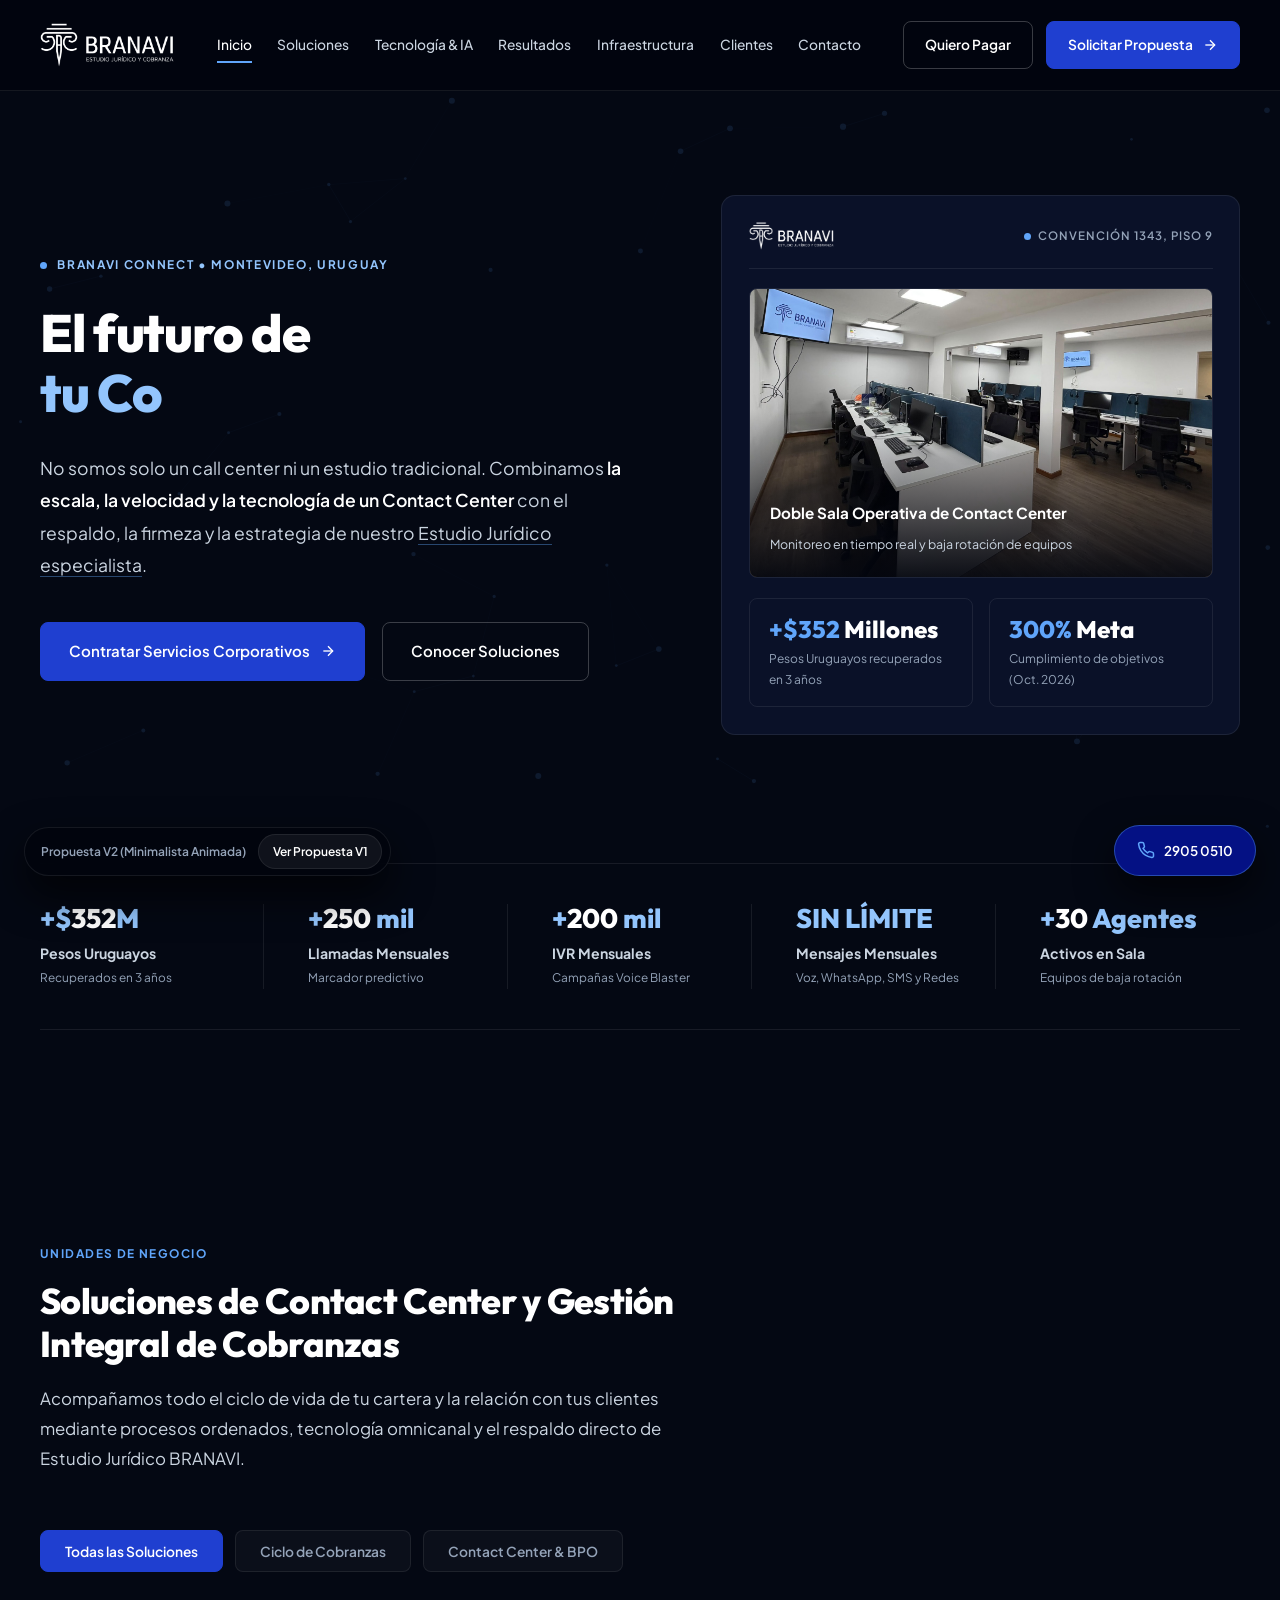
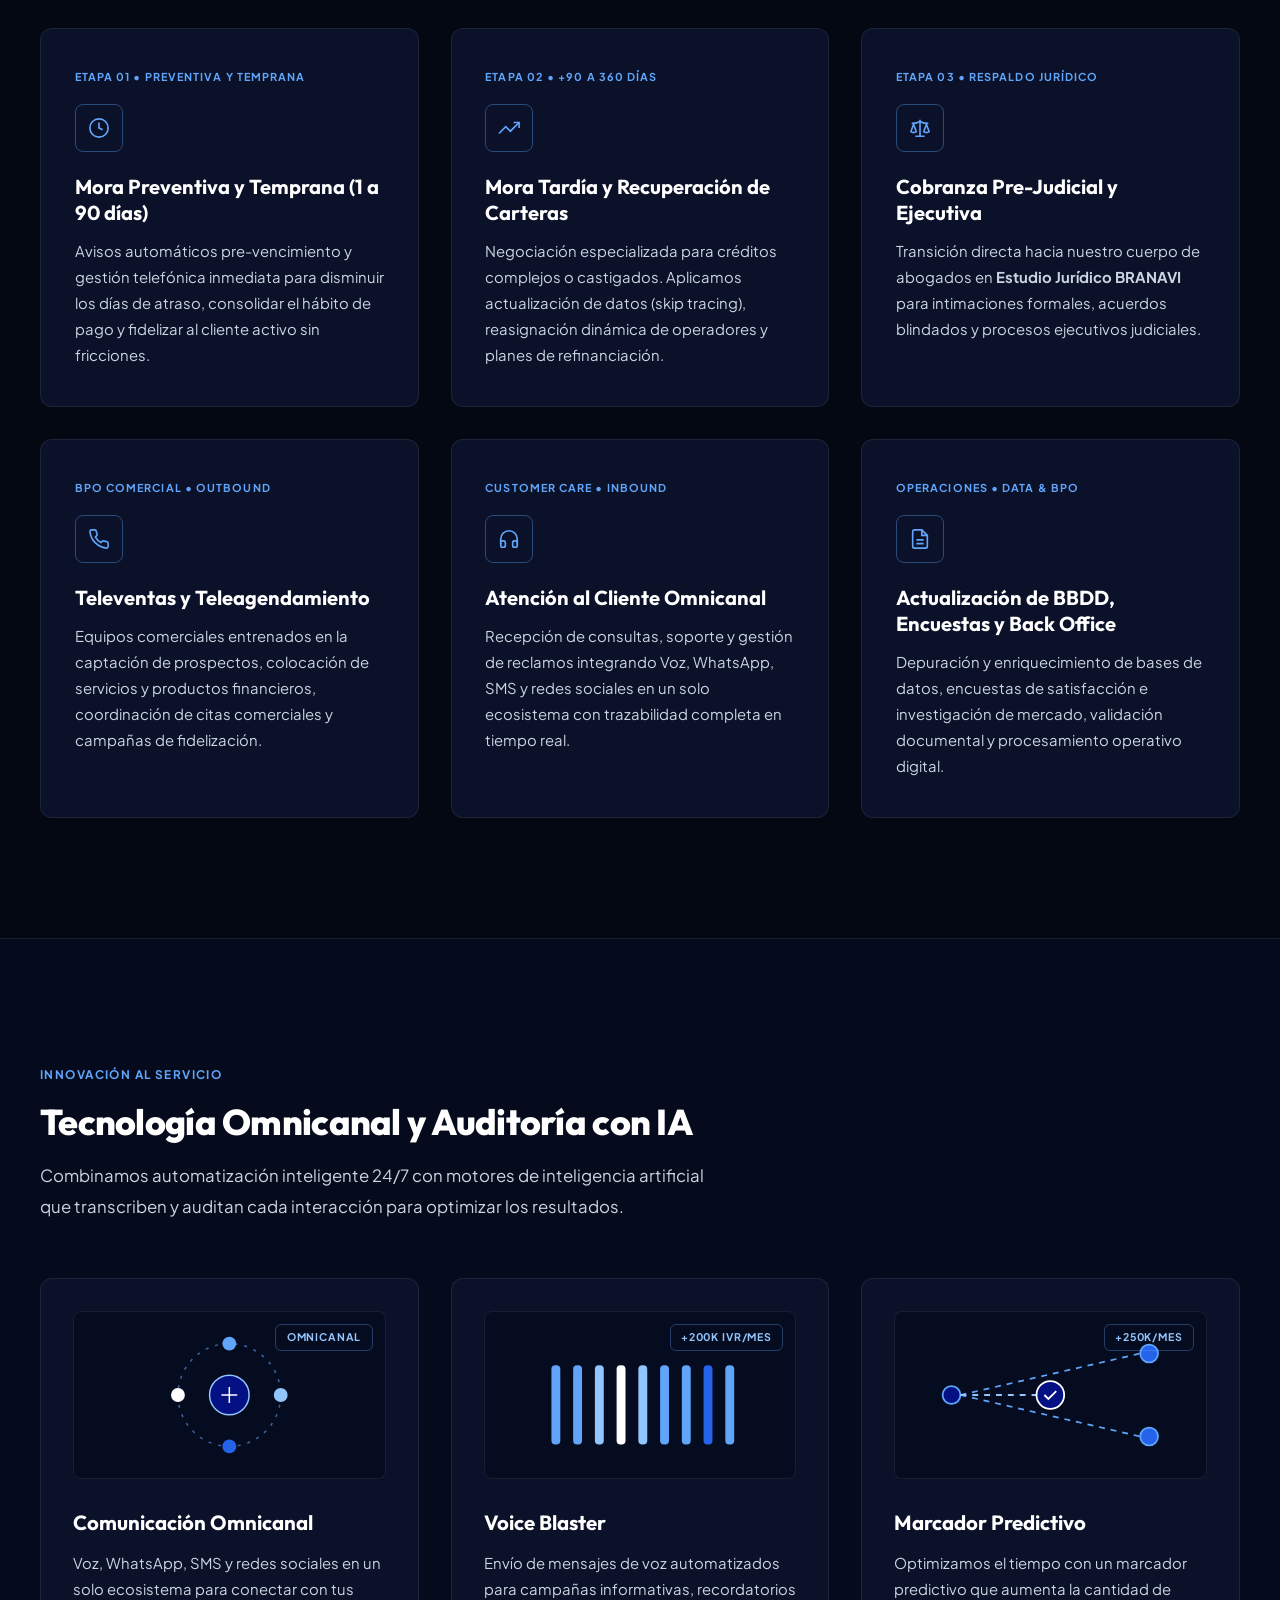
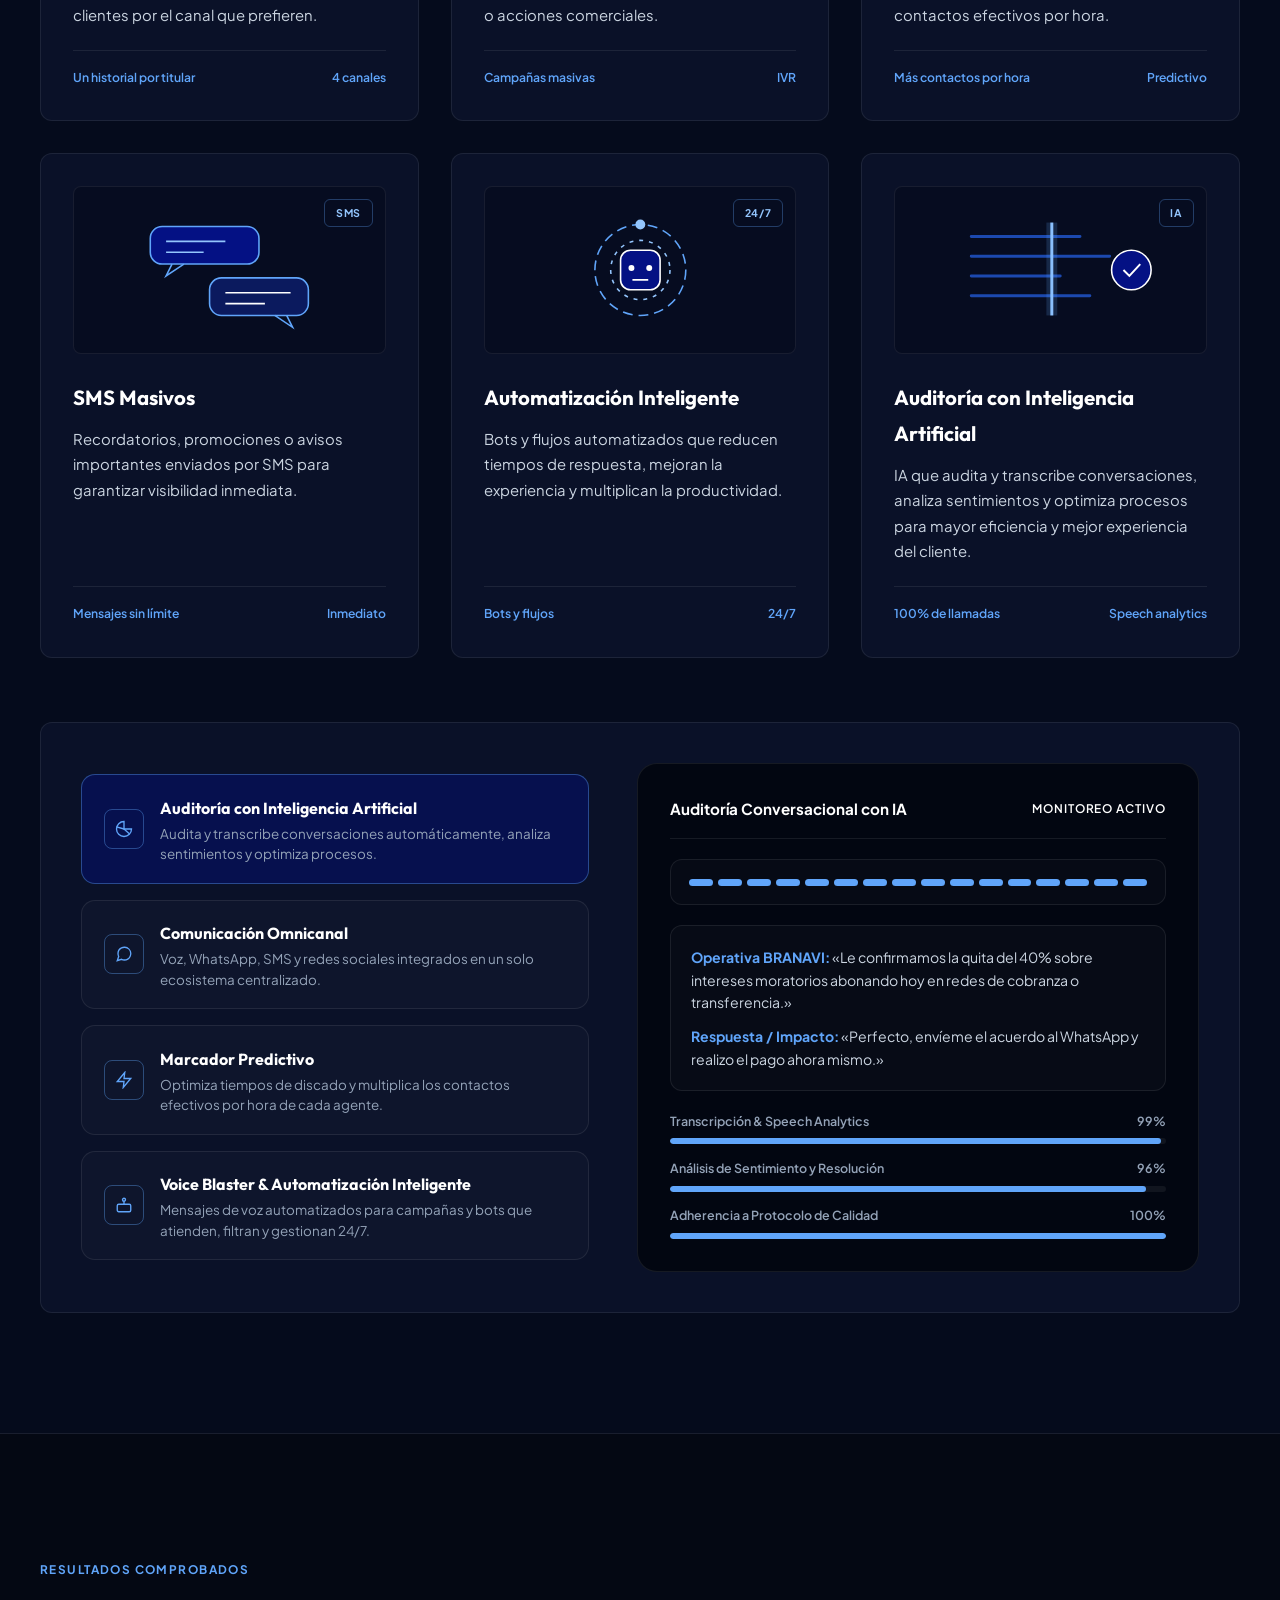
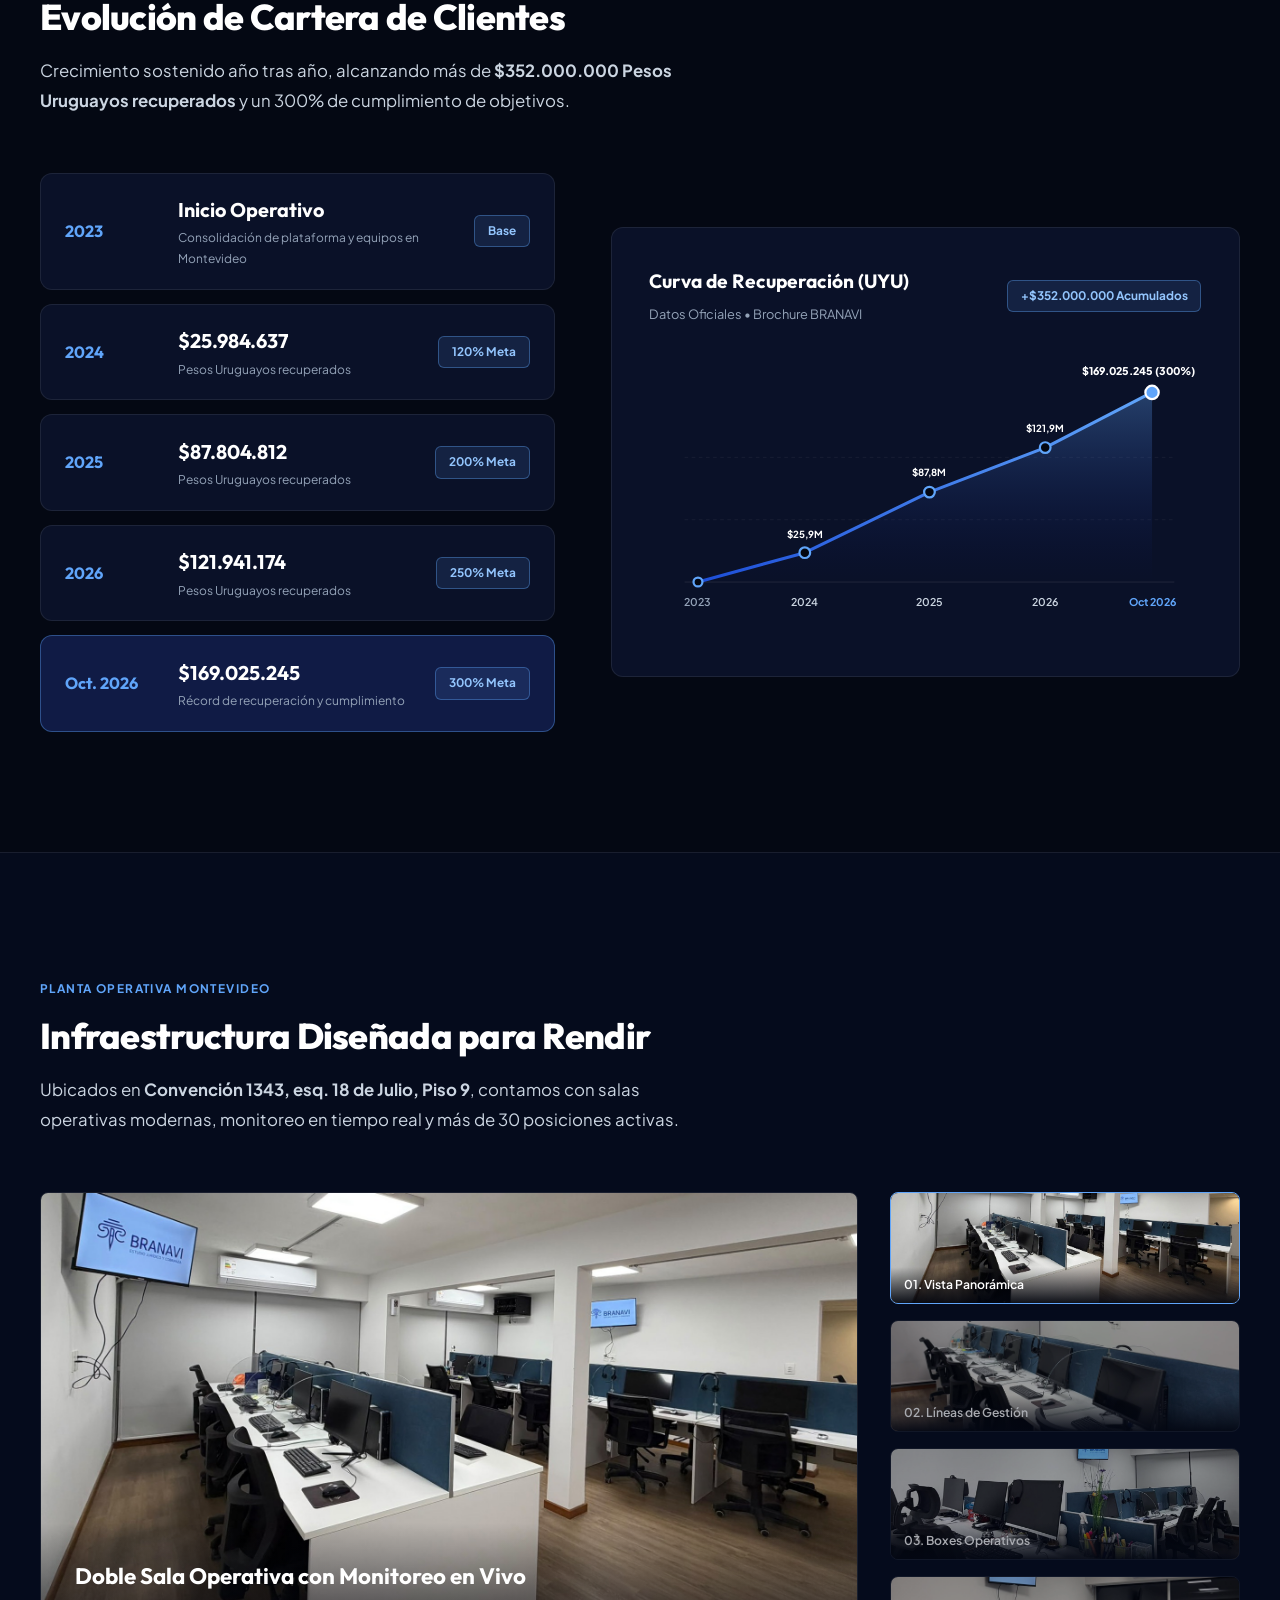
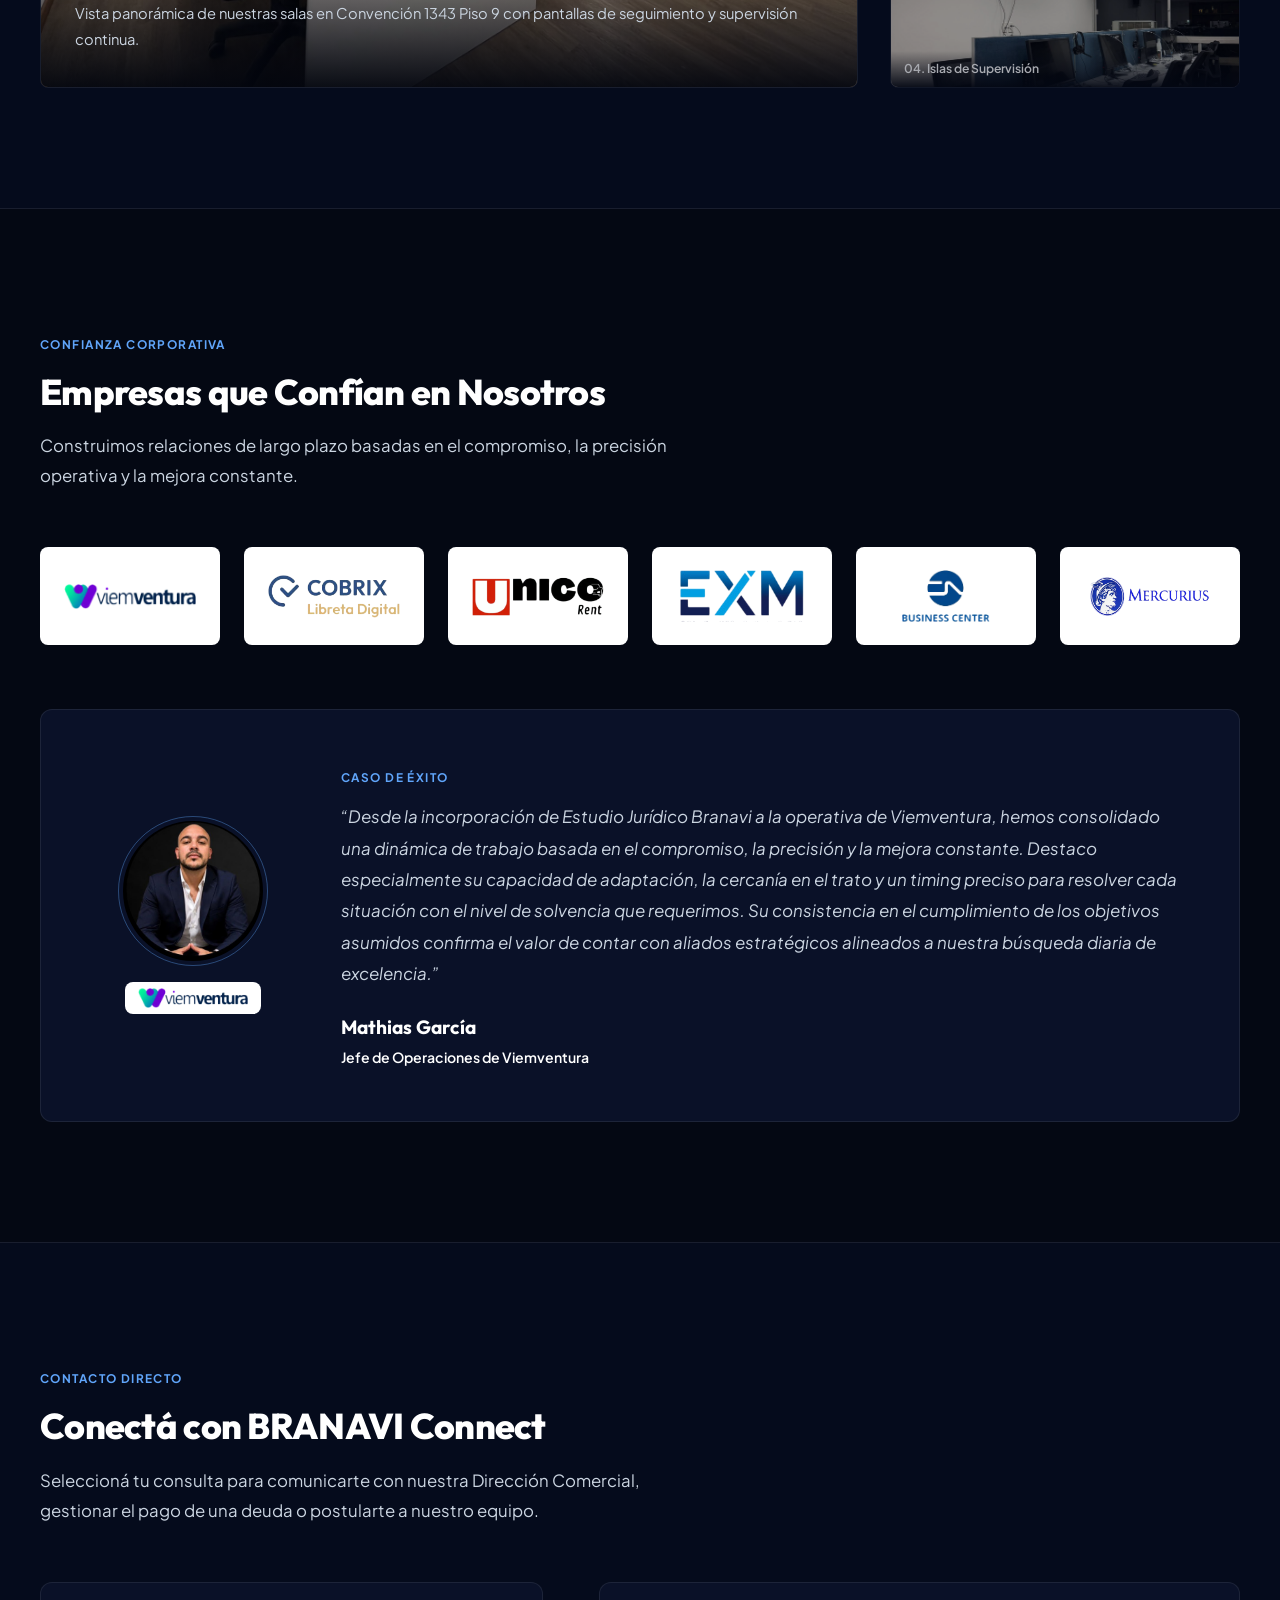
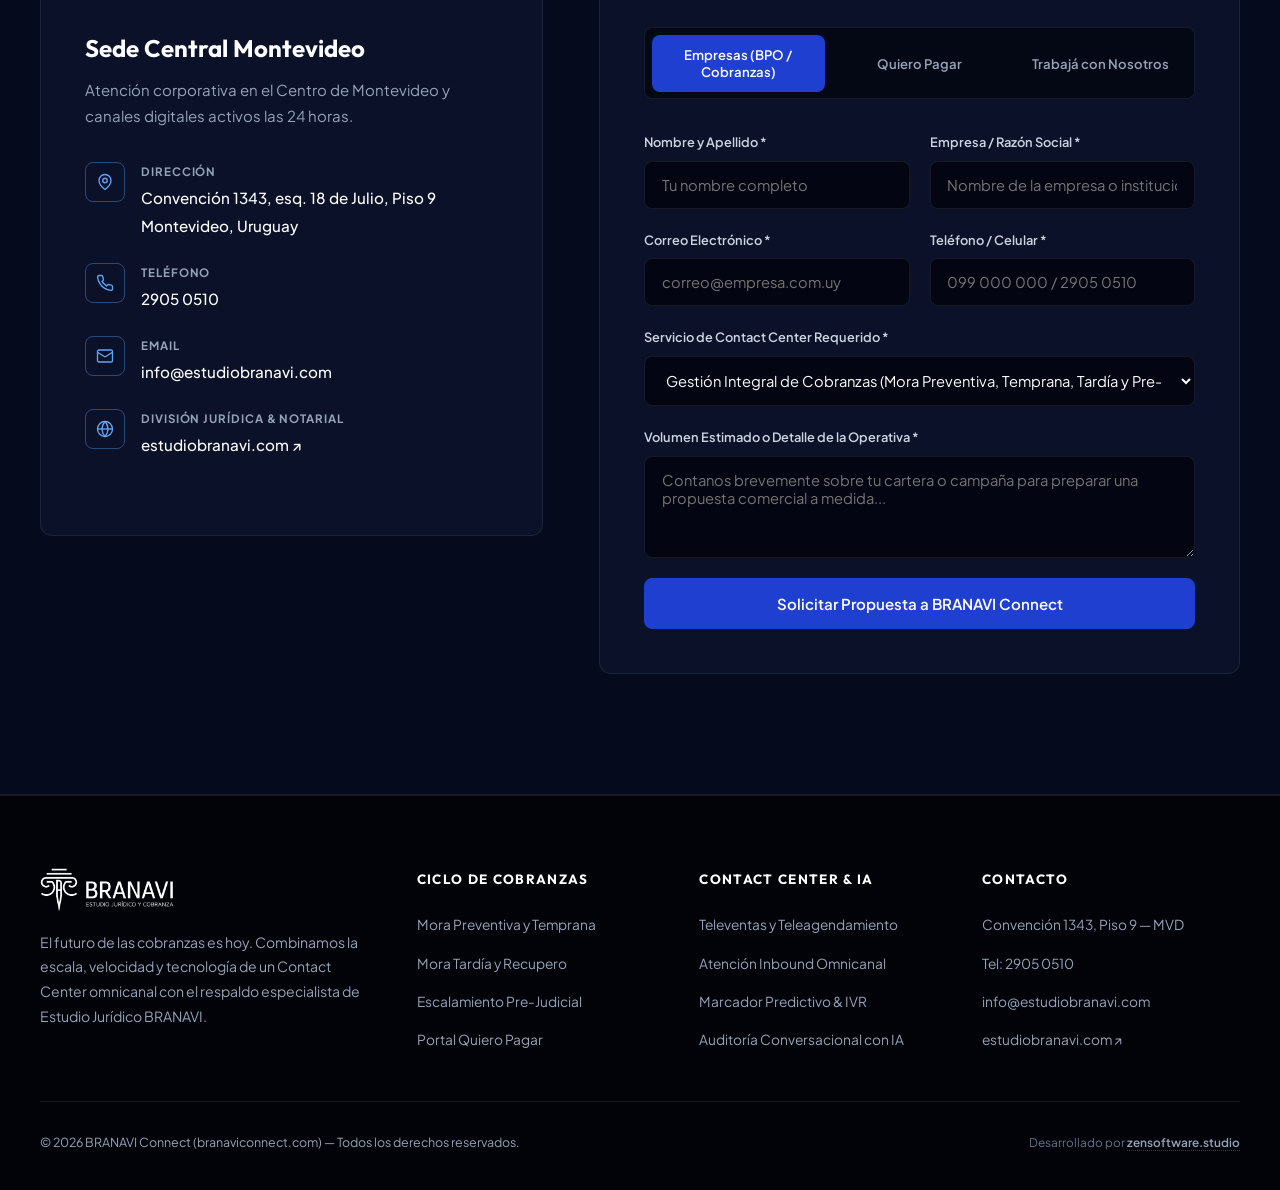
==== index.html @ e8fe190b "BRANAVI Connect: web Contact Center y BPO (propuestas V1 y V2)" ====
<!DOCTYPE html>
<html lang="es">
<head>
  <meta charset="UTF-8" />
  <meta name="viewport" content="width=device-width, initial-scale=1.0" />
  <title>BRANAVI Connect | Contact Center, BPO &amp; Gestión Integral de Cobranzas</title>
  <meta name="description" content="BRANAVI Connect (branaviconnect.com): El futuro de las cobranzas es hoy. Contact Center omnicanal, marcador predictivo, Voice Blaster, auditoría con IA y recupero de activos en Montevideo." />
  <link rel="preconnect" href="https://fonts.googleapis.com" />
  <link rel="preconnect" href="https://fonts.gstatic.com" crossorigin />
  <link href="https://fonts.googleapis.com/css2?family=Outfit:wght@600;700;800&family=Plus+Jakarta+Sans:wght@400;500;600;700&display=swap" rel="stylesheet" />
  <link rel="stylesheet" href="styles.css" />
</head>
<body>

  <!-- Barra de progreso sutil superior -->
  <div class="scroll-progress-bar" id="scrollProgress"></div>

  <!-- Selector flotante para que Dirección compare las 2 propuestas -->
  <div class="version-switcher-pill" title="Selector de versiones para revisión de Dirección">
    <span class="v-label">Propuesta V2 (Minimalista Animada)</span>
    <a href="version_1_clasica.html">Ver Propuesta V1</a>
  </div>

  <!-- ========================================================================
       NAVBAR EJECUTIVO LIMPIO Y ESPACIADO
       ======================================================================== -->
  <header class="navbar" id="mainNavbar">
    <div class="container nav-inner">
      <a href="#inicio" class="brand-identity" aria-label="BRANAVI Connect Inicio">
        <img src="assets/logo_branavi_blanco.png" alt="BRANAVI Contact Center y Cobranzas" />
        <div class="brand-tag">
          <strong>Contact Center &amp; BPO</strong>
          <span>branaviconnect.com</span>
        </div>
      </a>

      <nav class="nav-menu" id="navMenu">
        <a href="#inicio" class="active">Inicio</a>
        <a href="#que-hacemos">Soluciones</a>
        <a href="#tecnologia-ia">Tecnología &amp; IA</a>
        <a href="#resultados">Resultados</a>
        <a href="#infraestructura">Infraestructura</a>
        <a href="#clientes">Clientes</a>
        <a href="#contacto">Contacto</a>
      </nav>

      <div class="nav-cta-group">
        <a href="#contacto" class="btn-magnetic btn-glass" data-select-mode="deudor">
          Quiero Pagar
        </a>
        <a href="#contacto" class="btn-magnetic btn-glow" data-select-mode="empresa">
          Solicitar Propuesta
          <svg viewBox="0 0 24 24" fill="none" stroke="currentColor" stroke-width="2"><path d="M5 12h14"/><path d="m12 5 7 7-7 7"/></svg>
        </a>
      </div>

      <button class="mobile-toggle" id="mobileToggle" aria-label="Abrir menú">
        <svg width="22" height="22" viewBox="0 0 24 24" fill="none" stroke="currentColor" stroke-width="2"><line x1="3" x2="21" y1="6" y2="6"/><line x1="3" x2="21" y1="12" y2="12"/><line x1="3" x2="21" y1="18" y2="18"/></svg>
      </button>
    </div>
  </header>

  <!-- ========================================================================
       HERO PRINCIPAL CON MUCHO AIRE Y ELEGANTE
       ======================================================================== -->
  <section class="hero-stage" id="inicio">
    <canvas id="neuralCanvas"></canvas>

    <div class="container hero-grid">
      <div class="hero-copy-col">
        <div class="hero-eyebrow-pill">
          <span class="pulse-dot"></span>
          BRANAVI Connect • Montevideo, Uruguay
        </div>

        <h1 class="hero-headline">
          El futuro de
          <span class="hero-dynamic-slot"><span class="hero-dynamic-word" id="dynamicHeadline">las cobranzas ES HOY.</span></span>
        </h1>

        <p class="hero-description">
          No somos solo un call center ni un estudio tradicional. Combinamos <strong>la escala, la velocidad y la tecnología de un Contact Center</strong> con el respaldo, la firmeza y la estrategia de nuestro <a href="https://estudiobranavi.com" target="_blank" rel="noopener" style="color:var(--brand-accent);border-bottom:1px solid rgba(96,165,250,0.4);">Estudio Jurídico especialista</a>.
        </p>

        <div class="hero-actions">
          <a href="#contacto" class="btn-magnetic btn-glow btn-xl" data-select-mode="empresa">
            Contratar Servicios Corporativos
            <svg viewBox="0 0 24 24" fill="none" stroke="currentColor" stroke-width="2"><path d="M5 12h14"/><path d="m12 5 7 7-7 7"/></svg>
          </a>
          <a href="#que-hacemos" class="btn-magnetic btn-glass btn-xl">
            Conocer Soluciones
          </a>
        </div>
      </div>

      <div class="command-center-wrap">
        <div class="command-center-card" id="heroTiltCard">
          <div class="cc-top-bar">
            <img src="assets/logo_branavi_blanco.png" alt="BRANAVI Oficial" />
            <span class="cc-status-label">
              <span class="pulse-dot"></span>
              Convención 1343, Piso 9
            </span>
          </div>

          <div class="cc-video-showcase">
            <img id="heroSlideImg" src="assets/oficina_panoramica.jpg" alt="Planta Operativa BRANAVI en Montevideo" />
            <div class="cc-hud-overlay">
              <div class="cc-hud-bottom">
                <strong id="heroSlideTitle">Doble Sala Operativa de Contact Center</strong>
                <span id="heroSlideTag">Monitoreo en tiempo real y baja rotación de equipos</span>
              </div>
            </div>
          </div>

          <div class="cc-kpi-duo">
            <div class="cc-kpi-box">
              <div class="num"><span>+$352</span> Millones</div>
              <div class="lbl">Pesos Uruguayos recuperados en 3 años</div>
            </div>
            <div class="cc-kpi-box">
              <div class="num"><span>300%</span> Meta</div>
              <div class="lbl">Cumplimiento de objetivos (Oct. 2026)</div>
            </div>
          </div>
        </div>
      </div>
    </div>
  </section>

  <!-- ========================================================================
       INDICADORES AUDITADOS DEL BROCHURE (BANDA LIMPIA Y DESPEJADA)
       ======================================================================== -->
  <section class="counters-section" aria-label="Indicadores Clave BRANAVI">
    <div class="container">
      <div class="counters-grid reveal">
        <div class="counter-card">
          <div class="counter-value">
            <span class="prefix">+$</span><span class="js-counter" data-target="352">352</span><span class="suffix">M</span>
          </div>
          <div class="counter-title">Pesos Uruguayos</div>
          <div class="counter-note">Recuperados en 3 años</div>
        </div>

        <div class="counter-card">
          <div class="counter-value">
            <span class="prefix">+</span><span class="js-counter" data-target="250">250</span><span class="suffix"> mil</span>
          </div>
          <div class="counter-title">Llamadas Mensuales</div>
          <div class="counter-note">Marcador predictivo</div>
        </div>

        <div class="counter-card">
          <div class="counter-value">
            <span class="prefix">+</span><span class="js-counter" data-target="200">200</span><span class="suffix"> mil</span>
          </div>
          <div class="counter-title">IVR Mensuales</div>
          <div class="counter-note">Campañas Voice Blaster</div>
        </div>

        <div class="counter-card">
          <div class="counter-value">
            <span class="prefix">SIN LÍMITE</span>
          </div>
          <div class="counter-title">Mensajes Mensuales</div>
          <div class="counter-note">Voz, WhatsApp, SMS y Redes</div>
        </div>

        <div class="counter-card">
          <div class="counter-value">
            <span class="prefix">+</span><span class="js-counter" data-target="30">30</span><span class="suffix"> Agentes</span>
          </div>
          <div class="counter-title">Activos en Sala</div>
          <div class="counter-note">Equipos de baja rotación</div>
        </div>
      </div>
    </div>
  </section>

  <!-- ========================================================================
       SECCIÓN 1: SOLUCIONES DE CONTACT CENTER & CICLO DE COBRANZAS (6 PILARES)
       ======================================================================== -->
  <section class="section" id="que-hacemos">
    <div class="container">
      <div class="section-head reveal">
        <span class="eyebrow-tag">Unidades de Negocio</span>
        <h2 class="section-title">Soluciones de Contact Center y Gestión Integral de Cobranzas</h2>
        <p class="section-subtitle">
          Acompañamos todo el ciclo de vida de tu cartera y la relación con tus clientes mediante procesos ordenados, tecnología omnicanal y el respaldo directo de <a href="https://estudiobranavi.com" target="_blank" rel="noopener" style="color:var(--brand-accent);">Estudio Jurídico BRANAVI</a>.
        </p>
      </div>

      <div class="ecosystem-switcher reveal" role="tablist">
        <button type="button" class="eco-tab active" data-eco="all">Todas las Soluciones</button>
        <button type="button" class="eco-tab" data-eco="cobranzas">Ciclo de Cobranzas</button>
        <button type="button" class="eco-tab" data-eco="bpo">Contact Center &amp; BPO</button>
      </div>

      <div class="cards-3d-grid" id="ecosystemGrid">
        <!-- 1. Mora Preventiva y Temprana -->
        <article class="tilt-card reveal" data-eco-cat="cobranzas">
          <span class="card-division-pill">Etapa 01 • Preventiva y Temprana</span>
          <div class="card-icon-wrap">
            <svg viewBox="0 0 24 24" fill="none" stroke="currentColor" stroke-width="1.8"><circle cx="12" cy="12" r="10"/><polyline points="12 6 12 12 16 14"/></svg>
          </div>
          <h3>Mora Preventiva y Temprana (1 a 90 días)</h3>
          <p>
            Avisos automáticos pre-vencimiento y gestión telefónica inmediata para disminuir los días de atraso, consolidar el hábito de pago y fidelizar al cliente activo sin fricciones.
          </p>
        </article>

        <!-- 2. Mora Tardía y Administración de Carteras -->
        <article class="tilt-card reveal" data-eco-cat="cobranzas">
          <span class="card-division-pill">Etapa 02 • +90 a 360 Días</span>
          <div class="card-icon-wrap">
            <svg viewBox="0 0 24 24" fill="none" stroke="currentColor" stroke-width="1.8"><polyline points="23 6 13.5 15.5 8.5 10.5 1 18"/><polyline points="17 6 23 6 23 12"/></svg>
          </div>
          <h3>Mora Tardía y Recuperación de Carteras</h3>
          <p>
            Negociación especializada para créditos complejos o castigados. Aplicamos actualización de datos (skip tracing), reasignación dinámica de operadores y planes de refinanciación.
          </p>
        </article>

        <!-- 3. Escalamiento Pre-Judicial y Judicial -->
        <article class="tilt-card reveal" data-eco-cat="cobranzas">
          <span class="card-division-pill">Etapa 03 • Respaldo Jurídico</span>
          <div class="card-icon-wrap">
            <svg viewBox="0 0 24 24" fill="none" stroke="currentColor" stroke-width="1.8"><path d="m16 16 3-8 3 8c-.87.65-1.92 1-3 1s-2.13-.35-3-1Z"/><path d="m2 16 3-8 3 8c-.87.65-1.92 1-3 1s-2.13-.35-3-1Z"/><path d="M7 21h10"/><path d="M12 3v18"/><path d="M3 7h2c2 0 5-1 7-2 2 1 5 2 7 2h2"/></svg>
          </div>
          <h3>Cobranza Pre-Judicial y Ejecutiva</h3>
          <p>
            Transición directa hacia nuestro cuerpo de abogados en <strong>Estudio Jurídico BRANAVI</strong> para intimaciones formales, acuerdos blindados y procesos ejecutivos judiciales.
          </p>
        </article>

        <!-- 4. Televentas y Teleagendamiento -->
        <article class="tilt-card reveal" data-eco-cat="bpo">
          <span class="card-division-pill">BPO Comercial • Outbound</span>
          <div class="card-icon-wrap">
            <svg viewBox="0 0 24 24" fill="none" stroke="currentColor" stroke-width="1.8"><path d="M22 16.92v3a2 2 0 0 1-2.18 2 19.79 19.79 0 0 1-8.63-3.07 19.5 19.5 0 0 1-6-6 19.79 19.79 0 0 1-3.07-8.67A2 2 0 0 1 4.11 2h3a2 2 0 0 1 2 1.72 12.84 12.84 0 0 0 .7 2.81 2 2 0 0 1-.45 2.11L8.09 9.91a16 16 0 0 0 6 6l1.27-1.27a2 2 0 0 1 2.11-.45 12.84 12.84 0 0 0 2.81.7A2 2 0 0 1 22 16.92z"/></svg>
          </div>
          <h3>Televentas y Teleagendamiento</h3>
          <p>
            Equipos comerciales entrenados en la captación de prospectos, colocación de servicios y productos financieros, coordinación de citas comerciales y campañas de fidelización.
          </p>
        </article>

        <!-- 5. Atención al Cliente Omnicanal -->
        <article class="tilt-card reveal" data-eco-cat="bpo">
          <span class="card-division-pill">Customer Care • Inbound</span>
          <div class="card-icon-wrap">
            <svg viewBox="0 0 24 24" fill="none" stroke="currentColor" stroke-width="1.8"><path d="M3 18v-6a9 9 0 0 1 18 0v6"/><path d="M21 19a2 2 0 0 1-2 2h-1a2 2 0 0 1-2-2v-3a2 2 0 0 1 2-2h3zM3 19a2 2 0 0 0 2 2h1a2 2 0 0 0 2-2v-3a2 2 0 0 0-2-2H3z"/></svg>
          </div>
          <h3>Atención al Cliente Omnicanal</h3>
          <p>
            Recepción de consultas, soporte y gestión de reclamos integrando Voz, WhatsApp, SMS y redes sociales en un solo ecosistema con trazabilidad completa en tiempo real.
          </p>
        </article>

        <!-- 6. Actualización de BBDD, Encuestas y Back Office -->
        <article class="tilt-card reveal" data-eco-cat="bpo">
          <span class="card-division-pill">Operaciones • Data &amp; BPO</span>
          <div class="card-icon-wrap">
            <svg viewBox="0 0 24 24" fill="none" stroke="currentColor" stroke-width="1.8"><path d="M14 2H6a2 2 0 0 0-2 2v16a2 2 0 0 0 2 2h12a2 2 0 0 0 2-2V8z"/><polyline points="14 2 14 8 20 8"/><line x1="16" x2="8" y1="13" y2="13"/><line x1="16" x2="8" y1="17" y2="17"/></svg>
          </div>
          <h3>Actualización de BBDD, Encuestas y Back Office</h3>
          <p>
            Depuración y enriquecimiento de bases de datos, encuestas de satisfacción e investigación de mercado, validación documental y procesamiento operativo digital.
          </p>
        </article>
      </div>
    </div>
  </section>

  <!-- ========================================================================
       SECCIÓN 2: INNOVACIÓN AL SERVICIO & CONSOLA DE AUDITORÍA IA
       ======================================================================== -->
  <section class="section section-glass" id="tecnologia-ia">
    <div class="container">
      <div class="section-head reveal">
        <span class="eyebrow-tag">Innovación al Servicio</span>
        <h2 class="section-title">Tecnología Omnicanal y Auditoría con IA</h2>
        <p class="section-subtitle">
          Combinamos automatización inteligente 24/7 con motores de inteligencia artificial que transcriben y auditan cada interacción para optimizar los resultados.
        </p>
      </div>

      <div class="tech-bento-grid">
        <!-- 1 Omnicanal -->
        <article class="tech-module-card reveal">
          <div class="tech-visual-stage">
            <span class="tech-stage-badge">Omnicanal</span>
            <svg viewBox="0 0 300 168" fill="none" stroke="#60a5fa" stroke-width="1.5">
              <g class="svg-orbit-ring" style="transform-origin:150px 84px"><circle cx="150" cy="84" r="52" stroke-dasharray="3 7" opacity=".6"/>
                <circle cx="150" cy="32" r="7" fill="#60a5fa" stroke="none"/><circle cx="202" cy="84" r="7" fill="#93c5fd" stroke="none"/><circle cx="150" cy="136" r="7" fill="#2563eb" stroke="none"/><circle cx="98" cy="84" r="7" fill="#ffffff" stroke="none"/></g>
              <circle class="svg-pulse-node" cx="150" cy="84" r="20" fill="#041184" stroke="#93c5fd"/>
              <path d="M142 84h16M150 76v16" stroke="#fff"/>
            </svg>
          </div>
          <h3>Comunicación Omnicanal</h3>
          <p>Voz, WhatsApp, SMS y redes sociales en un solo ecosistema para conectar con tus clientes por el canal que prefieren.</p>
          <div class="tech-module-meta"><span>Un historial por titular</span><span>4 canales</span></div>
        </article>
        <!-- 2 Voice Blaster -->
        <article class="tech-module-card reveal">
          <div class="tech-visual-stage">
            <span class="tech-stage-badge">+200k IVR/mes</span>
            <svg viewBox="0 0 300 168" fill="#60a5fa" stroke="none">
              <g transform="translate(60 34)">
                <rect class="svg-wave-bar" x="0" y="20" width="9" height="80" rx="4" style="animation-delay:.0s"/>
                <rect class="svg-wave-bar" x="22" y="20" width="9" height="80" rx="4" style="animation-delay:.15s"/>
                <rect class="svg-wave-bar" x="44" y="20" width="9" height="80" rx="4" style="animation-delay:.3s" fill="#93c5fd"/>
                <rect class="svg-wave-bar" x="66" y="20" width="9" height="80" rx="4" style="animation-delay:.45s" fill="#fff"/>
                <rect class="svg-wave-bar" x="88" y="20" width="9" height="80" rx="4" style="animation-delay:.6s" fill="#93c5fd"/>
                <rect class="svg-wave-bar" x="110" y="20" width="9" height="80" rx="4" style="animation-delay:.75s"/>
                <rect class="svg-wave-bar" x="132" y="20" width="9" height="80" rx="4" style="animation-delay:.9s"/>
                <rect class="svg-wave-bar" x="154" y="20" width="9" height="80" rx="4" style="animation-delay:1.05s" fill="#2563eb"/>
                <rect class="svg-wave-bar" x="176" y="20" width="9" height="80" rx="4" style="animation-delay:1.2s"/>
              </g>
            </svg>
          </div>
          <h3>Voice Blaster</h3>
          <p>Envío de mensajes de voz automatizados para campañas informativas, recordatorios o acciones comerciales.</p>
          <div class="tech-module-meta"><span>Campañas masivas</span><span>IVR</span></div>
        </article>
        <!-- 3 Marcador Predictivo -->
        <article class="tech-module-card reveal">
          <div class="tech-visual-stage">
            <span class="tech-stage-badge">+250k/mes</span>
            <svg viewBox="0 0 300 168" fill="none" stroke="#60a5fa" stroke-width="1.8">
              <circle cx="50" cy="84" r="9" fill="#041184"/><circle cx="250" cy="42" r="9" fill="#2563eb"/><circle cx="250" cy="126" r="9" fill="#2563eb"/>
              <path class="svg-signal-dash" d="M59 84 L241 42"/><path class="svg-signal-dash" d="M59 84 L241 126" style="animation-delay:.5s"/>
              <path class="svg-signal-dash" d="M59 84 H150" stroke="#93c5fd"/>
              <circle class="svg-pulse-node" cx="150" cy="84" r="14" fill="#041184" stroke="#fff"/>
              <path d="M144 84l4 4 8-8" stroke="#fff"/>
            </svg>
          </div>
          <h3>Marcador Predictivo</h3>
          <p>Optimizamos el tiempo con un marcador predictivo que aumenta la cantidad de contactos efectivos por hora.</p>
          <div class="tech-module-meta"><span>Más contactos por hora</span><span>Predictivo</span></div>
        </article>
        <!-- 4 SMS -->
        <article class="tech-module-card reveal">
          <div class="tech-visual-stage">
            <span class="tech-stage-badge">SMS</span>
            <svg viewBox="0 0 300 168" fill="none" stroke="#60a5fa" stroke-width="1.6">
              <rect x="70" y="40" width="110" height="38" rx="12" fill="#041184"/><path d="M92 78l-6 12 18-12"/><path d="M86 55h60M86 66h38" stroke="#93c5fd"/>
              <g class="svg-pulse-node"><rect x="130" y="92" width="100" height="38" rx="12" fill="#0b1a5e"/><path d="M208 130l6 12-18-12"/><path d="M146 107h66M146 118h40" stroke="#fff"/></g>
            </svg>
          </div>
          <h3>SMS Masivos</h3>
          <p>Recordatorios, promociones o avisos importantes enviados por SMS para garantizar visibilidad inmediata.</p>
          <div class="tech-module-meta"><span>Mensajes sin límite</span><span>Inmediato</span></div>
        </article>
        <!-- 5 Automatización -->
        <article class="tech-module-card reveal">
          <div class="tech-visual-stage">
            <span class="tech-stage-badge">24/7</span>
            <svg viewBox="0 0 300 168" fill="none" stroke="#60a5fa" stroke-width="1.6">
              <g class="svg-orbit-ring" style="transform-origin:150px 84px"><circle cx="150" cy="84" r="46" stroke-dasharray="10 6"/><circle cx="150" cy="38" r="5" fill="#93c5fd" stroke="none"/></g>
              <g class="svg-orbit-ring" style="transform-origin:150px 84px;animation-direction:reverse;animation-duration:10s"><circle cx="150" cy="84" r="30" stroke="#93c5fd" stroke-dasharray="4 6"/></g>
              <rect class="svg-pulse-node" x="130" y="64" width="40" height="40" rx="10" fill="#041184" stroke="#fff"/>
              <circle cx="141" cy="82" r="3" fill="#fff" stroke="none"/><circle cx="159" cy="82" r="3" fill="#fff" stroke="none"/><path d="M142 94h16" stroke="#fff"/>
            </svg>
          </div>
          <h3>Automatización Inteligente</h3>
          <p>Bots y flujos automatizados que reducen tiempos de respuesta, mejoran la experiencia y multiplican la productividad.</p>
          <div class="tech-module-meta"><span>Bots y flujos</span><span>24/7</span></div>
        </article>
        <!-- 6 Auditoría IA -->
        <article class="tech-module-card reveal">
          <div class="tech-visual-stage">
            <span class="tech-stage-badge">IA</span>
            <svg viewBox="0 0 300 168" fill="none" stroke="#60a5fa" stroke-width="1.6">
              <path d="M70 50h110M70 70h140M70 90h90M70 110h120" stroke="#2563eb" stroke-width="3" stroke-linecap="round" opacity=".7"/>
              <g class="svg-scan-beam"><rect x="150" y="36" width="3" height="94" fill="#93c5fd" stroke="none"/><rect x="146" y="36" width="11" height="94" fill="#60a5fa" opacity=".18" stroke="none"/></g>
              <circle class="svg-pulse-node" cx="232" cy="84" r="20" fill="#041184" stroke="#fff"/><path d="M224 84l6 6 11-12" stroke="#fff" stroke-width="2"/>
            </svg>
          </div>
          <h3>Auditoría con Inteligencia Artificial</h3>
          <p>IA que audita y transcribe conversaciones, analiza sentimientos y optimiza procesos para mayor eficiencia y mejor experiencia del cliente.</p>
          <div class="tech-module-meta"><span>100% de llamadas</span><span>Speech analytics</span></div>
        </article>
      </div>

      <div class="ai-engine-layout">
        <div class="ai-FeatureList reveal">
          <div class="ai-feature-item active"
               data-ai-title="Auditoría Conversacional con IA"
               data-ai-agent="«Le confirmamos la quita del 40% sobre intereses moratorios abonando hoy en redes de cobranza o transferencia.»"
               data-ai-client="«Perfecto, envíeme el acuerdo al WhatsApp y realizo el pago ahora mismo.»"
               data-ai-score1="99%"
               data-ai-score2="96%"
               data-ai-score3="100%">
            <div class="ai-feat-icon">
              <svg viewBox="0 0 24 24" fill="none" stroke="currentColor" stroke-width="1.8"><path d="M12 2a10 10 0 1 0 10 10H12V2z"/><path d="M12 12 2.1 9.1"/><path d="m12 12 7.5 6.6"/></svg>
            </div>
            <div>
              <h4>Auditoría con Inteligencia Artificial</h4>
              <p>Audita y transcribe conversaciones automáticamente, analiza sentimientos y optimiza procesos.</p>
            </div>
          </div>

          <div class="ai-feature-item"
               data-ai-title="Comunicación Omnicanal Unificada"
               data-ai-agent="«Integración sincronizada de Voz, WhatsApp, SMS y redes sociales en un único historial por titular.»"
               data-ai-client="«Respuesta inmediata por el canal preferido del usuario con mensajería mensual sin límite.»"
               data-ai-score1="100%"
               data-ai-score2="95%"
               data-ai-score3="98%">
            <div class="ai-feat-icon">
              <svg viewBox="0 0 24 24" fill="none" stroke="currentColor" stroke-width="1.8"><path d="M21 11.5a8.38 8.38 0 0 1-.9 3.8 8.5 8.5 0 0 1-7.6 4.7 8.38 8.38 0 0 1-3.8-.9L3 21l1.9-5.7a8.38 8.38 0 0 1-.9-3.8 8.5 8.5 0 0 1 4.7-7.6 8.38 8.38 0 0 1 3.8-.9h.5a8.48 8.48 0 0 1 8 8v.5z"/></svg>
            </div>
            <div>
              <h4>Comunicación Omnicanal</h4>
              <p>Voz, WhatsApp, SMS y redes sociales integrados en un solo ecosistema centralizado.</p>
            </div>
          </div>

          <div class="ai-feature-item"
               data-ai-title="Marcador Predictivo (+250k Llamadas/Mes)"
               data-ai-agent="«Algoritmo predictivo activo: filtrando líneas sin respuesta y conectando solo llamadas contestadas en vivo.»"
               data-ai-client="«Optimización de tiempos operativos y máxima tasa de contactos efectivos por hora.»"
               data-ai-score1="98%"
               data-ai-score2="97%"
               data-ai-score3="100%">
            <div class="ai-feat-icon">
              <svg viewBox="0 0 24 24" fill="none" stroke="currentColor" stroke-width="1.8"><polygon points="13 2 3 14 12 14 11 22 21 10 12 10 13 2"/></svg>
            </div>
            <div>
              <h4>Marcador Predictivo</h4>
              <p>Optimiza tiempos de discado y multiplica los contactos efectivos por hora de cada agente.</p>
            </div>
          </div>

          <div class="ai-feature-item"
               data-ai-title="Voice Blaster & Automatización 24/7"
               data-ai-agent="«Campaña Voice Blaster (+200k IVR/mes) y Bots conversacionales atendiendo y filtrando consultas 24/7.»"
               data-ai-client="«Autogestión continua de acuerdos de pago y derivación inteligente a operadores en sala.»"
               data-ai-score1="100%"
               data-ai-score2="94%"
               data-ai-score3="100%">
            <div class="ai-feat-icon">
              <svg viewBox="0 0 24 24" fill="none" stroke="currentColor" stroke-width="1.8"><rect width="18" height="10" x="3" y="11" rx="2"/><circle cx="12" cy="5" r="2"/><path d="M12 7v4"/></svg>
            </div>
            <div>
              <h4>Voice Blaster &amp; Automatización Inteligente</h4>
              <p>Mensajes de voz automatizados para campañas y bots que atienden, filtran y gestionan 24/7.</p>
            </div>
          </div>
        </div>

        <div class="ai-console-card reveal">
          <div class="ai-console-header">
            <strong id="aiConsoleTitle" style="font-size:0.95rem;color:var(--text-white);">Auditoría Conversacional con IA</strong>
            <span style="font-size:0.74rem;color:var(--brand-accent);font-weight:600;letter-spacing:0.08em;text-transform:uppercase;">Monitoreo Activo</span>
          </div>

          <div class="ai-waveform-bars" aria-hidden="true">
            <span style="animation-delay:0.05s"></span>
            <span style="animation-delay:0.2s"></span>
            <span style="animation-delay:0.35s"></span>
            <span style="animation-delay:0.1s"></span>
            <span style="animation-delay:0.45s"></span>
            <span style="animation-delay:0.25s"></span>
            <span style="animation-delay:0.15s"></span>
            <span style="animation-delay:0.4s"></span>
            <span style="animation-delay:0.08s"></span>
            <span style="animation-delay:0.3s"></span>
            <span style="animation-delay:0.5s"></span>
            <span style="animation-delay:0.18s"></span>
            <span style="animation-delay:0.38s"></span>
            <span style="animation-delay:0.12s"></span>
            <span style="animation-delay:0.28s"></span>
            <span style="animation-delay:0.42s"></span>
          </div>

          <div class="ai-transcript-box">
            <p class="ai-transcript-line" id="aiLineAgent">
              <strong>Operativa BRANAVI:</strong> «Le confirmamos la quita del 40% sobre intereses moratorios abonando hoy en redes de cobranza o transferencia.»
            </p>
            <p class="ai-transcript-line" id="aiLineClient">
              <strong>Respuesta / Impacto:</strong> «Perfecto, envíeme el acuerdo al WhatsApp y realizo el pago ahora mismo.»
            </p>
          </div>

          <div class="ai-metrics-meters">
            <div class="ai-meter-row">
              <div class="ai-meter-label">
                <span>Transcripción &amp; Speech Analytics</span>
                <span id="aiScore1">99%</span>
              </div>
              <div class="ai-meter-track">
                <div class="ai-meter-fill" id="aiBar1" style="width:99%;"></div>
              </div>
            </div>

            <div class="ai-meter-row">
              <div class="ai-meter-label">
                <span>Análisis de Sentimiento y Resolución</span>
                <span id="aiScore2">96%</span>
              </div>
              <div class="ai-meter-track">
                <div class="ai-meter-fill" id="aiBar2" style="width:96%;"></div>
              </div>
            </div>

            <div class="ai-meter-row">
              <div class="ai-meter-label">
                <span>Adherencia a Protocolo de Calidad</span>
                <span id="aiScore3">100%</span>
              </div>
              <div class="ai-meter-track">
                <div class="ai-meter-fill" id="aiBar3" style="width:100%;"></div>
              </div>
            </div>
          </div>
        </div>
      </div>
    </div>
  </section>

  <!-- ========================================================================
       SECCIÓN 3: CURVA DE CRECIMIENTO AUDITADA (2023 - OCTUBRE 2026)
       ======================================================================== -->
  <section class="section" id="resultados">
    <div class="container">
      <div class="section-head reveal">
        <span class="eyebrow-tag">Resultados Comprobados</span>
        <h2 class="section-title">Evolución de Cartera de Clientes</h2>
        <p class="section-subtitle">
          Crecimiento sostenido año tras año, alcanzando más de <strong>$352.000.000 Pesos Uruguayos recuperados</strong> y un 300% de cumplimiento de objetivos.
        </p>
      </div>

      <div class="results-grid">
        <div class="timeline-steps reveal">
          <div class="timeline-step-card">
            <span class="tl-year">2023</span>
            <div class="tl-money">
              Inicio Operativo
              <small>Consolidación de plataforma y equipos en Montevideo</small>
            </div>
            <span class="tl-goal-pill">Base</span>
          </div>

          <div class="timeline-step-card">
            <span class="tl-year">2024</span>
            <div class="tl-money">
              $25.984.637
              <small>Pesos Uruguayos recuperados</small>
            </div>
            <span class="tl-goal-pill">120% Meta</span>
          </div>

          <div class="timeline-step-card">
            <span class="tl-year">2025</span>
            <div class="tl-money">
              $87.804.812
              <small>Pesos Uruguayos recuperados</small>
            </div>
            <span class="tl-goal-pill">200% Meta</span>
          </div>

          <div class="timeline-step-card">
            <span class="tl-year">2026</span>
            <div class="tl-money">
              $121.941.174
              <small>Pesos Uruguayos recuperados</small>
            </div>
            <span class="tl-goal-pill">250% Meta</span>
          </div>

          <div class="timeline-step-card peak-card">
            <span class="tl-year">Oct. 2026</span>
            <div class="tl-money">
              $169.025.245
              <small>Récord de recuperación y cumplimiento</small>
            </div>
            <span class="tl-goal-pill">300% Meta</span>
          </div>
        </div>

        <div class="chart-showcase-box reveal">
          <div style="display:flex;justify-content:space-between;align-items:center;margin-bottom:1.75rem;flex-wrap:wrap;gap:0.75rem;">
            <div>
              <h3 style="font-family:var(--font-display);font-size:1.2rem;font-weight:700;">Curva de Recuperación (UYU)</h3>
              <span style="font-size:0.8rem;color:var(--text-muted);">Datos Oficiales • Brochure BRANAVI</span>
            </div>
            <span class="tl-goal-pill">+$352.000.000 Acumulados</span>
          </div>

          <svg viewBox="0 0 620 310" style="width:100%;overflow:visible;" role="img" aria-label="Curva de crecimiento BRANAVI 2023 a Octubre 2026">
            <defs>
              <linearGradient id="v2Area" x1="0" y1="0" x2="0" y2="1">
                <stop offset="0%" stop-color="#60a5fa" stop-opacity="0.32" />
                <stop offset="100%" stop-color="#041184" stop-opacity="0" />
              </linearGradient>
              <linearGradient id="v2Stroke" x1="0" y1="0" x2="1" y2="0">
                <stop offset="0%" stop-color="#1d4ed8" />
                <stop offset="100%" stop-color="#60a5fa" />
              </linearGradient>
            </defs>

            <line x1="40" y1="255" x2="590" y2="255" stroke="rgba(255,255,255,0.1)" />
            <line x1="40" y1="185" x2="590" y2="185" stroke="rgba(255,255,255,0.06)" stroke-dasharray="4 4" />
            <line x1="40" y1="115" x2="590" y2="115" stroke="rgba(255,255,255,0.06)" stroke-dasharray="4 4" />

            <path d="M 55 255 L 175 222 L 315 154 L 445 104 L 565 42 L 565 255 Z" fill="url(#v2Area)" />
            <polyline fill="none" stroke="url(#v2Stroke)" stroke-width="3.5" stroke-linecap="round" stroke-linejoin="round"
              points="55,255 175,222 315,154 445,104 565,42" />

            <circle cx="55" cy="255" r="5" fill="#030712" stroke="#60a5fa" stroke-width="2.5" />
            <text x="55" y="282" fill="#94a3b8" font-size="12" font-weight="600" text-anchor="middle">2023</text>

            <circle cx="175" cy="222" r="6" fill="#030712" stroke="#60a5fa" stroke-width="2.5" />
            <text x="175" y="205" fill="#ffffff" font-size="11" font-weight="700" text-anchor="middle">$25,9M</text>
            <text x="175" y="282" fill="#cbd5e1" font-size="12" font-weight="600" text-anchor="middle">2024</text>

            <circle cx="315" cy="154" r="6" fill="#030712" stroke="#60a5fa" stroke-width="2.5" />
            <text x="315" y="136" fill="#ffffff" font-size="11" font-weight="700" text-anchor="middle">$87,8M</text>
            <text x="315" y="282" fill="#cbd5e1" font-size="12" font-weight="600" text-anchor="middle">2025</text>

            <circle cx="445" cy="104" r="6" fill="#030712" stroke="#60a5fa" stroke-width="2.5" />
            <text x="445" y="86" fill="#ffffff" font-size="11" font-weight="700" text-anchor="middle">$121,9M</text>
            <text x="445" y="282" fill="#cbd5e1" font-size="12" font-weight="600" text-anchor="middle">2026</text>

            <circle cx="565" cy="42" r="7.5" fill="#60a5fa" stroke="#ffffff" stroke-width="2.5" />
            <text x="550" y="22" fill="#ffffff" font-size="12" font-weight="800" text-anchor="middle">$169.025.245 (300%)</text>
            <text x="565" y="282" fill="#60a5fa" font-size="12" font-weight="700" text-anchor="middle">Oct 2026</text>
          </svg>
        </div>
      </div>
    </div>
  </section>

  <!-- ========================================================================
       SECCIÓN 4: INFRAESTRUCTURA DISEÑADA PARA RENDIR (FOTOS REALES MVD)
       ======================================================================== -->
  <section class="section section-glass" id="infraestructura">
    <div class="container">
      <div class="section-head reveal">
        <span class="eyebrow-tag">Planta Operativa Montevideo</span>
        <h2 class="section-title">Infraestructura Diseñada para Rendir</h2>
        <p class="section-subtitle">
          Ubicados en <strong>Convención 1343, esq. 18 de Julio, Piso 9</strong>, contamos con salas operativas modernas, monitoreo en tiempo real y más de 30 posiciones activas.
        </p>
      </div>

      <div class="gallery-stage reveal">
        <div class="gallery-main-viewport">
          <img id="galleryMainPhoto" src="assets/oficina_panoramica.jpg" alt="Planta operativa BRANAVI en Montevideo" />
          <div class="gallery-caption-bar">
            <h3 id="galleryMainHeading">Doble Sala Operativa con Monitoreo en Vivo</h3>
            <p id="galleryMainSub">Vista panorámica de nuestras salas en Convención 1343 Piso 9 con pantallas de seguimiento y supervisión continua.</p>
          </div>
        </div>

        <div class="gallery-thumbs-stack">
          <div class="gallery-thumb-item active"
               data-photo="assets/oficina_panoramica.jpg"
               data-heading="Doble Sala Operativa con Monitoreo en Vivo"
               data-sub="Vista panorámica de nuestras salas en Convención 1343 Piso 9 con pantallas de seguimiento y supervisión continua.">
            <img src="assets/oficina_panoramica.jpg" alt="Sala Panorámica BRANAVI" />
            <span>01. Vista Panorámica</span>
          </div>

          <div class="gallery-thumb-item"
               data-photo="assets/oficina_operadores_1.jpg"
               data-heading="Equipos Estables de Baja Rotación"
               data-sub="Líneas de gestión entrenadas en negociación empática, reasignación constante de carteras y cumplimiento de objetivos.">
            <img src="assets/oficina_operadores_1.jpg" alt="Operadores BRANAVI" />
            <span>02. Líneas de Gestión</span>
          </div>

          <div class="gallery-thumb-item"
               data-photo="assets/oficina_boxes_2.jpg"
               data-heading="Boxes Acústicos Individuales"
               data-sub="Puestos ergonómicos con divisores fonoabsorbentes, headsets profesionales y telefonía IP de alta disponibilidad.">
            <img src="assets/oficina_boxes_2.jpg" alt="Boxes operativos BRANAVI" />
            <span>03. Boxes Operativos</span>
          </div>

          <div class="gallery-thumb-item"
               data-photo="assets/oficina_isla_3.jpg"
               data-heading="Islas de Supervisión y Calidad"
               data-sub="Conexión directa entre los gestores telefónicos, auditores de calidad IA y el respaldo de Estudio Jurídico BRANAVI.">
            <img src="assets/oficina_isla_3.jpg" alt="Isla de trabajo BRANAVI" />
            <span>04. Islas de Supervisión</span>
          </div>
        </div>
      </div>
    </div>
  </section>

  <!-- ========================================================================
       SECCIÓN 5: CLIENTES REALES Y CASO DE ÉXITO (MATHIAS GARCÍA - VIEMVENTURA)
       ======================================================================== -->
  <section class="section" id="clientes">
    <div class="container">
      <div class="section-head reveal">
        <span class="eyebrow-tag">Confianza Corporativa</span>
        <h2 class="section-title">Empresas que Confían en Nosotros</h2>
        <p class="section-subtitle">
          Construimos relaciones de largo plazo basadas en el compromiso, la precisión operativa y la mejora constante.
        </p>
      </div>

      <div class="clients-wall reveal">
        <div class="client-tile" title="Viemventura">
          <img src="assets/cliente_viemventura.png" alt="Viemventura" />
        </div>
        <div class="client-tile" title="COBRIX Libreta Digital">
          <img src="assets/cliente_cobrix.png" alt="COBRIX Libreta Digital" />
        </div>
        <div class="client-tile" title="Unico Rent">
          <img src="assets/cliente_unico_rent.png" alt="Unico Rent" />
        </div>
        <div class="client-tile" title="EXM">
          <img src="assets/cliente_exm.png" alt="EXM" />
        </div>
        <div class="client-tile" title="EN Business Center">
          <img src="assets/cliente_business_center.png" alt="EN Business Center" />
        </div>
        <div class="client-tile" title="Mercurius">
          <img src="assets/cliente_mercurius.png" alt="Mercurius" />
        </div>
      </div>

      <div class="testimonial-hero-card reveal">
        <div style="text-align:center;">
          <div class="testi-avatar-ring">
            <img src="assets/mathias_garcia.jpg" alt="Mathias García - Jefe de Operaciones de Viemventura" />
          </div>
          <div style="background:#ffffff;padding:0.4rem 0.85rem;border-radius:8px;display:inline-flex;">
            <img src="assets/cliente_viemventura.png" alt="Viemventura" style="height:20px;width:auto;" />
          </div>
        </div>

        <div>
          <span class="eyebrow-tag" style="margin-bottom:0.75rem;">Caso de Éxito</span>
          <blockquote class="testi-quote">
            “Desde la incorporación de Estudio Jurídico Branavi a la operativa de Viemventura, hemos consolidado una dinámica de trabajo basada en el compromiso, la precisión y la mejora constante. Destaco especialmente su capacidad de adaptación, la cercanía en el trato y un timing preciso para resolver cada situación con el nivel de solvencia que requerimos. Su consistencia en el cumplimiento de los objetivos asumidos confirma el valor de contar con aliados estratégicos alineados a nuestra búsqueda diaria de excelencia.”
          </blockquote>
          <div>
            <h4 style="font-family:var(--font-display);font-size:1.2rem;font-weight:700;">Mathias García</h4>
            <p style="color:var(--brand-accent);font-weight:600;font-size:0.88rem;">Jefe de Operaciones de Viemventura</p>
          </div>
        </div>
      </div>
    </div>
  </section>

  <!-- ========================================================================
       SECCIÓN 6: CONTACTO CORPORATIVO LIMPIO Y DIRECTO
       ======================================================================== -->
  <section class="section section-glass" id="contacto">
    <div class="container">
      <div class="section-head reveal">
        <span class="eyebrow-tag">Contacto Directo</span>
        <h2 class="section-title">Conectá con BRANAVI Connect</h2>
        <p class="section-subtitle">
          Seleccioná tu consulta para comunicarte con nuestra Dirección Comercial, gestionar el pago de una deuda o postularte a nuestro equipo.
        </p>
      </div>

      <div class="contact-dual-grid">
        <div class="contact-card-left reveal">
          <h3 style="font-family:var(--font-display);font-size:1.5rem;font-weight:700;margin-bottom:0.5rem;">Sede Central Montevideo</h3>
          <p style="color:var(--text-muted);font-size:0.94rem;">
            Atención corporativa en el Centro de Montevideo y canales digitales activos las 24 horas.
          </p>

          <div class="contact-list-items">
            <div class="c-row">
              <div class="c-icon">
                <svg viewBox="0 0 24 24" fill="none" stroke="currentColor" stroke-width="1.8"><path d="M20 10c0 6-8 12-8 12s-8-6-8-12a8 8 0 0 1 16 0Z"/><circle cx="12" cy="10" r="3"/></svg>
              </div>
              <div>
                <strong>Dirección</strong>
                <span>Convención 1343, esq. 18 de Julio, Piso 9<br />Montevideo, Uruguay</span>
              </div>
            </div>

            <div class="c-row">
              <div class="c-icon">
                <svg viewBox="0 0 24 24" fill="none" stroke="currentColor" stroke-width="1.8"><path d="M22 16.92v3a2 2 0 0 1-2.18 2 19.79 19.79 0 0 1-8.63-3.07 19.5 19.5 0 0 1-6-6 19.79 19.79 0 0 1-3.07-8.67A2 2 0 0 1 4.11 2h3a2 2 0 0 1 2 1.72 12.84 12.84 0 0 0 .7 2.81 2 2 0 0 1-.45 2.11L8.09 9.91a16 16 0 0 0 6 6l1.27-1.27a2 2 0 0 1 2.11-.45 12.84 12.84 0 0 0 2.81.7A2 2 0 0 1 22 16.92z"/></svg>
              </div>
              <div>
                <strong>Teléfono</strong>
                <a href="tel:29050510">2905 0510</a>
              </div>
            </div>

            <div class="c-row">
              <div class="c-icon">
                <svg viewBox="0 0 24 24" fill="none" stroke="currentColor" stroke-width="1.8"><rect width="20" height="16" x="2" y="4" rx="2"/><path d="m22 7-8.97 5.7a1.94 1.94 0 0 1-2.06 0L2 7"/></svg>
              </div>
              <div>
                <strong>Email</strong>
                <a href="mailto:info@estudiobranavi.com">info@estudiobranavi.com</a>
              </div>
            </div>

            <div class="c-row">
              <div class="c-icon">
                <svg viewBox="0 0 24 24" fill="none" stroke="currentColor" stroke-width="1.8"><circle cx="12" cy="12" r="10"/><line x1="2" x2="22" y1="12" y2="12"/><path d="M12 2a15.3 15.3 0 0 1 4 10 15.3 15.3 0 0 1-4 10 15.3 15.3 0 0 1-4-10 15.3 15.3 0 0 1 4-10z"/></svg>
              </div>
              <div>
                <strong>División Jurídica &amp; Notarial</strong>
                <a href="https://estudiobranavi.com" target="_blank" rel="noopener" style="color:var(--brand-accent);">estudiobranavi.com ↗</a>
              </div>
            </div>
          </div>
        </div>

        <div class="contact-card-right reveal">
          <div class="mode-pills" role="tablist">
            <button type="button" class="mode-pill-btn active" data-form-mode="empresa">
              Empresas (BPO / Cobranzas)
            </button>
            <button type="button" class="mode-pill-btn" data-form-mode="deudor">
              Quiero Pagar
            </button>
            <button type="button" class="mode-pill-btn" data-form-mode="rrhh">
              Trabajá con Nosotros
            </button>
          </div>

          <form id="unifiedContactForm" class="modern-form-grid">
            <div class="field-box">
              <label for="fNombre">Nombre y Apellido *</label>
              <input type="text" id="fNombre" placeholder="Tu nombre completo" required />
            </div>

            <div class="field-box">
              <label for="fExtra" id="lblExtra">Empresa / Razón Social *</label>
              <input type="text" id="fExtra" placeholder="Nombre de la empresa o institución" required />
            </div>

            <div class="field-box">
              <label for="fEmail">Correo Electrónico *</label>
              <input type="email" id="fEmail" placeholder="correo@empresa.com.uy" required />
            </div>

            <div class="field-box">
              <label for="fTel">Teléfono / Celular *</label>
              <input type="tel" id="fTel" placeholder="099 000 000 / 2905 0510" required />
            </div>

            <div class="field-box span-2">
              <label for="fServicio" id="lblServicio">Servicio de Contact Center Requerido *</label>
              <select id="fServicio" required>
                <option value="Gestión Integral de Cobranzas (Mora Preventiva, Temprana, Tardía y Pre-Judicial)">Gestión Integral de Cobranzas (Mora Preventiva, Temprana, Tardía y Pre-Judicial)</option>
                <option value="Telemarketing, Televentas Outbound y Teleagendamiento">Telemarketing, Televentas Outbound y Teleagendamiento</option>
                <option value="Atención al Cliente Inbound Omnicanal y Retención">Atención al Cliente Inbound Omnicanal y Retención</option>
                <option value="Campañas Masivas Voice Blaster, IVR Interactivo y Bots 24/7">Campañas Masivas Voice Blaster, IVR Interactivo y Bots 24/7</option>
                <option value="Enriquecimiento de Bases de Datos (BBDD), Encuestas y Back Office">Enriquecimiento de Bases de Datos (BBDD), Encuestas y Back Office</option>
              </select>
            </div>

            <div class="field-box span-2">
              <label for="fMensaje" id="lblMensaje">Volumen Estimado o Detalle de la Operativa *</label>
              <textarea id="fMensaje" rows="4" placeholder="Contanos brevemente sobre tu cartera o campaña para preparar una propuesta comercial a medida..." required></textarea>
            </div>

            <div class="field-box span-2">
              <button type="submit" class="btn-magnetic btn-glow btn-xl" style="width:100%;" id="btnSubmitForm">
                Solicitar Propuesta a BRANAVI Connect
              </button>
              <p id="formStatusMsg" style="display:none;margin-top:0.85rem;padding:0.8rem 1rem;border-radius:10px;background:rgba(96,165,250,0.12);border:1px solid rgba(96,165,250,0.35);color:#93c5fd;font-size:0.85rem;"></p>
            </div>
          </form>
        </div>
      </div>
    </div>
  </section>

  <!-- ========================================================================
       FOOTER CORPORATIVO + FIRMA SUTIL DE ZENSOFTWARE.STUDIO
       ======================================================================== -->
  <footer class="footer-modern">
    <div class="container">
      <div class="footer-cols">
        <div>
          <img src="assets/logo_branavi_blanco.png" alt="BRANAVI Contact Center y Cobranza" style="height:44px;width:auto;margin-bottom:1.1rem;" />
          <p style="color:var(--text-muted);font-size:0.88rem;line-height:1.75;">
            El futuro de las cobranzas es hoy. Combinamos la escala, velocidad y tecnología de un Contact Center omnicanal con el respaldo especialista de Estudio Jurídico BRANAVI.
          </p>
        </div>

        <div>
          <h4>Ciclo de Cobranzas</h4>
          <ul>
            <li><a href="#que-hacemos">Mora Preventiva y Temprana</a></li>
            <li><a href="#que-hacemos">Mora Tardía y Recupero</a></li>
            <li><a href="#que-hacemos">Escalamiento Pre-Judicial</a></li>
            <li><a href="#contacto" data-select-mode="deudor">Portal Quiero Pagar</a></li>
          </ul>
        </div>

        <div>
          <h4>Contact Center &amp; IA</h4>
          <ul>
            <li><a href="#que-hacemos">Televentas y Teleagendamiento</a></li>
            <li><a href="#que-hacemos">Atención Inbound Omnicanal</a></li>
            <li><a href="#tecnologia-ia">Marcador Predictivo &amp; IVR</a></li>
            <li><a href="#tecnologia-ia">Auditoría Conversacional con IA</a></li>
          </ul>
        </div>

        <div>
          <h4>Contacto</h4>
          <ul>
            <li><a href="#contacto">Convención 1343, Piso 9 — MVD</a></li>
            <li><a href="tel:29050510">Tel: 2905 0510</a></li>
            <li><a href="mailto:info@estudiobranavi.com">info@estudiobranavi.com</a></li>
            <li><a href="https://estudiobranavi.com" target="_blank" rel="noopener">estudiobranavi.com ↗</a></li>
          </ul>
        </div>
      </div>

      <div class="footer-copy">
        <span>© 2026 BRANAVI Connect (branaviconnect.com) — Todos los derechos reservados.</span>
        <span class="dev-credit">
          Desarrollado por <a href="https://zensoftware.studio" target="_blank" rel="noopener">zensoftware.studio</a>
        </span>
      </div>
    </div>
  </footer>

  <!-- Botón Flotante Derecha -->
  <a href="tel:29050510" class="floating-action-hub" aria-label="Llamar a BRANAVI 2905 0510">
    <svg viewBox="0 0 24 24" fill="none" stroke="currentColor" stroke-width="2"><path d="M22 16.92v3a2 2 0 0 1-2.18 2 19.79 19.79 0 0 1-8.63-3.07 19.5 19.5 0 0 1-6-6 19.79 19.79 0 0 1-3.07-8.67A2 2 0 0 1 4.11 2h3a2 2 0 0 1 2 1.72 12.84 12.84 0 0 0 .7 2.81 2 2 0 0 1-.45 2.11L8.09 9.91a16 16 0 0 0 6 6l1.27-1.27a2 2 0 0 1 2.11-.45 12.84 12.84 0 0 0 2.81.7A2 2 0 0 1 22 16.92z"/></svg>
    <span>2905 0510</span>
  </a>

  <script src="app.js"></script>
</body>
</html>
---- styles.css ----
/* ==========================================================================
   BRANAVI CONNECT (branaviconnect.com) | ENTERPRISE DESIGN SYSTEM 2026
   Arquitectura Visual de Grado Corporativo — Inspirada en zensoftware.studio
   Paleta Oficial BRANAVI: Deep Obsidian (#02050e), Royal Blue (#041184),
   Electric Cobalt (#2563eb), Ice Cyan (#7dd3fc) & Pure White (#ffffff)
   ========================================================================== */

:root {
  --bg-obsidian: #02050e;
  --bg-surface: #050b1c;
  --bg-card: rgba(9, 17, 42, 0.72);
  --bg-card-elevated: rgba(13, 25, 62, 0.88);
  --brand-royal: #041184;
  --brand-cobalt: #2563eb;
  --brand-sky: #60a5fa;
  --brand-ice: #93c5fd;
  --text-primary: #ffffff;
  --text-secondary: #cbd5e1;
  --text-muted: #94a3b8;
  --border-subtle: rgba(255, 255, 255, 0.08);
  --border-glow: rgba(96, 165, 250, 0.38);
  --font-display: 'Outfit', 'Plus Jakarta Sans', sans-serif;
  --font-sans: 'Plus Jakarta Sans', -apple-system, BlinkMacSystemFont, sans-serif;
  --ease-out-expo: cubic-bezier(0.16, 1, 0.3, 1);
}

*, *::before, *::after {
  box-sizing: border-box;
  margin: 0;
  padding: 0;
}

html {
  scroll-behavior: smooth;
  background-color: var(--bg-obsidian);
  color: var(--text-primary);
  font-family: var(--font-sans);
}

body {
  background-color: var(--bg-obsidian);
  background-image:
    radial-gradient(ellipse 80% 50% at 50% -15%, rgba(4, 17, 132, 0.55) 0%, transparent 70%),
    radial-gradient(circle at 88% 35%, rgba(37, 99, 235, 0.12) 0%, transparent 45%),
    radial-gradient(circle at 12% 75%, rgba(4, 17, 132, 0.22) 0%, transparent 50%);
  color: var(--text-primary);
  line-height: 1.75;
  overflow-x: hidden;
  -webkit-font-smoothing: antialiased;
}

a {
  color: inherit;
  text-decoration: none;
  transition: all 0.25s ease;
}

ul {
  list-style: none;
}

img {
  max-width: 100%;
  display: block;
}

.container {
  width: 100%;
  max-width: 1280px;
  margin: 0 auto;
  padding: 0 2.5rem;
  position: relative;
  z-index: 2;
}

/* ==========================================================================
   BARRA DE PROGRESO SUPERIOR & SELECTOR DE PROPUESTAS PARA DIRECCIÓN
   ========================================================================== */
.scroll-progress-bar {
  position: fixed;
  top: 0;
  left: 0;
  height: 2.5px;
  width: 0%;
  background: linear-gradient(90deg, var(--brand-royal), var(--brand-sky), #ffffff);
  z-index: 2500;
  transition: width 0.08s linear;
}

.version-switcher-pill {
  position: fixed;
  bottom: 24px;
  left: 24px;
  z-index: 1800;
  background: rgba(2, 5, 14, 0.92);
  backdrop-filter: blur(16px);
  border: 1px solid var(--border-subtle);
  border-radius: 999px;
  padding: 0.4rem 0.5rem 0.4rem 1rem;
  display: flex;
  align-items: center;
  gap: 0.75rem;
  box-shadow: 0 18px 40px rgba(0, 0, 0, 0.7);
  font-size: 0.75rem;
}

.version-switcher-pill .v-label {
  color: var(--text-muted);
  font-weight: 600;
}

.version-switcher-pill a {
  padding: 0.35rem 0.85rem;
  border-radius: 999px;
  background: rgba(255, 255, 255, 0.06);
  border: 1px solid var(--border-subtle);
  color: var(--text-primary);
  font-weight: 600;
}

.version-switcher-pill a:hover {
  background: var(--brand-cobalt);
  border-color: var(--brand-sky);
}

/* ==========================================================================
   NAVBAR CORPORATIVO PREMIUM
   ========================================================================== */
.navbar {
  position: sticky;
  top: 0;
  z-index: 1000;
  background: rgba(2, 5, 14, 0.78);
  backdrop-filter: blur(22px);
  -webkit-backdrop-filter: blur(22px);
  border-bottom: 1px solid var(--border-subtle);
  transition: all 0.35s var(--ease-out-expo);
}

.navbar.scrolled {
  background: rgba(2, 5, 14, 0.95);
  box-shadow: 0 20px 50px rgba(0, 0, 0, 0.6);
}

.nav-inner {
  height: 90px;
  display: flex;
  align-items: center;
  justify-content: space-between;
  gap: 2rem;
}

.brand-identity {
  display: flex;
  align-items: center;
  gap: 1rem;
}

.brand-identity img {
  height: 44px;
  width: auto;
}

.brand-tag {
  display: flex;
  flex-direction: column;
  padding-left: 1rem;
  border-left: 1px solid var(--border-subtle);
  line-height: 1.25;
}

.brand-tag strong {
  font-size: 0.68rem;
  font-weight: 700;
  letter-spacing: 0.15em;
  text-transform: uppercase;
  color: var(--brand-sky);
}

.brand-tag span {
  font-size: 0.68rem;
  color: var(--text-muted);
}

.nav-menu {
  display: flex;
  align-items: center;
  gap: 2.15rem;
}

.nav-menu a {
  font-size: 0.88rem;
  font-weight: 500;
  color: var(--text-secondary);
  position: relative;
  padding: 0.35rem 0;
}

.nav-menu a::after {
  content: '';
  position: absolute;
  left: 0;
  bottom: 0;
  width: 100%;
  height: 1.5px;
  background: var(--brand-sky);
  transform: scaleX(0);
  transform-origin: right;
  transition: transform 0.35s var(--ease-out-expo);
}

.nav-menu a:hover,
.nav-menu a.active {
  color: var(--text-primary);
}

.nav-menu a:hover::after,
.nav-menu a.active::after {
  transform: scaleX(1);
  transform-origin: left;
}

.nav-cta-group {
  display: flex;
  align-items: center;
  gap: 0.8rem;
}

.btn-magnetic {
  display: inline-flex;
  align-items: center;
  justify-content: center;
  gap: 0.6rem;
  padding: 0.75rem 1.45rem;
  border-radius: 999px;
  font-weight: 600;
  font-size: 0.86rem;
  cursor: pointer;
  transition: all 0.3s var(--ease-out-expo);
  border: 1px solid transparent;
  font-family: var(--font-sans);
}

.btn-magnetic svg {
  width: 16px;
  height: 16px;
  transition: transform 0.25s ease;
}

.btn-magnetic:hover svg {
  transform: translateX(3px);
}

.btn-glow {
  background: linear-gradient(135deg, #041184 0%, #2563eb 100%);
  color: var(--text-primary);
  border-color: rgba(147, 197, 253, 0.28);
  box-shadow: 0 10px 30px -8px rgba(37, 99, 235, 0.7);
}

.btn-glow:hover {
  transform: translateY(-2px);
  box-shadow: 0 16px 38px -6px rgba(96, 165, 250, 0.5);
}

.btn-glass {
  background: rgba(255, 255, 255, 0.04);
  border-color: var(--border-subtle);
  color: var(--text-primary);
}

.btn-glass:hover {
  background: rgba(255, 255, 255, 0.09);
  border-color: var(--border-glow);
  transform: translateY(-2px);
}

.btn-xl {
  padding: 1.02rem 2rem;
  font-size: 0.94rem;
}

.mobile-toggle {
  display: none;
  width: 42px;
  height: 42px;
  border-radius: 10px;
  background: rgba(255, 255, 255, 0.05);
  border: 1px solid var(--border-subtle);
  color: var(--text-primary);
  align-items: center;
  justify-content: center;
  cursor: pointer;
}

/* ==========================================================================
   HERO PRINCIPAL — AMPLIO, IMPONENTE Y FLUIDO (CERO SALTO DE LÍNEAS)
   ========================================================================== */
.hero-stage {
  position: relative;
  padding: 6.5rem 0 6rem;
  overflow: hidden;
}

#neuralCanvas {
  position: absolute;
  inset: 0;
  width: 100%;
  height: 100%;
  z-index: 1;
  opacity: 0.5;
  pointer-events: none;
}

.hero-grid {
  display: grid;
  grid-template-columns: 1.08fr 0.92fr;
  gap: 4.5rem;
  align-items: center;
  position: relative;
  z-index: 3;
}

.hero-eyebrow-pill {
  display: inline-flex;
  align-items: center;
  gap: 0.65rem;
  padding: 0.45rem 1.15rem;
  border-radius: 999px;
  background: rgba(4, 17, 132, 0.42);
  border: 1px solid var(--border-glow);
  font-size: 0.74rem;
  font-weight: 700;
  letter-spacing: 0.12em;
  text-transform: uppercase;
  color: var(--brand-ice);
  margin-bottom: 1.75rem;
}

.pulse-dot {
  width: 7px;
  height: 7px;
  border-radius: 50%;
  background: var(--brand-sky);
  box-shadow: 0 0 10px var(--brand-sky);
  animation: dotPulse 2s infinite;
}

@keyframes dotPulse {
  0%, 100% { transform: scale(1); opacity: 1; }
  50% { transform: scale(1.35); opacity: 0.65; }
}

.hero-headline {
  font-family: var(--font-display);
  font-size: clamp(2.55rem, 4.1vw, 3.85rem);
  font-weight: 800;
  line-height: 1.14;
  letter-spacing: -0.025em;
  margin-bottom: 1.5rem;
  color: var(--text-primary);
}

/* Reserva fija de línea para que jamás empuje el texto hacia abajo */
.hero-dynamic-slot {
  display: block;
  min-height: 1.22em;
  white-space: nowrap;
}

.hero-dynamic-word {
  background: linear-gradient(90deg, #ffffff 0%, #93c5fd 55%, #60a5fa 100%);
  -webkit-background-clip: text;
  -webkit-text-fill-color: transparent;
  border-right: 2px solid var(--brand-sky);
  padding-right: 6px;
}

.hero-description {
  font-size: 1.1rem;
  color: var(--text-secondary);
  max-width: 590px;
  margin-bottom: 2.5rem;
  line-height: 1.85;
}

.hero-description strong {
  color: var(--text-primary);
  font-weight: 600;
}

.hero-actions {
  display: flex;
  flex-wrap: wrap;
  gap: 1.1rem;
}

/* Tarjeta Derecha del Hero */
.command-center-wrap {
  perspective: 1200px;
}

.command-center-card {
  background: rgba(7, 13, 34, 0.78);
  backdrop-filter: blur(22px);
  border: 1px solid var(--border-subtle);
  border-radius: 24px;
  padding: 1.65rem;
  box-shadow: 0 32px 80px rgba(0, 0, 0, 0.65), inset 0 1px 0 rgba(255, 255, 255, 0.08);
  transition: transform 0.25s ease-out, border-color 0.3s ease;
}

.command-center-card:hover {
  border-color: var(--border-glow);
}

.cc-top-bar {
  display: flex;
  align-items: center;
  justify-content: space-between;
  padding-bottom: 1.1rem;
  margin-bottom: 1.2rem;
  border-bottom: 1px solid var(--border-subtle);
}

.cc-top-bar img {
  height: 28px;
  width: auto;
}

.cc-status-label {
  font-size: 0.72rem;
  font-weight: 600;
  letter-spacing: 0.08em;
  text-transform: uppercase;
  color: var(--text-muted);
  display: inline-flex;
  align-items: center;
  gap: 0.45rem;
}

.cc-video-showcase {
  position: relative;
  border-radius: 16px;
  overflow: hidden;
  aspect-ratio: 16 / 10;
  margin-bottom: 1.25rem;
  border: 1px solid var(--border-subtle);
}

.cc-video-showcase img {
  width: 100%;
  height: 100%;
  object-fit: cover;
  transition: opacity 0.45s ease;
}

.cc-hud-overlay {
  position: absolute;
  inset: 0;
  background: linear-gradient(to top, rgba(2, 5, 14, 0.92) 0%, transparent 58%);
  display: flex;
  flex-direction: column;
  justify-content: flex-end;
  padding: 1.25rem;
}

.cc-hud-bottom strong {
  display: block;
  font-size: 0.95rem;
  color: var(--text-primary);
  margin-bottom: 0.15rem;
}

.cc-hud-bottom span {
  font-size: 0.78rem;
  color: var(--text-secondary);
}

.cc-kpi-duo {
  display: grid;
  grid-template-columns: 1fr 1fr;
  gap: 1rem;
}

.cc-kpi-box {
  background: rgba(255, 255, 255, 0.025);
  border: 1px solid var(--border-subtle);
  border-radius: 14px;
  padding: 1.05rem 1.2rem;
}

.cc-kpi-box .num {
  font-family: var(--font-display);
  font-size: 1.5rem;
  font-weight: 800;
  color: var(--text-primary);
  line-height: 1.15;
}

.cc-kpi-box .num span {
  color: var(--brand-sky);
}

.cc-kpi-box .lbl {
  font-size: 0.75rem;
  color: var(--text-muted);
  margin-top: 0.25rem;
}

/* ==========================================================================
   FRANJA DE INDICADORES AUDITADOS
   ========================================================================== */
.counters-section {
  padding: 2rem 0 5.5rem;
}

.counters-grid {
  display: grid;
  grid-template-columns: repeat(5, 1fr);
  gap: 1.25rem;
  padding: 2.5rem 2rem;
  background: rgba(7, 13, 34, 0.6);
  border: 1px solid var(--border-subtle);
  border-radius: 22px;
  box-shadow: 0 24px 60px rgba(0, 0, 0, 0.4);
}

.counter-card {
  text-align: center;
  padding: 0 1rem;
  border-right: 1px solid var(--border-subtle);
}

.counter-card:last-child {
  border-right: none;
}

.counter-value {
  font-family: var(--font-display);
  font-size: clamp(1.7rem, 2.4vw, 2.3rem);
  font-weight: 800;
  color: var(--text-primary);
  line-height: 1.1;
  margin-bottom: 0.45rem;
}

.counter-value .prefix,
.counter-value .suffix {
  color: var(--brand-sky);
}

.counter-title {
  font-size: 0.78rem;
  font-weight: 700;
  text-transform: uppercase;
  letter-spacing: 0.06em;
  color: var(--text-secondary);
}

.counter-note {
  font-size: 0.74rem;
  color: var(--text-muted);
  margin-top: 0.2rem;
}

/* ==========================================================================
   ESTRUCTURA GENERAL DE SECCIONES
   ========================================================================== */
.section {
  padding: 7.5rem 0;
  position: relative;
}

.section-glass {
  background: var(--bg-surface);
  border-top: 1px solid var(--border-subtle);
  border-bottom: 1px solid var(--border-subtle);
}

.section-head {
  text-align: center;
  max-width: 760px;
  margin: 0 auto 4.5rem;
}

.eyebrow-tag {
  display: inline-block;
  font-size: 0.74rem;
  font-weight: 700;
  text-transform: uppercase;
  letter-spacing: 0.16em;
  color: var(--brand-sky);
  margin-bottom: 0.9rem;
}

.section-title {
  font-family: var(--font-display);
  font-size: clamp(2rem, 3.2vw, 2.75rem);
  font-weight: 800;
  line-height: 1.2;
  letter-spacing: -0.02em;
  margin-bottom: 1.15rem;
  color: var(--text-primary);
}

.section-subtitle {
  font-size: 1.05rem;
  color: var(--text-secondary);
  line-height: 1.8;
}

/* Reveal que funciona incluso sin JS y anima suave cuando carga */
.reveal {
  opacity: 0;
  transform: translateY(24px);
  transition: opacity 0.75s var(--ease-out-expo), transform 0.75s var(--ease-out-expo);
}

.reveal.visible {
  opacity: 1;
  transform: translateY(0);
}

/* ==========================================================================
   EL NUEVO ESCENARIO DE LOS 6 PILARES TECNOLÓGICOS (REEMPLAZA EL CLIPART 2002)
   Bento Grid de 6 Módulos con Telemetría Animada en Vivo (SVG + CSS Pro)
   ========================================================================== */
.tech-bento-grid {
  display: grid;
  grid-template-columns: repeat(3, 1fr);
  gap: 2rem;
  margin-bottom: 4rem;
}

.tech-module-card {
  background: var(--bg-card);
  border: 1px solid var(--border-subtle);
  border-radius: 22px;
  padding: 2rem;
  display: flex;
  flex-direction: column;
  position: relative;
  overflow: hidden;
  transition: all 0.35s var(--ease-out-expo);
  box-shadow: 0 20px 50px rgba(0, 0, 0, 0.35);
}

.tech-module-card::before {
  content: '';
  position: absolute;
  top: 0;
  left: 0;
  right: 0;
  height: 2px;
  background: linear-gradient(90deg, transparent, var(--brand-sky), transparent);
  opacity: 0.35;
  transition: opacity 0.35s ease;
}

.tech-module-card:hover {
  background: var(--bg-card-elevated);
  border-color: var(--border-glow);
  transform: translateY(-6px);
  box-shadow: 0 28px 65px rgba(4, 17, 132, 0.45);
}

.tech-module-card:hover::before {
  opacity: 1;
}

/* Visor superior animado de cada módulo (donde antes iban los dibujos viejos) */
.tech-visual-stage {
  height: 168px;
  border-radius: 16px;
  background: radial-gradient(circle at 50% 50%, rgba(4, 17, 132, 0.5) 0%, rgba(2, 5, 14, 0.9) 100%);
  border: 1px solid rgba(255, 255, 255, 0.07);
  margin-bottom: 1.65rem;
  position: relative;
  overflow: hidden;
  display: flex;
  align-items: center;
  justify-content: center;
}

.tech-visual-stage svg {
  width: 100%;
  height: 100%;
}

.tech-stage-badge {
  position: absolute;
  top: 12px;
  right: 12px;
  padding: 0.22rem 0.65rem;
  border-radius: 999px;
  background: rgba(2, 5, 14, 0.78);
  border: 1px solid rgba(96, 165, 250, 0.32);
  font-size: 0.66rem;
  font-weight: 700;
  letter-spacing: 0.08em;
  text-transform: uppercase;
  color: var(--brand-ice);
}

.tech-module-card h3 {
  font-family: var(--font-display);
  font-size: 1.28rem;
  font-weight: 700;
  color: var(--text-primary);
  margin-bottom: 0.65rem;
}

.tech-module-card p {
  font-size: 0.93rem;
  color: var(--text-secondary);
  line-height: 1.72;
  flex-grow: 1;
}

.tech-module-meta {
  margin-top: 1.35rem;
  padding-top: 1rem;
  border-top: 1px solid var(--border-subtle);
  display: flex;
  align-items: center;
  justify-content: space-between;
  font-size: 0.76rem;
  color: var(--brand-sky);
  font-weight: 600;
}

/* Animaciones SVG internas de los 6 módulos tecnológicos */
.svg-orbit-ring {
  transform-origin: center;
  animation: spinSlow 18s linear infinite;
}

.svg-pulse-node {
  animation: nodeGlow 2.4s ease-in-out infinite;
}

.svg-signal-dash {
  stroke-dasharray: 6 6;
  animation: dashFlow 1.6s linear infinite;
}

.svg-wave-bar {
  transform-origin: center;
  animation: eqBounce 1.3s ease-in-out infinite;
}

.svg-scan-beam {
  animation: scanSweep 2.8s ease-in-out infinite;
}

@keyframes spinSlow {
  from { transform: rotate(0deg); }
  to { transform: rotate(360deg); }
}

@keyframes nodeGlow {
  0%, 100% { opacity: 0.55; }
  50% { opacity: 1; }
}

@keyframes dashFlow {
  to { stroke-dashoffset: -24; }
}

@keyframes eqBounce {
  0%, 100% { transform: scaleY(0.35); }
  50% { transform: scaleY(1); }
}

@keyframes scanSweep {
  0%, 100% { transform: translateX(-38px); opacity: 0.35; }
  50% { transform: translateX(38px); opacity: 0.95; }
}

/* ==========================================================================
   GRILLA DE SOLUCIONES BPO & CICLO DE COBRANZAS
   ========================================================================== */
.ecosystem-switcher {
  display: flex;
  justify-content: center;
  gap: 0.75rem;
  flex-wrap: wrap;
  margin-bottom: 3.5rem;
}

.eco-tab {
  padding: 0.72rem 1.5rem;
  border-radius: 999px;
  background: rgba(255, 255, 255, 0.03);
  border: 1px solid var(--border-subtle);
  color: var(--text-muted);
  font-weight: 600;
  font-size: 0.86rem;
  cursor: pointer;
  transition: all 0.25s ease;
  font-family: var(--font-sans);
}

.eco-tab:hover {
  color: var(--text-primary);
  border-color: rgba(255, 255, 255, 0.22);
}

.eco-tab.active {
  background: var(--brand-royal);
  border-color: var(--brand-sky);
  color: var(--text-primary);
}

.cards-3d-grid {
  display: grid;
  grid-template-columns: repeat(3, 1fr);
  gap: 2rem;
}

.tilt-card {
  background: var(--bg-card);
  border: 1px solid var(--border-subtle);
  border-radius: 20px;
  padding: 2.35rem 2.1rem;
  position: relative;
  overflow: hidden;
  transition: all 0.35s var(--ease-out-expo);
  display: flex;
  flex-direction: column;
}

.tilt-card:hover {
  background: var(--bg-card-elevated);
  border-color: var(--border-glow);
  transform: translateY(-5px);
}

.card-division-pill {
  align-self: flex-start;
  font-size: 0.68rem;
  font-weight: 700;
  text-transform: uppercase;
  letter-spacing: 0.1em;
  color: var(--brand-sky);
  margin-bottom: 1.15rem;
}

.card-icon-wrap {
  width: 48px;
  height: 48px;
  border-radius: 12px;
  background: rgba(4, 17, 132, 0.5);
  border: 1px solid var(--border-glow);
  display: flex;
  align-items: center;
  justify-content: center;
  color: var(--brand-sky);
  margin-bottom: 1.35rem;
}

.card-icon-wrap svg {
  width: 22px;
  height: 22px;
}

.tilt-card h3 {
  font-family: var(--font-display);
  font-size: 1.26rem;
  font-weight: 700;
  color: var(--text-primary);
  margin-bottom: 0.75rem;
  line-height: 1.3;
}

.tilt-card p {
  color: var(--text-secondary);
  font-size: 0.93rem;
  line-height: 1.75;
  flex-grow: 1;
}

/* ==========================================================================
   SIMULADOR INTERACTIVO DE AUDITORÍA IA (ABAJO DE LOS 6 MÓDULOS)
   ========================================================================== */
.ai-engine-layout {
  display: grid;
  grid-template-columns: 0.95fr 1.05fr;
  gap: 3rem;
  align-items: center;
  background: rgba(7, 13, 34, 0.65);
  border: 1px solid var(--border-subtle);
  border-radius: 24px;
  padding: 2.5rem;
}

.ai-FeatureList {
  display: grid;
  gap: 1rem;
}

.ai-feature-item {
  background: rgba(255, 255, 255, 0.02);
  border: 1px solid var(--border-subtle);
  border-radius: 14px;
  padding: 1.15rem 1.35rem;
  display: grid;
  grid-template-columns: 40px 1fr;
  gap: 1rem;
  align-items: center;
  cursor: pointer;
  transition: all 0.25s ease;
}

.ai-feature-item:hover,
.ai-feature-item.active {
  background: rgba(4, 17, 132, 0.42);
  border-color: var(--border-glow);
}

.ai-feat-icon {
  width: 40px;
  height: 40px;
  border-radius: 10px;
  background: rgba(4, 17, 132, 0.6);
  border: 1px solid var(--border-glow);
  display: flex;
  align-items: center;
  justify-content: center;
  color: var(--brand-sky);
}

.ai-feat-icon svg {
  width: 18px;
  height: 18px;
}

.ai-feature-item h4 {
  font-family: var(--font-display);
  font-size: 1rem;
  font-weight: 700;
  color: var(--text-primary);
  margin-bottom: 0.15rem;
}

.ai-feature-item p {
  font-size: 0.84rem;
  color: var(--text-muted);
  line-height: 1.5;
}

.ai-console-card {
  background: rgba(2, 5, 14, 0.85);
  border: 1px solid var(--border-subtle);
  border-radius: 20px;
  padding: 2rem;
}

.ai-console-header {
  display: flex;
  align-items: center;
  justify-content: space-between;
  padding-bottom: 1rem;
  margin-bottom: 1.25rem;
  border-bottom: 1px solid var(--border-subtle);
}

.ai-waveform-bars {
  display: flex;
  align-items: center;
  justify-content: space-between;
  gap: 5px;
  height: 46px;
  padding: 0.65rem 1.1rem;
  background: rgba(255, 255, 255, 0.02);
  border: 1px solid var(--border-subtle);
  border-radius: 12px;
  margin-bottom: 1.25rem;
}

.ai-waveform-bars span {
  flex: 1;
  background: var(--brand-sky);
  border-radius: 99px;
  height: 30%;
  animation: waveBarPulse 1.5s ease-in-out infinite;
}

@keyframes waveBarPulse {
  0%, 100% { height: 22%; opacity: 0.35; }
  50% { height: 90%; opacity: 0.9; }
}

.ai-transcript-box {
  background: rgba(255, 255, 255, 0.025);
  border: 1px solid var(--border-subtle);
  border-radius: 12px;
  padding: 1.25rem;
  margin-bottom: 1.25rem;
}

.ai-transcript-line {
  font-size: 0.88rem;
  margin-bottom: 0.7rem;
  line-height: 1.6;
  color: var(--text-secondary);
}

.ai-transcript-line:last-child {
  margin-bottom: 0;
}

.ai-transcript-line strong {
  color: var(--brand-sky);
}

.ai-metrics-meters {
  display: grid;
  gap: 0.85rem;
}

.ai-meter-row {
  display: grid;
  gap: 0.35rem;
}

.ai-meter-label {
  display: flex;
  justify-content: space-between;
  font-size: 0.78rem;
  font-weight: 600;
  color: var(--text-muted);
}

.ai-meter-track {
  height: 6px;
  background: rgba(255, 255, 255, 0.06);
  border-radius: 999px;
  overflow: hidden;
}

.ai-meter-fill {
  height: 100%;
  background: linear-gradient(90deg, var(--brand-royal), var(--brand-sky));
  border-radius: 999px;
  transition: width 0.5s var(--ease-out-expo);
}

/* ==========================================================================
   CURVA DE RESULTADOS AUDITADOS (2023 - OCTUBRE 2026)
   ========================================================================== */
.results-grid {
  display: grid;
  grid-template-columns: 0.9fr 1.1fr;
  gap: 3.5rem;
  align-items: center;
}

.timeline-steps {
  display: grid;
  gap: 0.9rem;
}

.timeline-step-card {
  background: var(--bg-card);
  border: 1px solid var(--border-subtle);
  border-radius: 16px;
  padding: 1.2rem 1.5rem;
  display: grid;
  grid-template-columns: 95px 1fr auto;
  align-items: center;
  gap: 1.15rem;
  transition: border-color 0.3s ease;
}

.timeline-step-card.peak-card {
  background: rgba(4, 17, 132, 0.38);
  border-color: var(--border-glow);
}

.tl-year {
  font-family: var(--font-display);
  font-size: 1.02rem;
  font-weight: 700;
  color: var(--brand-sky);
}

.tl-money {
  font-family: var(--font-display);
  font-size: 1.24rem;
  font-weight: 700;
  color: var(--text-primary);
}

.tl-money small {
  display: block;
  font-family: var(--font-sans);
  font-size: 0.75rem;
  font-weight: 400;
  color: var(--text-muted);
}

.tl-goal-pill {
  padding: 0.3rem 0.8rem;
  border-radius: 999px;
  background: rgba(96, 165, 250, 0.12);
  border: 1px solid var(--border-glow);
  color: var(--brand-ice);
  font-size: 0.74rem;
  font-weight: 700;
}

.chart-showcase-box {
  background: var(--bg-card);
  border: 1px solid var(--border-subtle);
  border-radius: 24px;
  padding: 2.35rem;
}

/* ==========================================================================
   GALERÍA DE INFRAESTRUCTURA REAL EN MONTEVIDEO
   ========================================================================== */
.gallery-stage {
  display: grid;
  grid-template-columns: 1.4fr 0.6fr;
  gap: 2rem;
}

.gallery-main-viewport {
  position: relative;
  border-radius: 20px;
  overflow: hidden;
  border: 1px solid var(--border-subtle);
  min-height: 490px;
}

.gallery-main-viewport img {
  width: 100%;
  height: 100%;
  object-fit: cover;
  transition: opacity 0.35s ease;
}

.gallery-caption-bar {
  position: absolute;
  bottom: 0;
  inset-inline: 0;
  padding: 2.1rem;
  background: linear-gradient(to top, rgba(2, 5, 14, 0.94) 0%, transparent 100%);
}

.gallery-caption-bar h3 {
  font-family: var(--font-display);
  font-size: 1.4rem;
  font-weight: 700;
  margin-bottom: 0.35rem;
}

.gallery-caption-bar p {
  color: var(--text-secondary);
  font-size: 0.92rem;
}

.gallery-thumbs-stack {
  display: grid;
  grid-template-rows: repeat(4, 1fr);
  gap: 1rem;
}

.gallery-thumb-item {
  position: relative;
  border-radius: 14px;
  overflow: hidden;
  border: 1px solid var(--border-subtle);
  cursor: pointer;
  height: 112px;
  opacity: 0.65;
  transition: all 0.25s ease;
}

.gallery-thumb-item:hover,
.gallery-thumb-item.active {
  opacity: 1;
  border-color: var(--brand-sky);
}

.gallery-thumb-item img {
  width: 100%;
  height: 100%;
  object-fit: cover;
}

.gallery-thumb-item span {
  position: absolute;
  bottom: 0;
  inset-inline: 0;
  padding: 0.45rem 0.85rem;
  background: linear-gradient(to top, rgba(2, 5, 14, 0.92), transparent);
  font-size: 0.76rem;
  font-weight: 600;
}

/* ==========================================================================
   CLIENTES REALES Y TESTIMONIO
   ========================================================================== */
.clients-wall {
  display: grid;
  grid-template-columns: repeat(6, 1fr);
  gap: 1.5rem;
  margin-bottom: 4rem;
}

.client-tile {
  background: #ffffff;
  border-radius: 16px;
  height: 98px;
  padding: 1.2rem;
  display: flex;
  align-items: center;
  justify-content: center;
  transition: transform 0.3s var(--ease-out-expo);
}

.client-tile:hover {
  transform: translateY(-4px);
}

.client-tile img {
  max-height: 52px;
  max-width: 132px;
  width: auto;
  height: auto;
  object-fit: contain;
}

.testimonial-hero-card {
  background: var(--bg-card);
  border: 1px solid var(--border-subtle);
  border-radius: 24px;
  padding: 3.25rem;
  display: grid;
  grid-template-columns: 200px 1fr;
  gap: 3rem;
  align-items: center;
}

.testi-avatar-ring {
  width: 150px;
  height: 150px;
  margin: 0 auto 1rem;
  border-radius: 50%;
  padding: 4px;
  border: 1px solid var(--border-glow);
}

.testi-avatar-ring img {
  width: 100%;
  height: 100%;
  object-fit: cover;
  border-radius: 50%;
}

.testi-quote {
  font-size: 1.06rem;
  line-height: 1.85;
  color: var(--text-secondary);
  font-style: italic;
  margin-bottom: 1.35rem;
}

/* ==========================================================================
   SECCIÓN DE CONTACTO
   ========================================================================== */
.contact-dual-grid {
  display: grid;
  grid-template-columns: 0.88fr 1.12fr;
  gap: 3.5rem;
  align-items: start;
}

.contact-card-left,
.contact-card-right {
  background: var(--bg-card);
  border: 1px solid var(--border-subtle);
  border-radius: 24px;
  padding: 2.75rem;
}

.mode-pills {
  display: grid;
  grid-template-columns: repeat(3, 1fr);
  gap: 0.5rem;
  background: rgba(2, 5, 14, 0.7);
  padding: 0.4rem;
  border-radius: 12px;
  border: 1px solid var(--border-subtle);
  margin-bottom: 2rem;
}

.mode-pill-btn {
  padding: 0.72rem;
  border-radius: 9px;
  border: none;
  background: transparent;
  color: var(--text-muted);
  font-weight: 600;
  font-size: 0.82rem;
  cursor: pointer;
  font-family: var(--font-sans);
  transition: all 0.25s ease;
}

.mode-pill-btn.active {
  background: var(--brand-royal);
  color: var(--text-primary);
}

.modern-form-grid {
  display: grid;
  grid-template-columns: 1fr 1fr;
  gap: 1.25rem;
}

.field-box {
  display: flex;
  flex-direction: column;
  gap: 0.45rem;
}

.field-box.span-2 {
  grid-column: span 2;
}

.field-box label {
  font-size: 0.8rem;
  font-weight: 600;
  color: var(--text-secondary);
}

.field-box input,
.field-box select,
.field-box textarea {
  padding: 0.88rem 1.05rem;
  border-radius: 12px;
  background: rgba(2, 5, 14, 0.78);
  border: 1px solid var(--border-subtle);
  color: var(--text-primary);
  font-family: var(--font-sans);
  font-size: 0.92rem;
  transition: border-color 0.2s ease;
}

.field-box input:focus,
.field-box select:focus,
.field-box textarea:focus {
  outline: none;
  border-color: var(--brand-sky);
}

.contact-list-items {
  display: grid;
  gap: 1.4rem;
  margin: 2rem 0;
}

.c-row {
  display: flex;
  align-items: flex-start;
  gap: 1rem;
}

.c-icon {
  width: 40px;
  height: 40px;
  border-radius: 10px;
  background: rgba(4, 17, 132, 0.5);
  border: 1px solid var(--border-glow);
  display: flex;
  align-items: center;
  justify-content: center;
  color: var(--brand-sky);
  flex-shrink: 0;
}

.c-icon svg {
  width: 18px;
  height: 18px;
}

.c-row strong {
  display: block;
  font-size: 0.72rem;
  text-transform: uppercase;
  letter-spacing: 0.08em;
  color: var(--text-muted);
  margin-bottom: 0.15rem;
}

.c-row span,
.c-row a {
  font-size: 0.95rem;
  font-weight: 500;
  color: var(--text-primary);
}

/* ==========================================================================
   FOOTER CORPORATIVO + CRÉDITO SUTIL ZENSOFTWARE.STUDIO
   ========================================================================== */
.footer-modern {
  background: #010309;
  border-top: 1px solid var(--border-subtle);
  padding: 4.5rem 0 2.25rem;
}

.footer-cols {
  display: grid;
  grid-template-columns: 1.4fr 1fr 1fr 1.1fr;
  gap: 3rem;
  padding-bottom: 3rem;
  border-bottom: 1px solid var(--border-subtle);
}

.footer-cols h4 {
  font-family: var(--font-display);
  font-size: 0.84rem;
  font-weight: 700;
  text-transform: uppercase;
  letter-spacing: 0.1em;
  margin-bottom: 1.15rem;
  color: var(--text-primary);
}

.footer-cols ul {
  display: grid;
  gap: 0.65rem;
}

.footer-cols ul a {
  font-size: 0.86rem;
  color: var(--text-muted);
}

.footer-cols ul a:hover {
  color: var(--text-primary);
}

.footer-copy {
  padding-top: 1.85rem;
  display: flex;
  justify-content: space-between;
  align-items: center;
  flex-wrap: wrap;
  gap: 1rem;
  font-size: 0.78rem;
  color: var(--text-muted);
}

.dev-credit {
  font-size: 0.74rem;
  color: #64748b;
}

.dev-credit a {
  color: #94a3b8;
  font-weight: 600;
  border-bottom: 1px dotted rgba(148, 163, 184, 0.35);
}

.dev-credit a:hover {
  color: var(--brand-sky);
  border-color: var(--brand-sky);
}

.floating-action-hub {
  position: fixed;
  bottom: 24px;
  right: 24px;
  z-index: 1800;
  display: flex;
  align-items: center;
  gap: 0.6rem;
  padding: 0.8rem 1.35rem;
  border-radius: 999px;
  background: var(--brand-royal);
  border: 1px solid var(--border-glow);
  color: var(--text-primary);
  font-weight: 600;
  font-size: 0.84rem;
  box-shadow: 0 16px 38px rgba(0, 0, 0, 0.65);
}

.floating-action-hub:hover {
  transform: translateY(-2px);
}

.floating-action-hub svg {
  width: 18px;
  height: 18px;
  color: var(--brand-sky);
}

/* ==========================================================================
   RESPONSIVE DESIGN
   ========================================================================== */
@media (max-width: 1120px) {
  .container {
    padding: 0 1.75rem;
  }

  .hero-grid,
  .ai-engine-layout,
  .results-grid,
  .gallery-stage,
  .contact-dual-grid {
    grid-template-columns: 1fr;
    gap: 3rem;
  }

  .tech-bento-grid,
  .cards-3d-grid {
    grid-template-columns: repeat(2, 1fr);
  }

  .counters-grid,
  .clients-wall {
    grid-template-columns: repeat(3, 1fr);
  }

  .gallery-thumbs-stack {
    grid-template-columns: repeat(4, 1fr);
    grid-template-rows: 1fr;
  }

  .footer-cols {
    grid-template-columns: 1fr 1fr;
  }
}

@media (max-width: 820px) {
  .section {
    padding: 5rem 0;
  }

  .nav-menu,
  .nav-cta-group {
    display: none;
  }

  .mobile-toggle {
    display: inline-flex;
  }

  .navbar.mobile-open .nav-menu {
    display: flex;
    flex-direction: column;
    position: absolute;
    top: 90px;
    inset-inline: 0;
    background: rgba(2, 5, 14, 0.98);
    padding: 2rem;
    border-bottom: 1px solid var(--border-subtle);
  }

  .hero-dynamic-slot {
    white-space: normal;
    min-height: 2.3em;
  }

  .tech-bento-grid,
  .cards-3d-grid,
  .modern-form-grid,
  .mode-pills {
    grid-template-columns: 1fr;
  }

  .field-box.span-2 {
    grid-column: span 1;
  }

  .counters-grid,
  .clients-wall {
    grid-template-columns: 1fr 1fr;
  }

  .counter-card {
    border-right: none;
    padding: 0.75rem;
  }

  .testimonial-hero-card {
    grid-template-columns: 1fr;
    text-align: center;
    padding: 2.25rem 1.5rem;
  }

  .timeline-step-card {
    grid-template-columns: 1fr;
  }

  .footer-cols {
    grid-template-columns: 1fr;
  }

  .version-switcher-pill {
    bottom: 80px;
    left: 16px;
  }
}

/* ==========================================================================
   AJUSTE EDITORIAL (v2.1): menos efectos, alineación a la izquierda,
   botones sobrios y navbar sin superposición. Estas reglas pisan las anteriores.
   ========================================================================== */
body {
  background-image: none;
  background-color: #040813;
}

/* Navbar: sin superposición */
.nav-inner { gap: 1.5rem; }
.brand-identity { flex-shrink: 0; }
.brand-tag { white-space: nowrap; }
.nav-menu { gap: 1.6rem; flex-shrink: 1; }
.nav-menu a { white-space: nowrap; font-size: 0.86rem; }
.nav-cta-group { flex-shrink: 0; }
@media (max-width: 1320px) { .brand-tag { display: none; } }

/* Botones sobrios: color sólido, sin brillo ni degradado */
.btn-glow {
  background: #1f3fd0;
  border-color: #1f3fd0;
  box-shadow: none;
  font-weight: 600;
}
.btn-glow:hover { background: #2a4ee6; transform: none; box-shadow: none; }
.btn-glass { background: transparent; border-color: rgba(255,255,255,0.22); }
.btn-glass:hover { background: rgba(255,255,255,0.06); transform: none; }
.btn-magnetic { padding: 0.7rem 1.3rem; border-radius: 8px; }
.btn-xl { padding: 0.95rem 1.75rem; }

/* Hero: sin efectos de luz */
#neuralCanvas { opacity: 0.18; }
.hero-eyebrow-pill {
  background: transparent;
  border: none;
  padding: 0;
  letter-spacing: 0.14em;
  color: var(--brand-ice);
}
.pulse-dot { animation: none; box-shadow: none; }
.hero-dynamic-word {
  background: none;
  -webkit-text-fill-color: #93c5fd;
  color: #93c5fd;
  border-right: none;
}
.command-center-card {
  backdrop-filter: none;
  background: #0a1128;
  box-shadow: none;
  border-radius: 14px;
  transform: none !important;
}
.cc-video-showcase { border-radius: 8px; }
.cc-kpi-box { border-radius: 8px; background: transparent; }

/* Métricas: sin caja flotante, solo líneas finas, alineadas a la izquierda */
.counters-grid {
  background: transparent;
  box-shadow: none;
  border: none;
  border-top: 1px solid var(--border-subtle);
  border-bottom: 1px solid var(--border-subtle);
  border-radius: 0;
  padding: 2.5rem 0;
}
.counter-card { text-align: left; padding: 0 1.5rem; }
.counter-card:first-child { padding-left: 0; }
.counter-value { font-size: clamp(1.5rem, 2.1vw, 2rem); }
.counter-value .prefix, .counter-value .suffix { color: #93c5fd; }
.counter-title { text-transform: none; letter-spacing: 0; font-size: 0.88rem; }

/* Títulos de sección alineados a la izquierda (lectura editorial) */
.section-head {
  text-align: left;
  max-width: 680px;
  margin: 0 0 3.5rem 0;
}
.section-title { font-size: clamp(1.8rem, 2.8vw, 2.4rem); }
.eyebrow-tag { letter-spacing: 0.12em; }
.ecosystem-switcher { justify-content: flex-start; }
.eco-tab { border-radius: 8px; }
.eco-tab.active { background: #1f3fd0; border-color: #1f3fd0; }

/* Tarjetas planas: sin brillo, sin sombra, sin elevación exagerada */
.tech-module-card,
.tilt-card,
.chart-showcase-box,
.timeline-step-card,
.testimonial-hero-card,
.contact-card-left,
.contact-card-right,
.ai-engine-layout {
  background: #0a1128;
  box-shadow: none;
  border-radius: 12px;
  backdrop-filter: none;
}
.tech-module-card::before { display: none; }
.tech-module-card:hover,
.tilt-card:hover { transform: none; box-shadow: none; background: #0d1633; border-color: rgba(147,197,253,0.4); }
.tech-visual-stage { border-radius: 8px; background: #060c20; }
.tech-stage-badge { border-radius: 6px; background: transparent; }
.card-icon-wrap, .c-icon, .ai-feat-icon { border-radius: 8px; background: transparent; }
.timeline-step-card.peak-card { background: #101b45; }
.tl-goal-pill { border-radius: 6px; }
.gallery-main-viewport, .gallery-thumb-item { border-radius: 8px; }
.client-tile { border-radius: 8px; }
.mode-pills, .mode-pill-btn, .field-box input, .field-box select, .field-box textarea { border-radius: 8px; }
.mode-pill-btn.active { background: #1f3fd0; }
.ai-meter-fill { background: #60a5fa; }
.scroll-progress-bar { background: #60a5fa; }

/* Contenido del testimonio y contacto sin centrado forzado */
.testimonial-hero-card { text-align: left; }
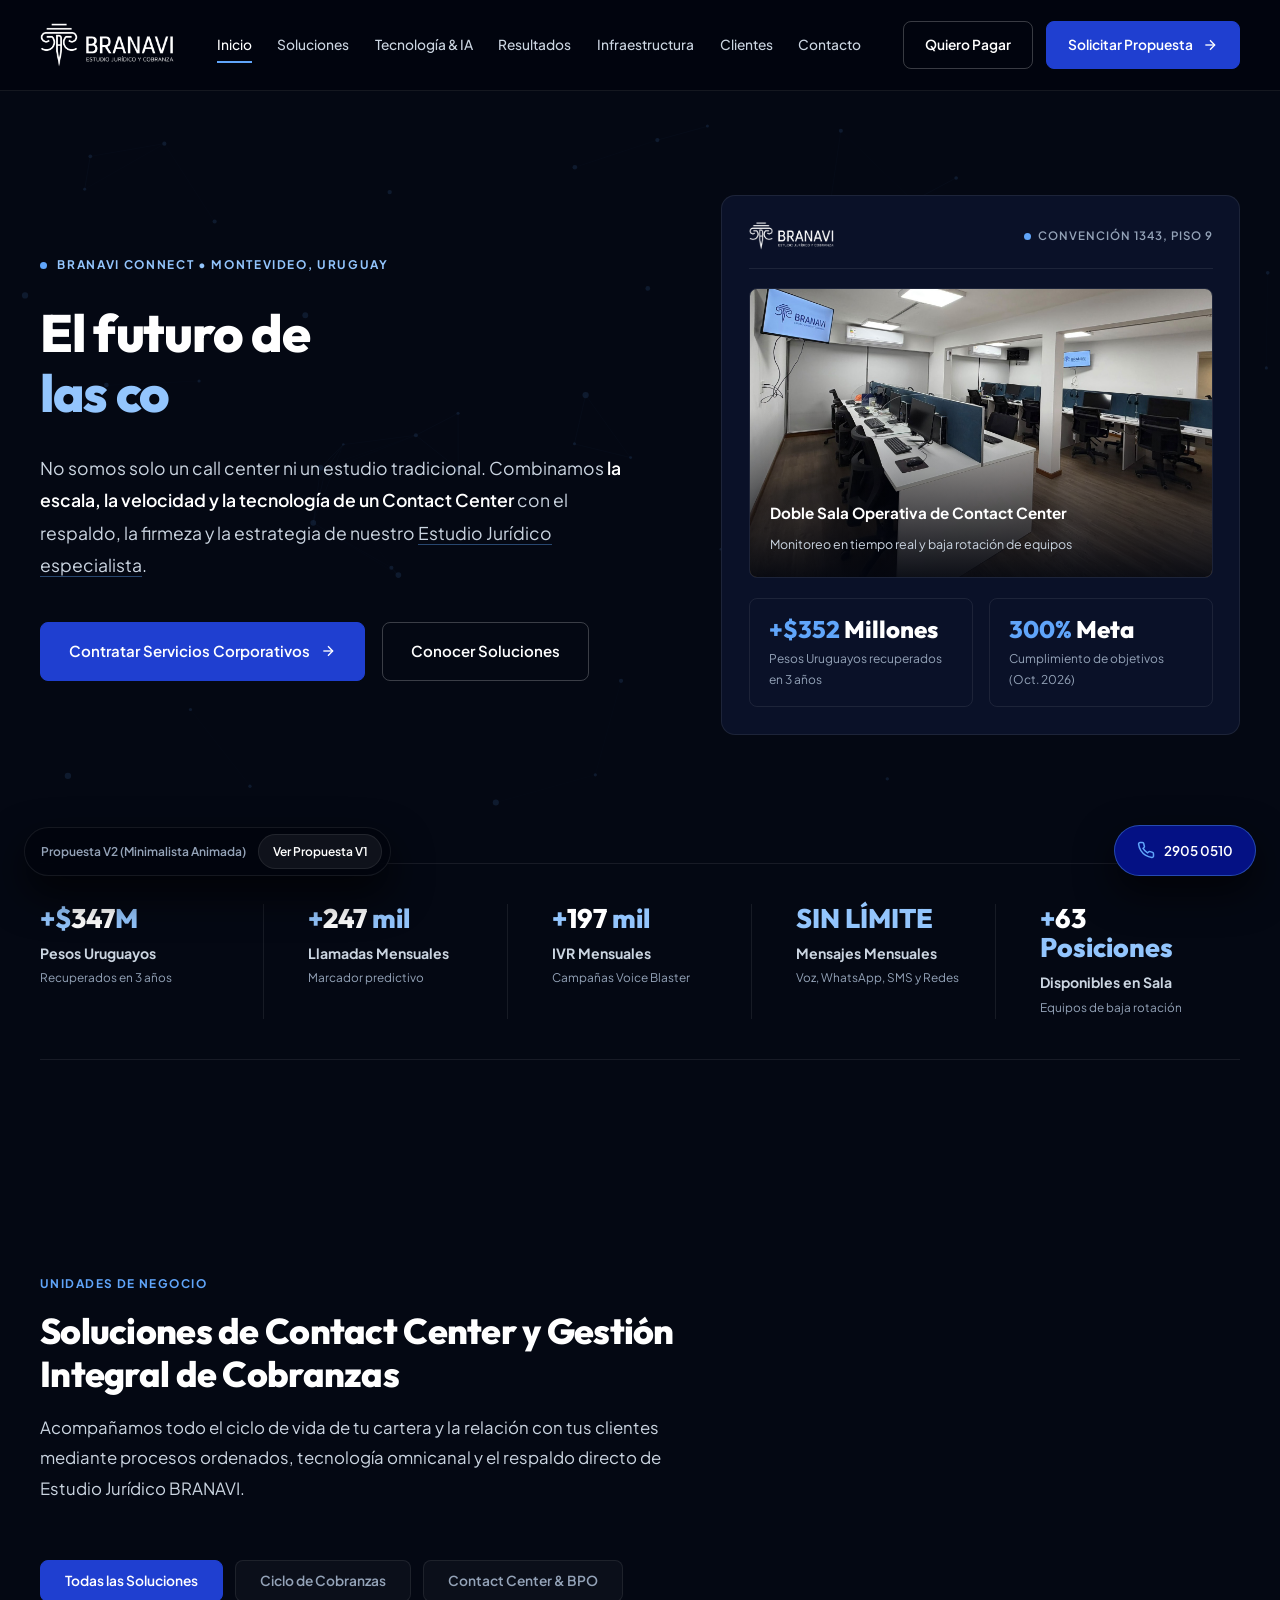
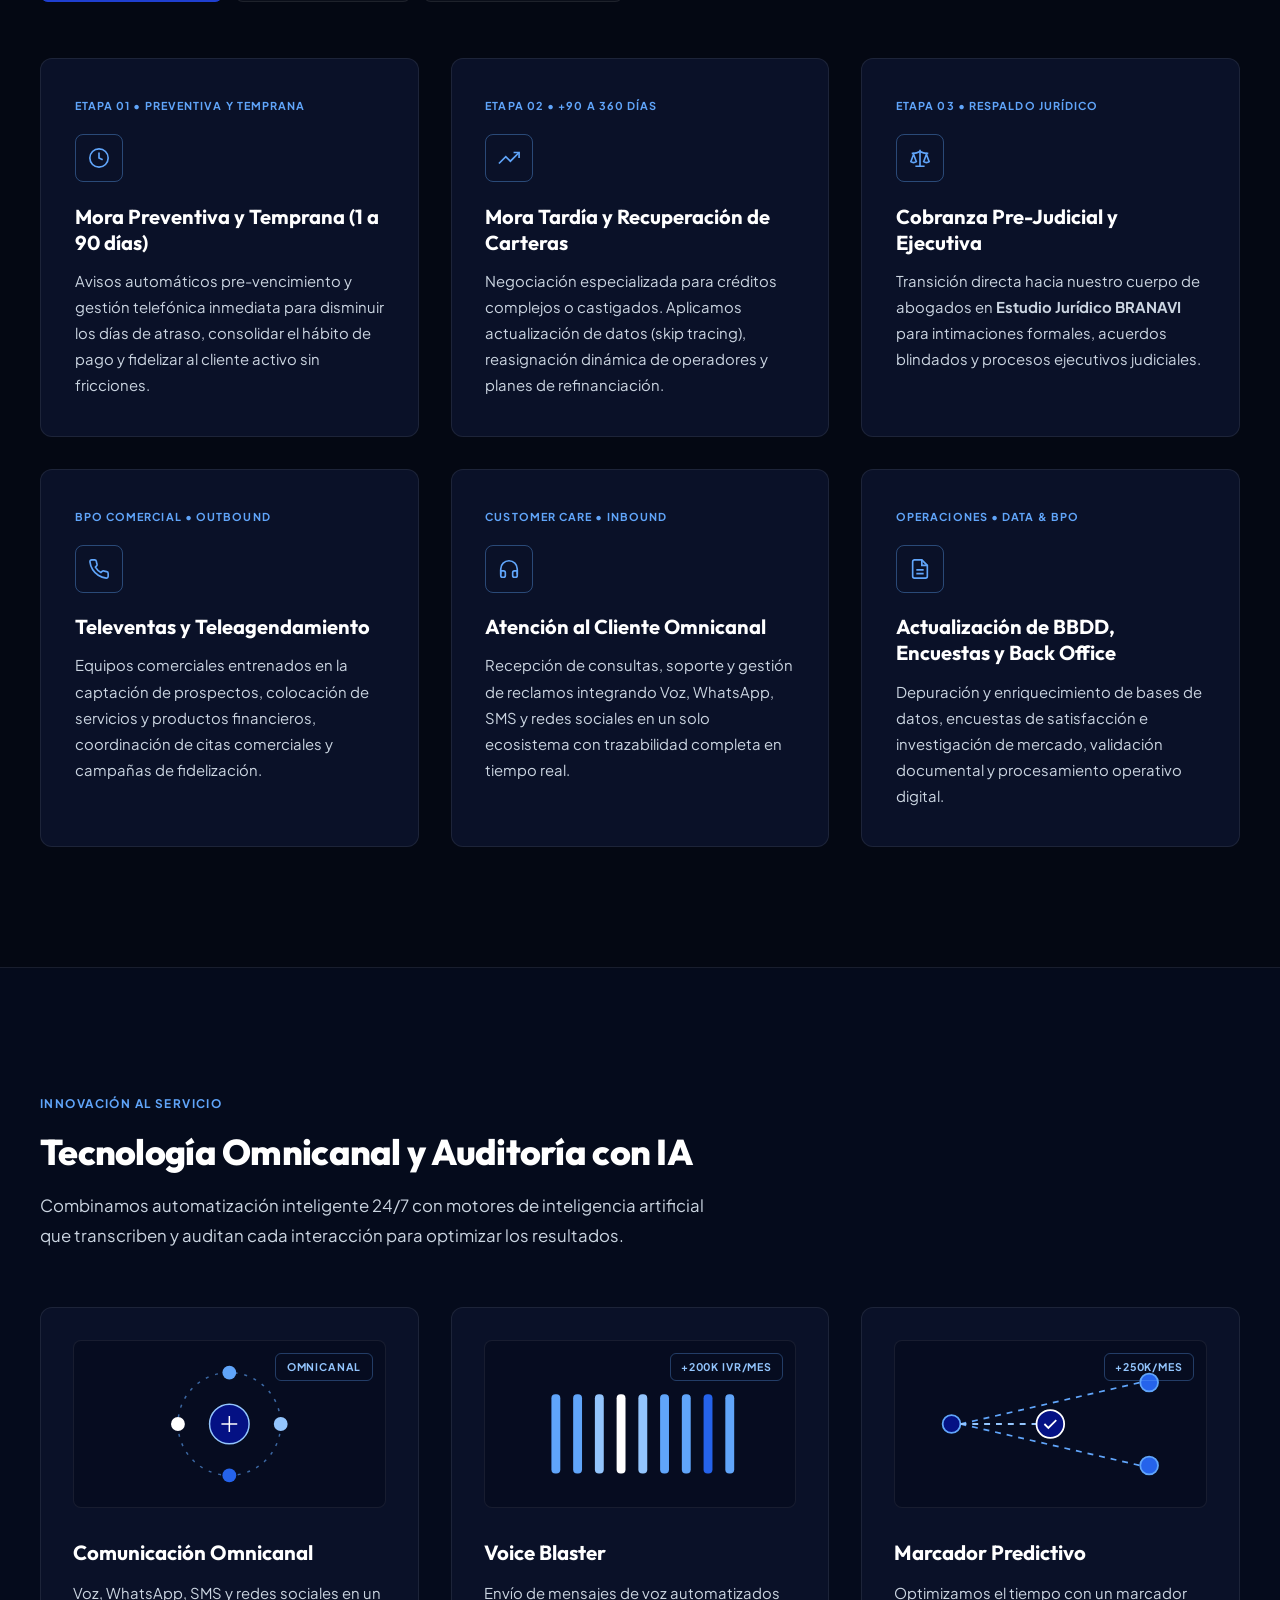
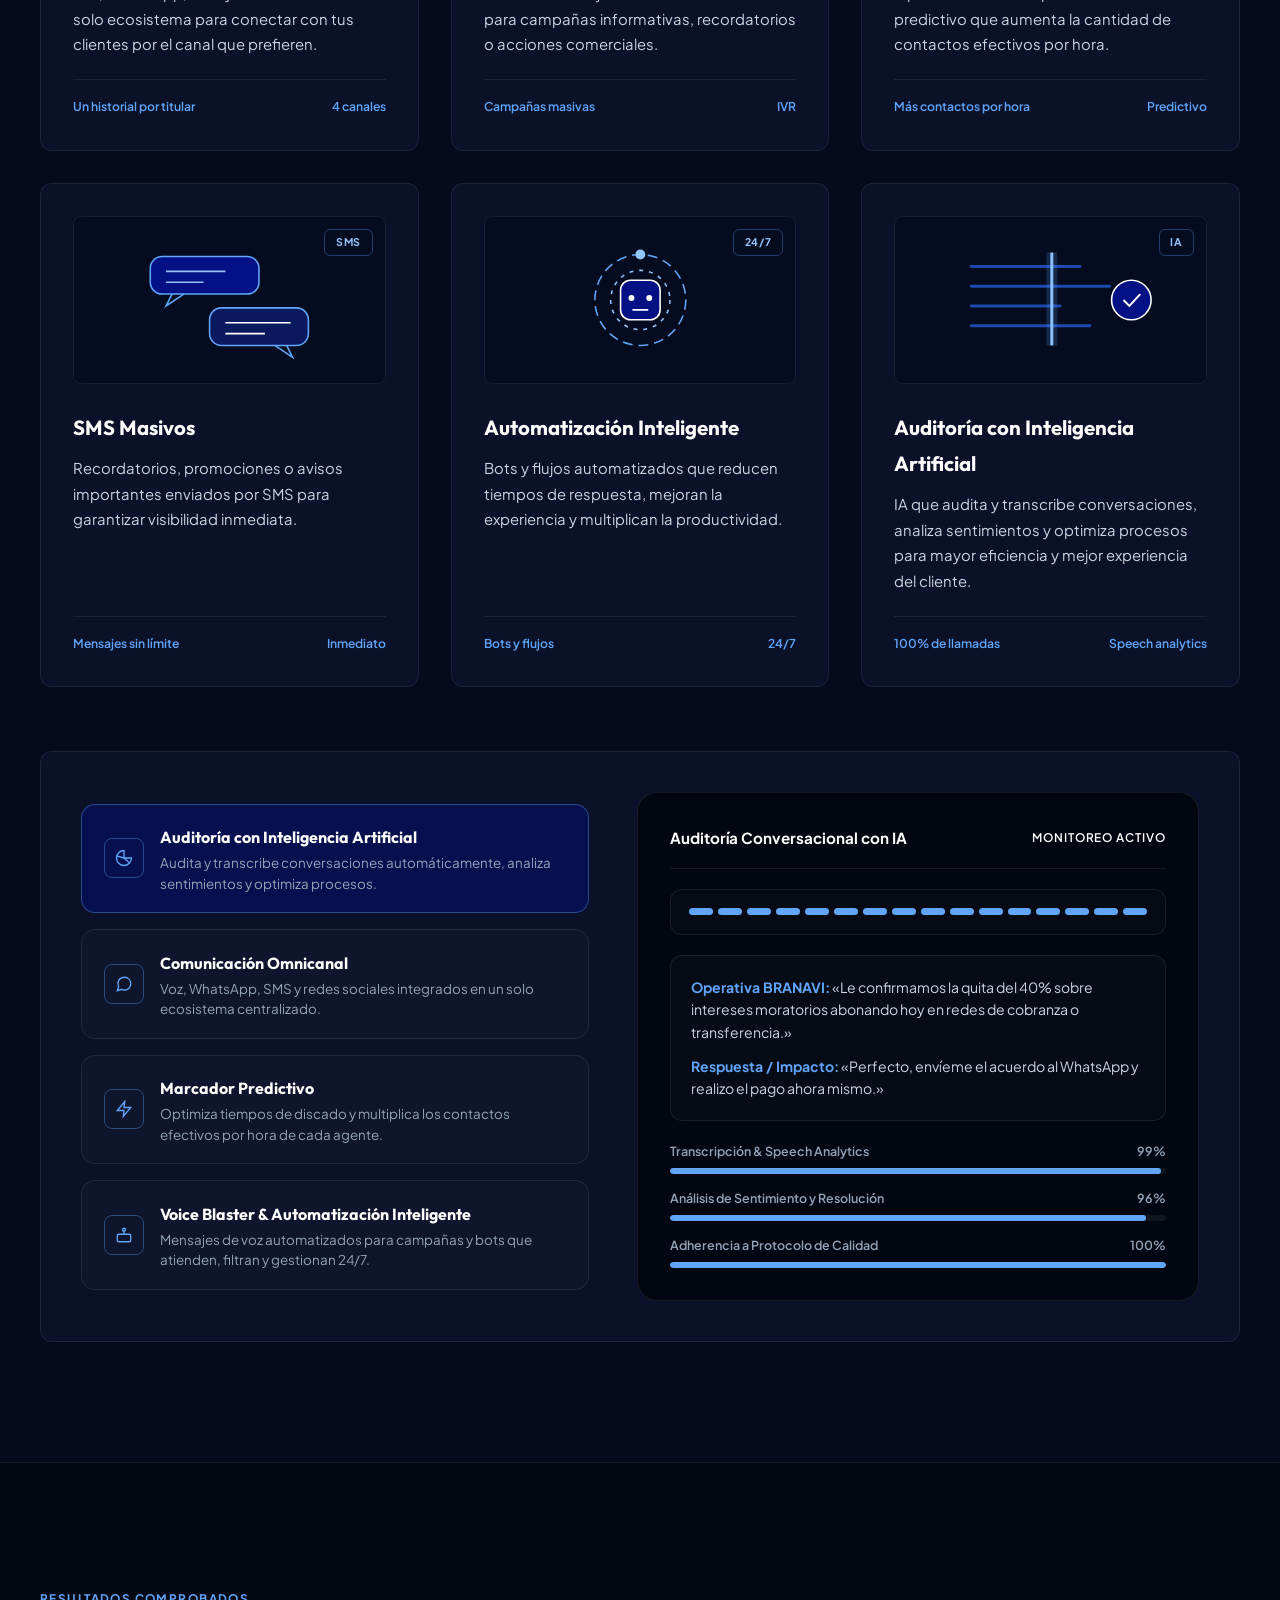
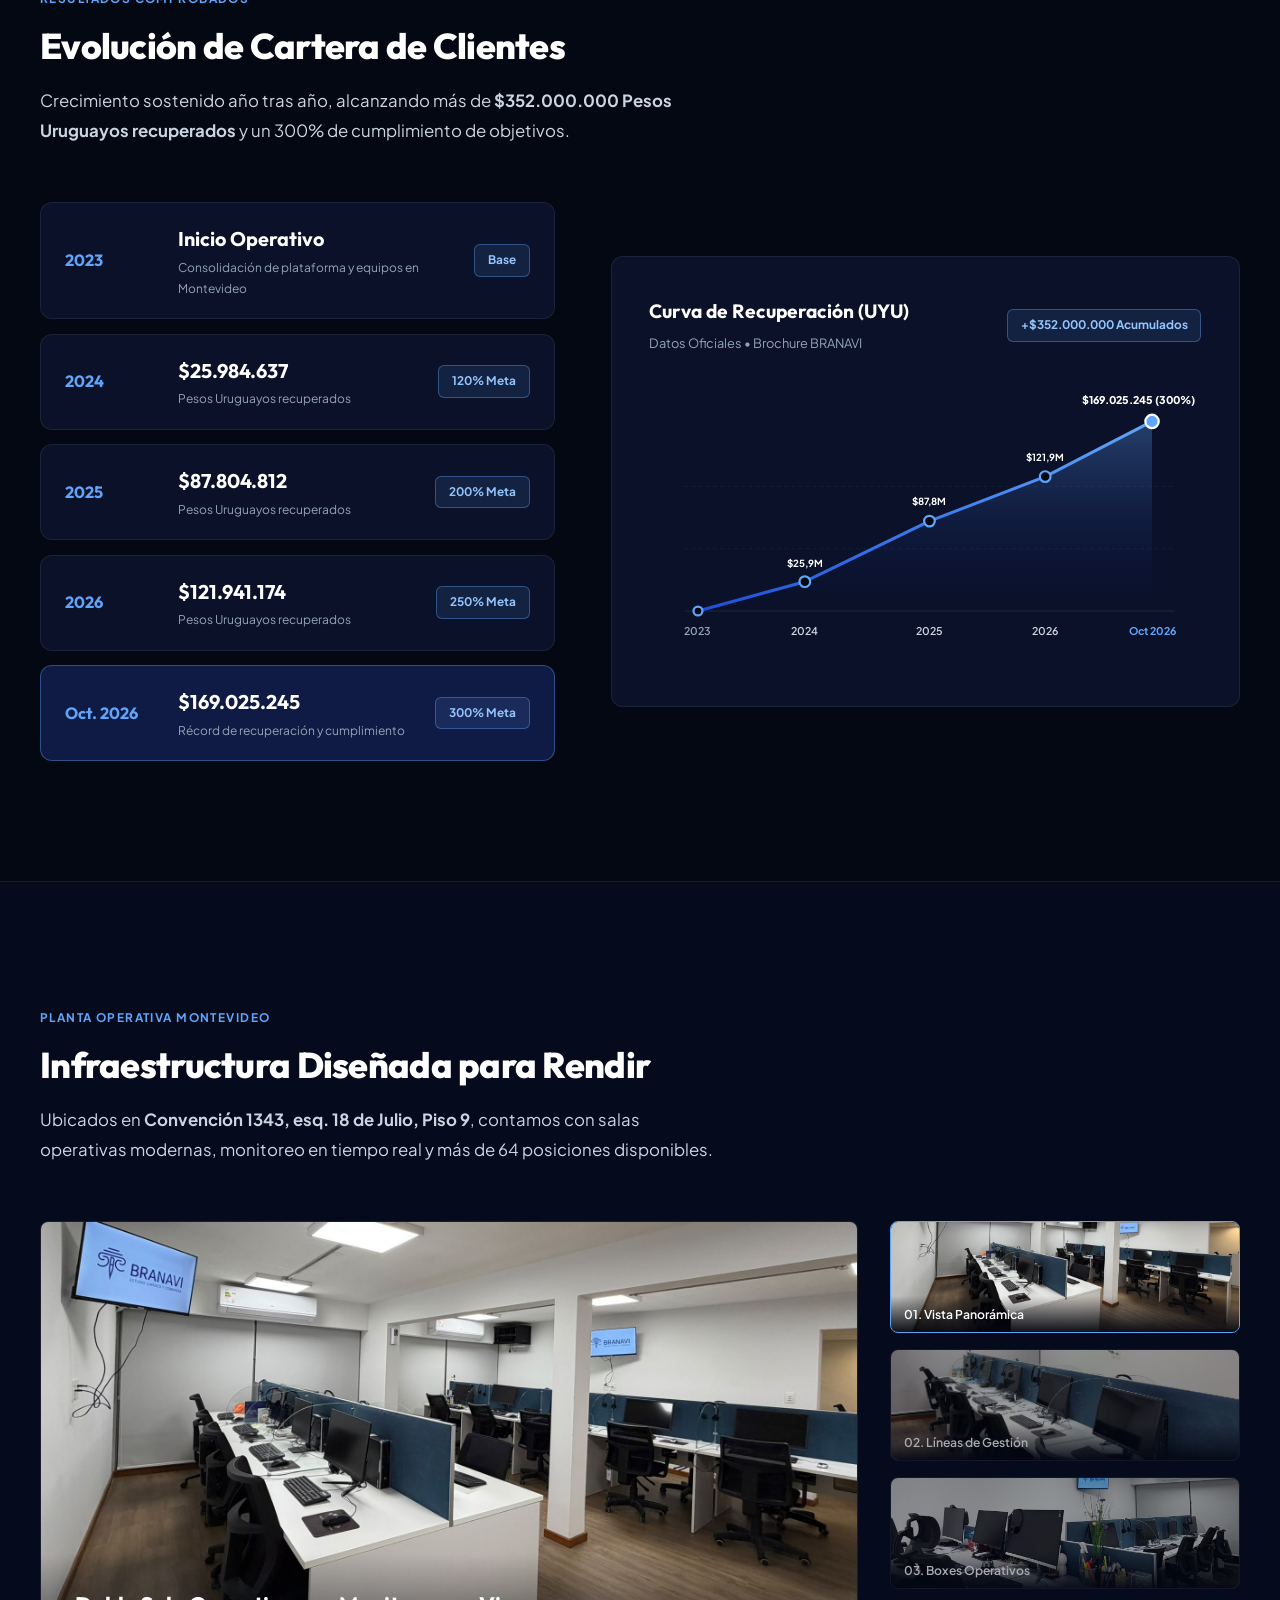
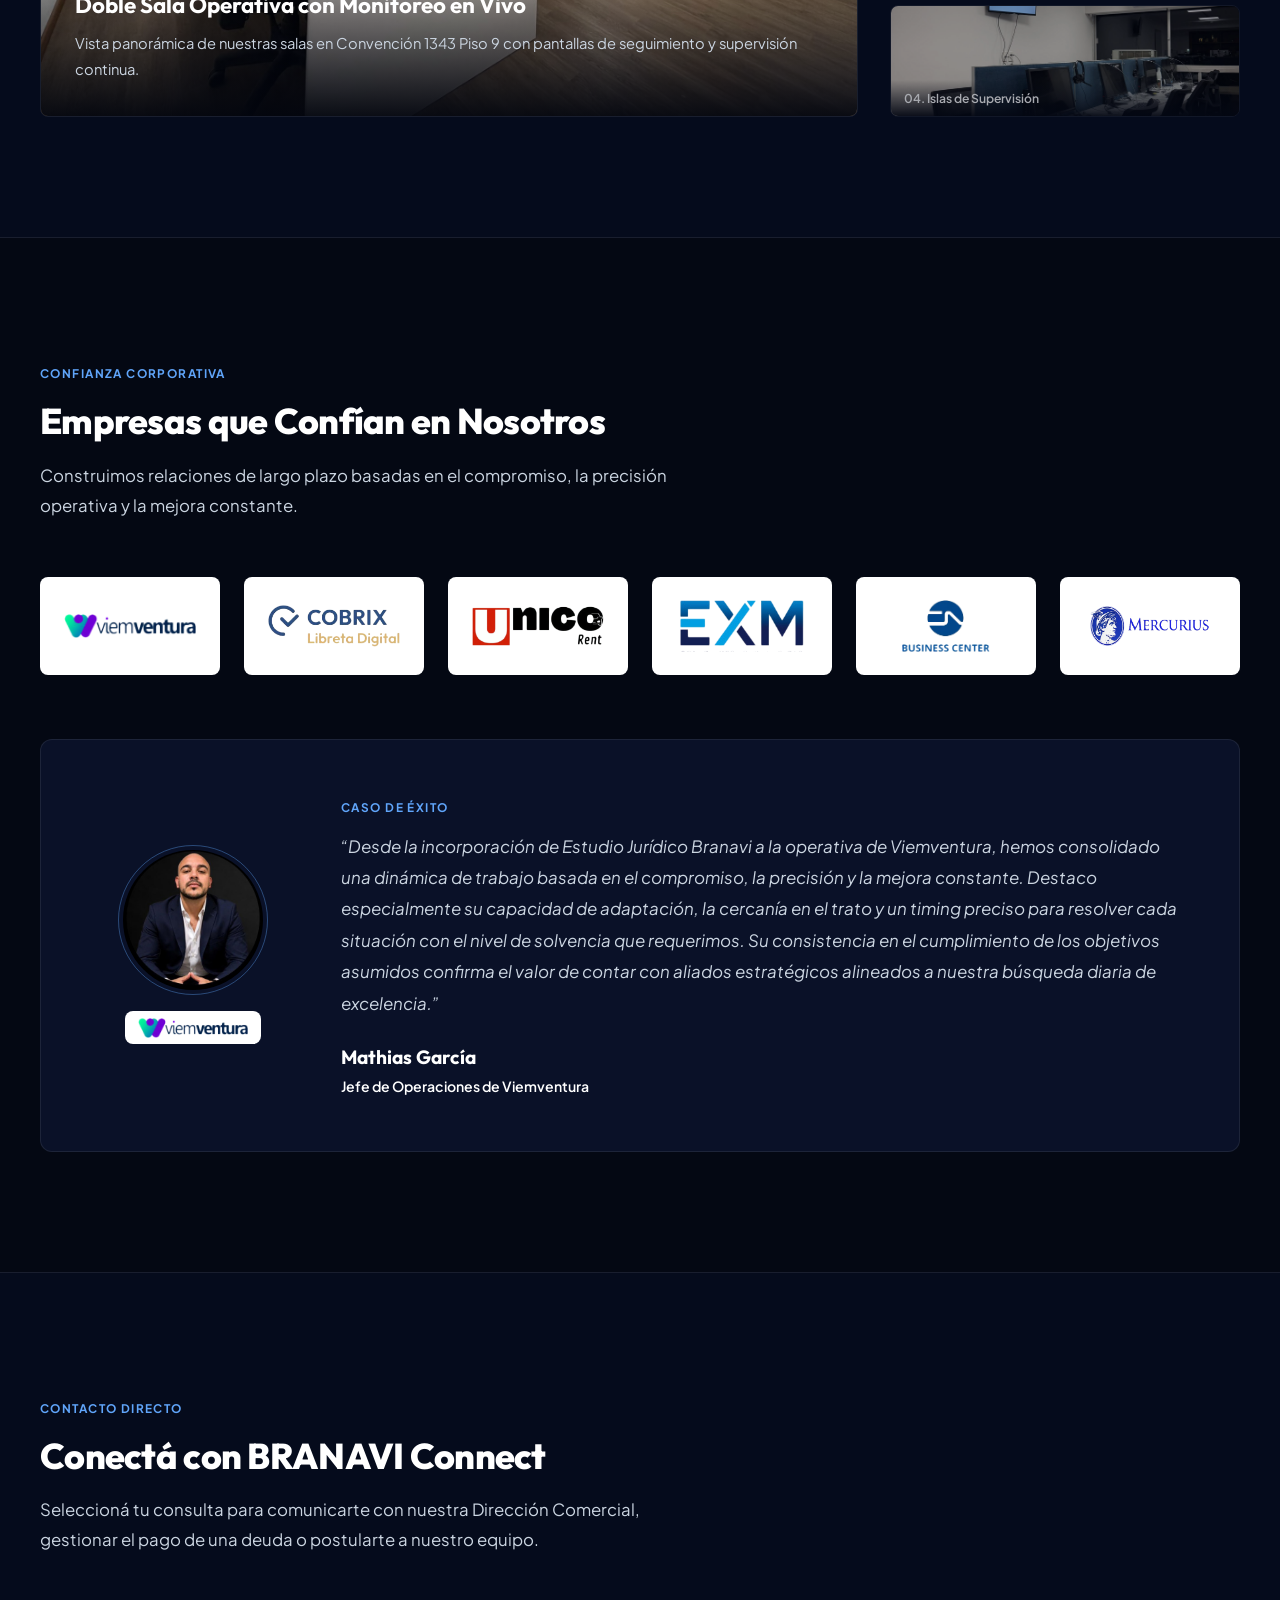
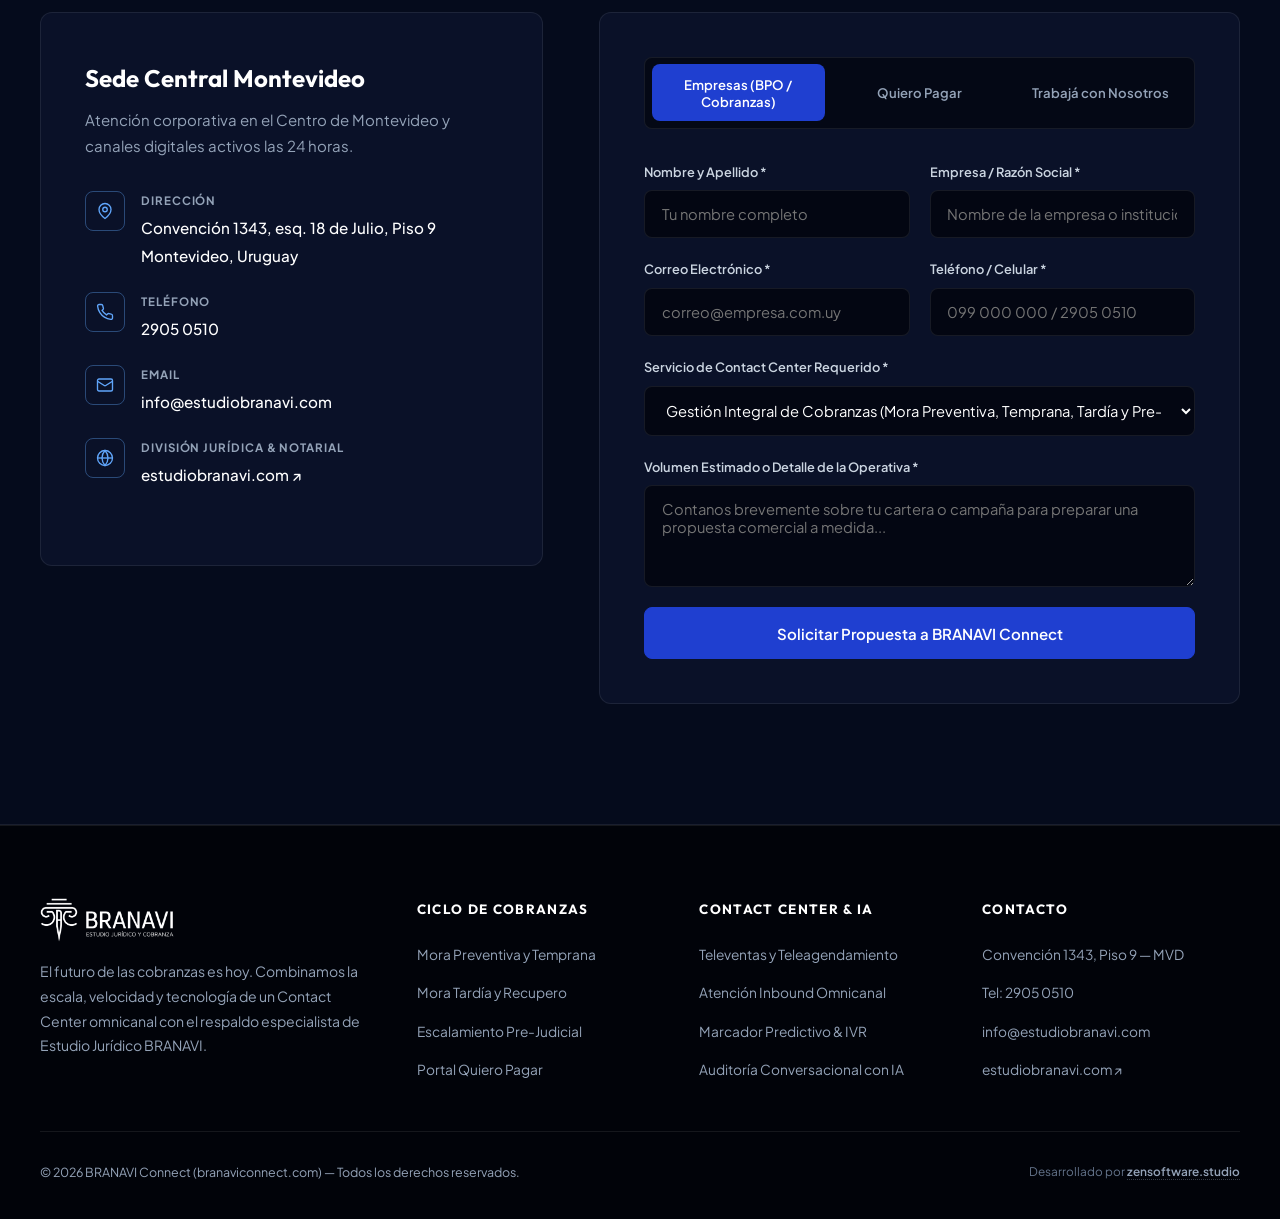
==== commit 7732e78d: "Actualiza capacidad a +64 posiciones disponibles; contadores animados" ====
--- a/index.html
+++ b/index.html
@@ -168,9 +168,9 @@
 
         <div class="counter-card">
           <div class="counter-value">
-            <span class="prefix">+</span><span class="js-counter" data-target="30">30</span><span class="suffix"> Agentes</span>
-          </div>
-          <div class="counter-title">Activos en Sala</div>
+            <span class="prefix">+</span><span class="js-counter" data-target="64">64</span><span class="suffix"> Posiciones</span>
+          </div>
+          <div class="counter-title">Disponibles en Sala</div>
           <div class="counter-note">Equipos de baja rotación</div>
         </div>
       </div>
@@ -643,7 +643,7 @@
         <span class="eyebrow-tag">Planta Operativa Montevideo</span>
         <h2 class="section-title">Infraestructura Diseñada para Rendir</h2>
         <p class="section-subtitle">
-          Ubicados en <strong>Convención 1343, esq. 18 de Julio, Piso 9</strong>, contamos con salas operativas modernas, monitoreo en tiempo real y más de 30 posiciones activas.
+          Ubicados en <strong>Convención 1343, esq. 18 de Julio, Piso 9</strong>, contamos con salas operativas modernas, monitoreo en tiempo real y más de 64 posiciones disponibles.
         </p>
       </div>
 
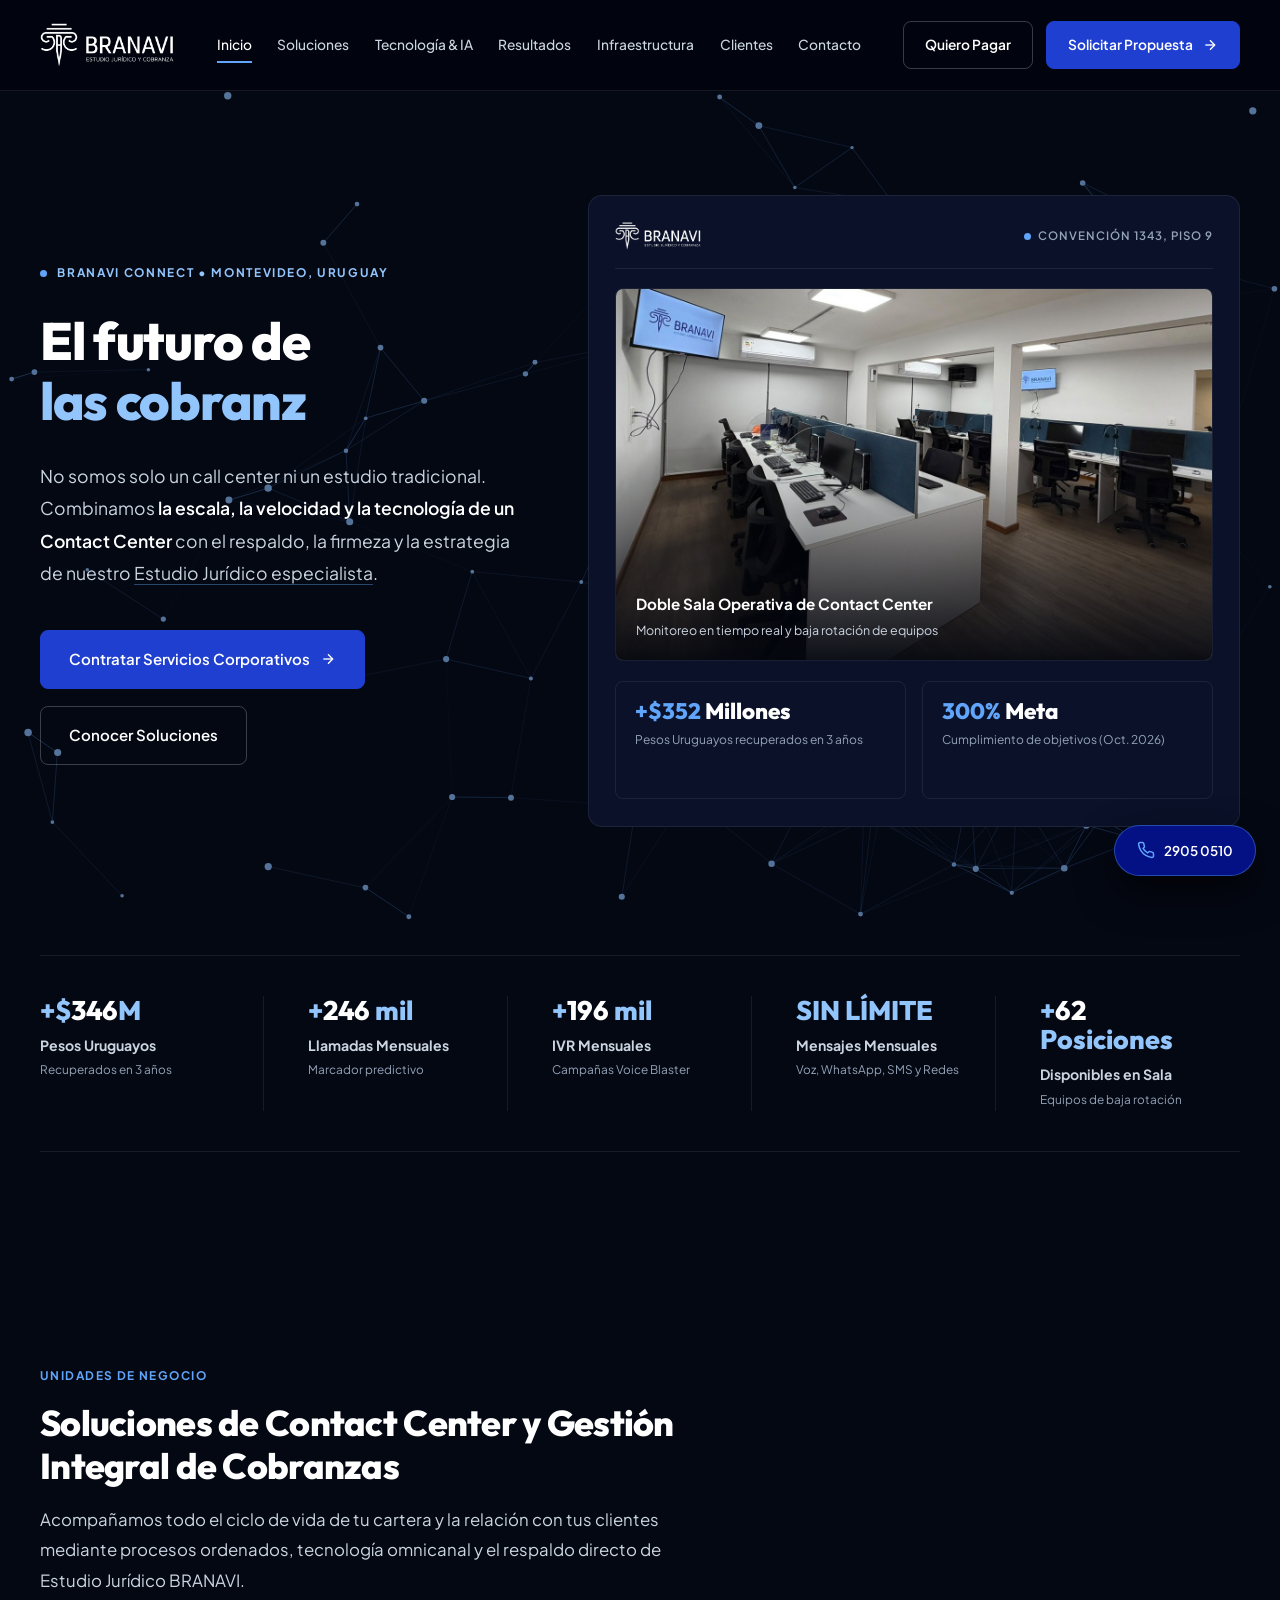
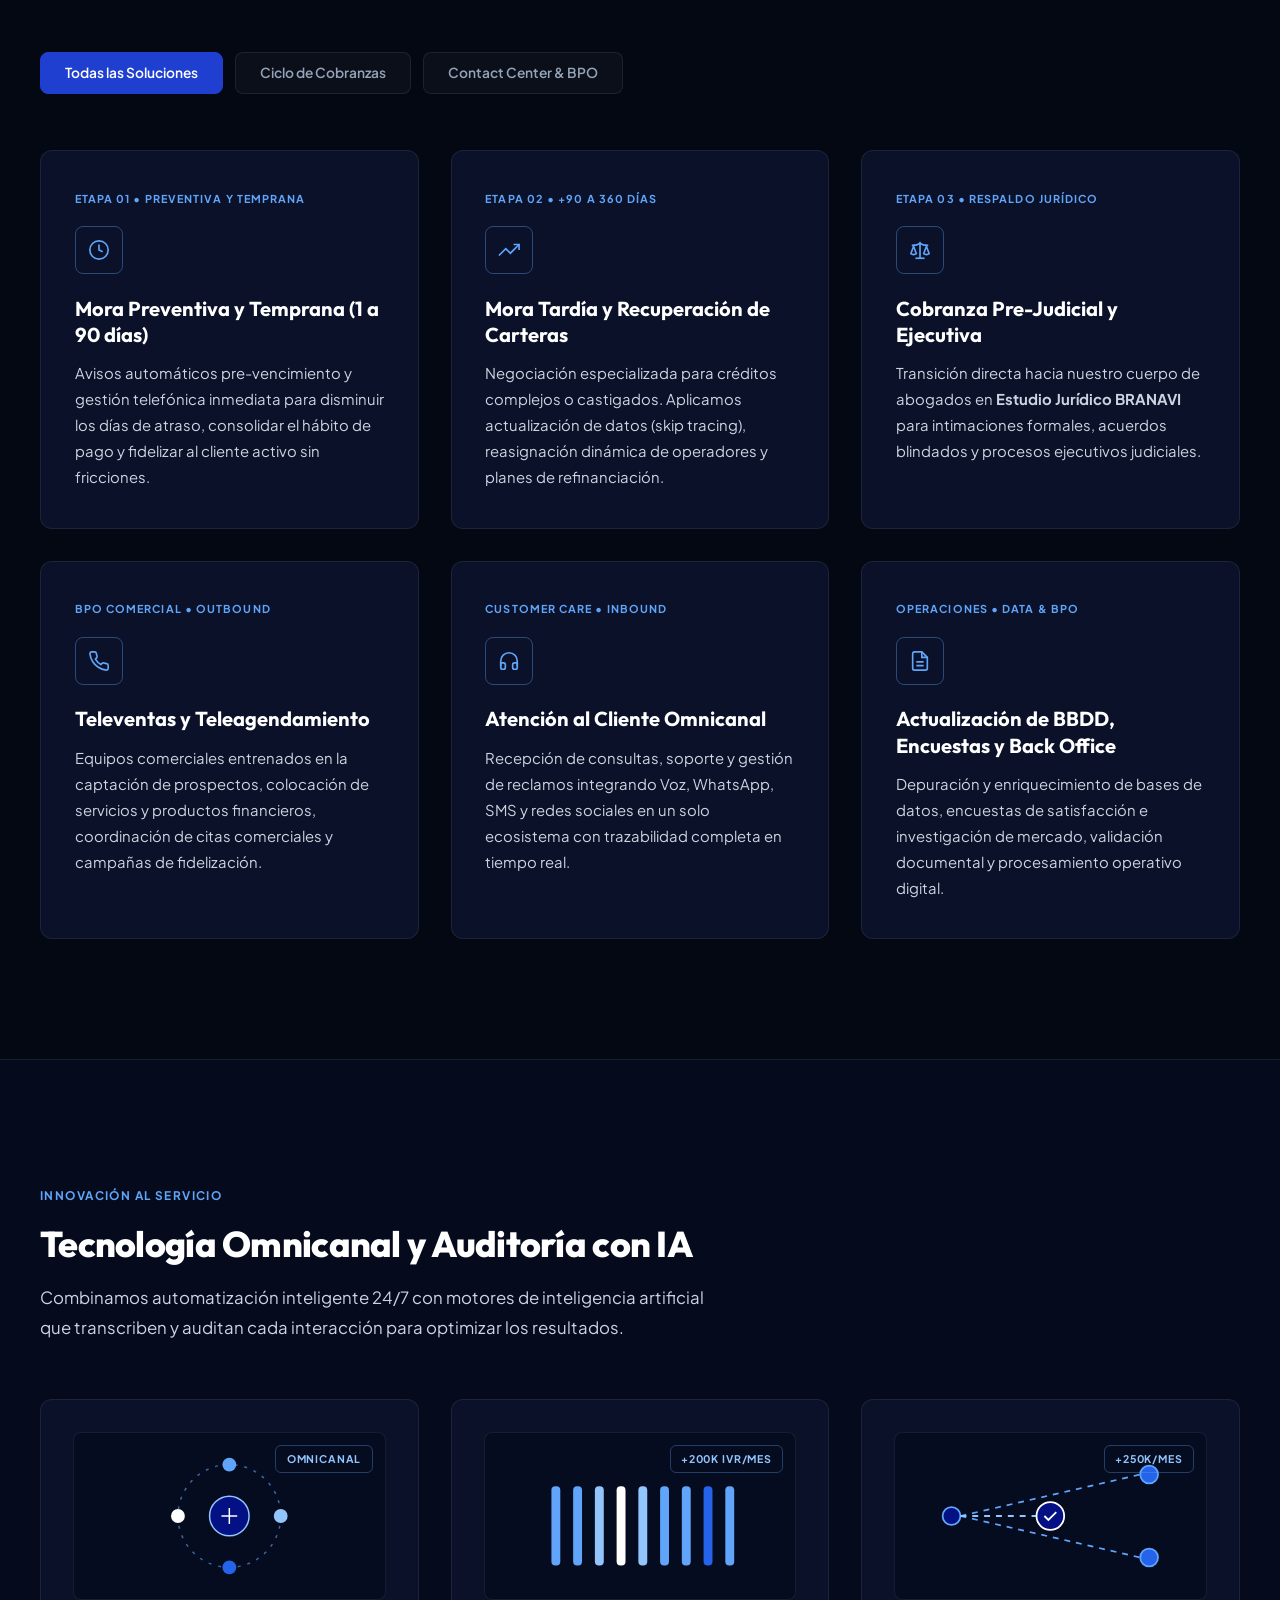
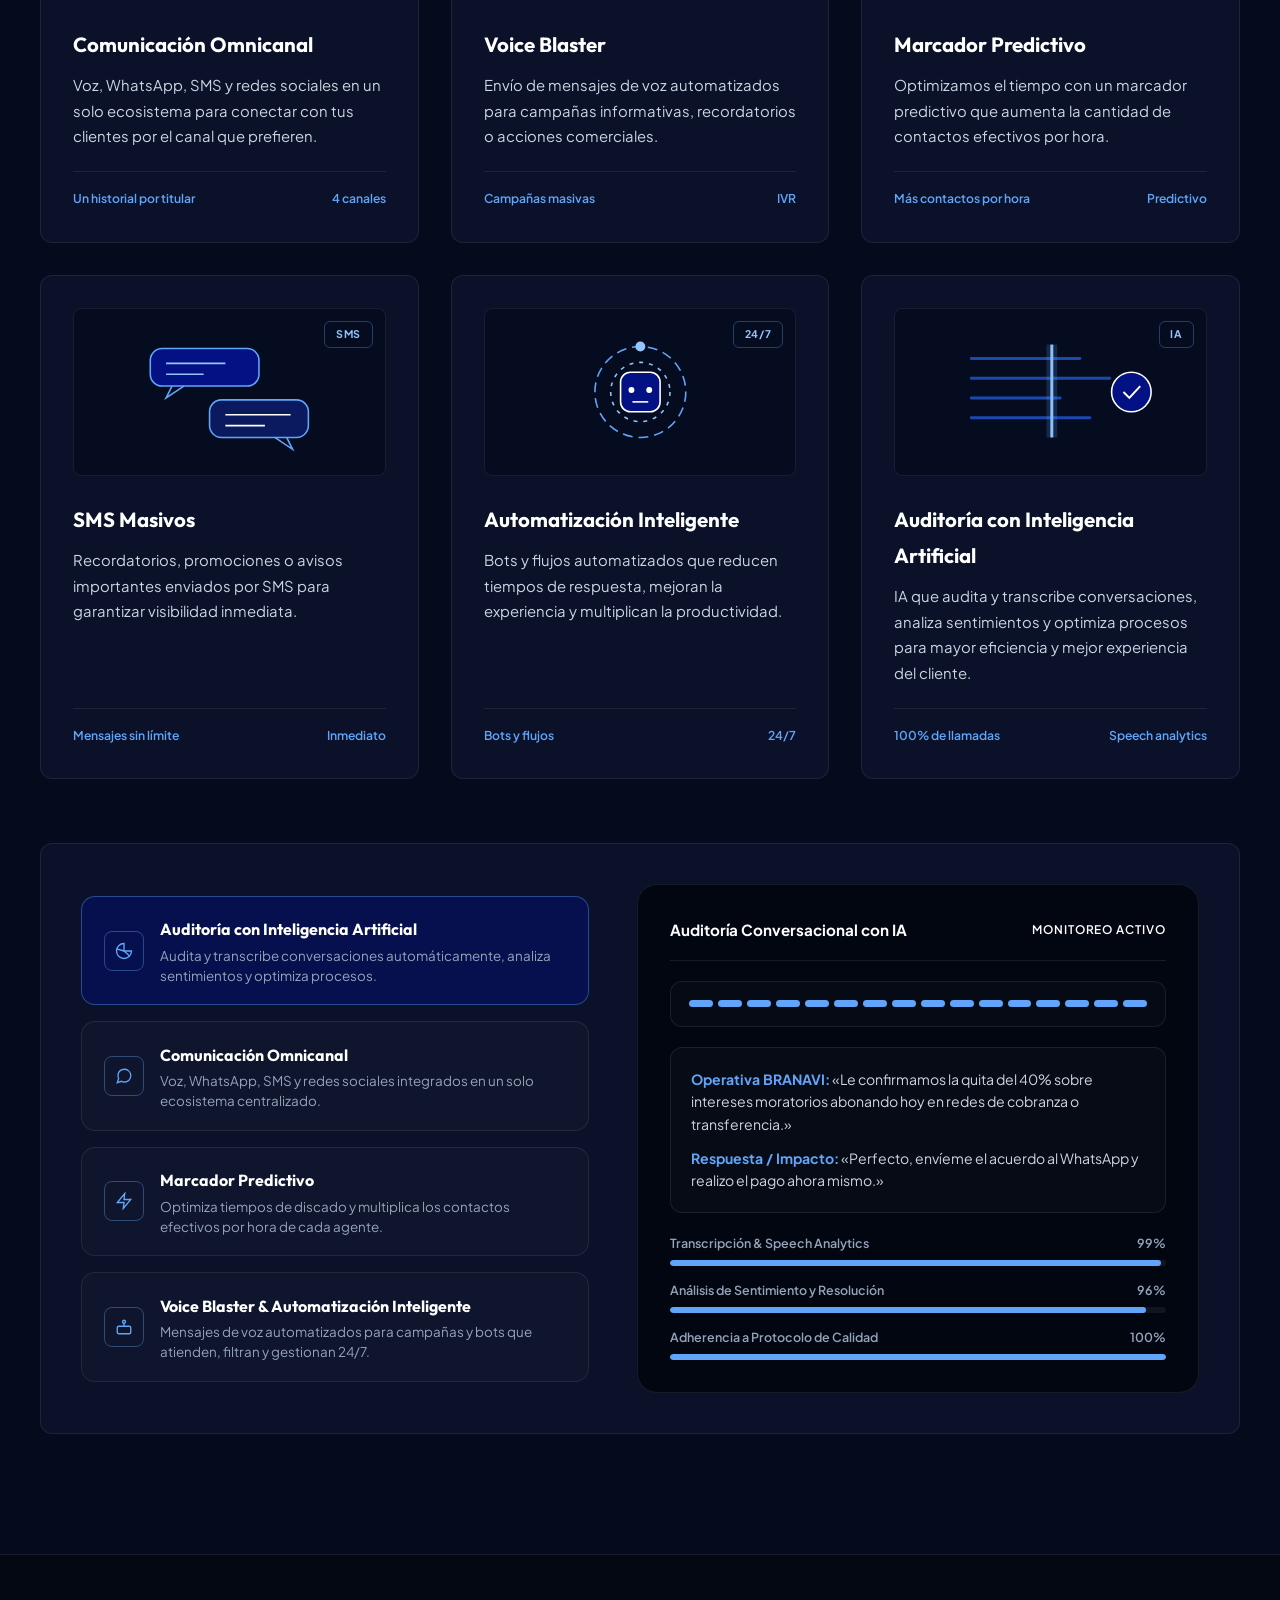
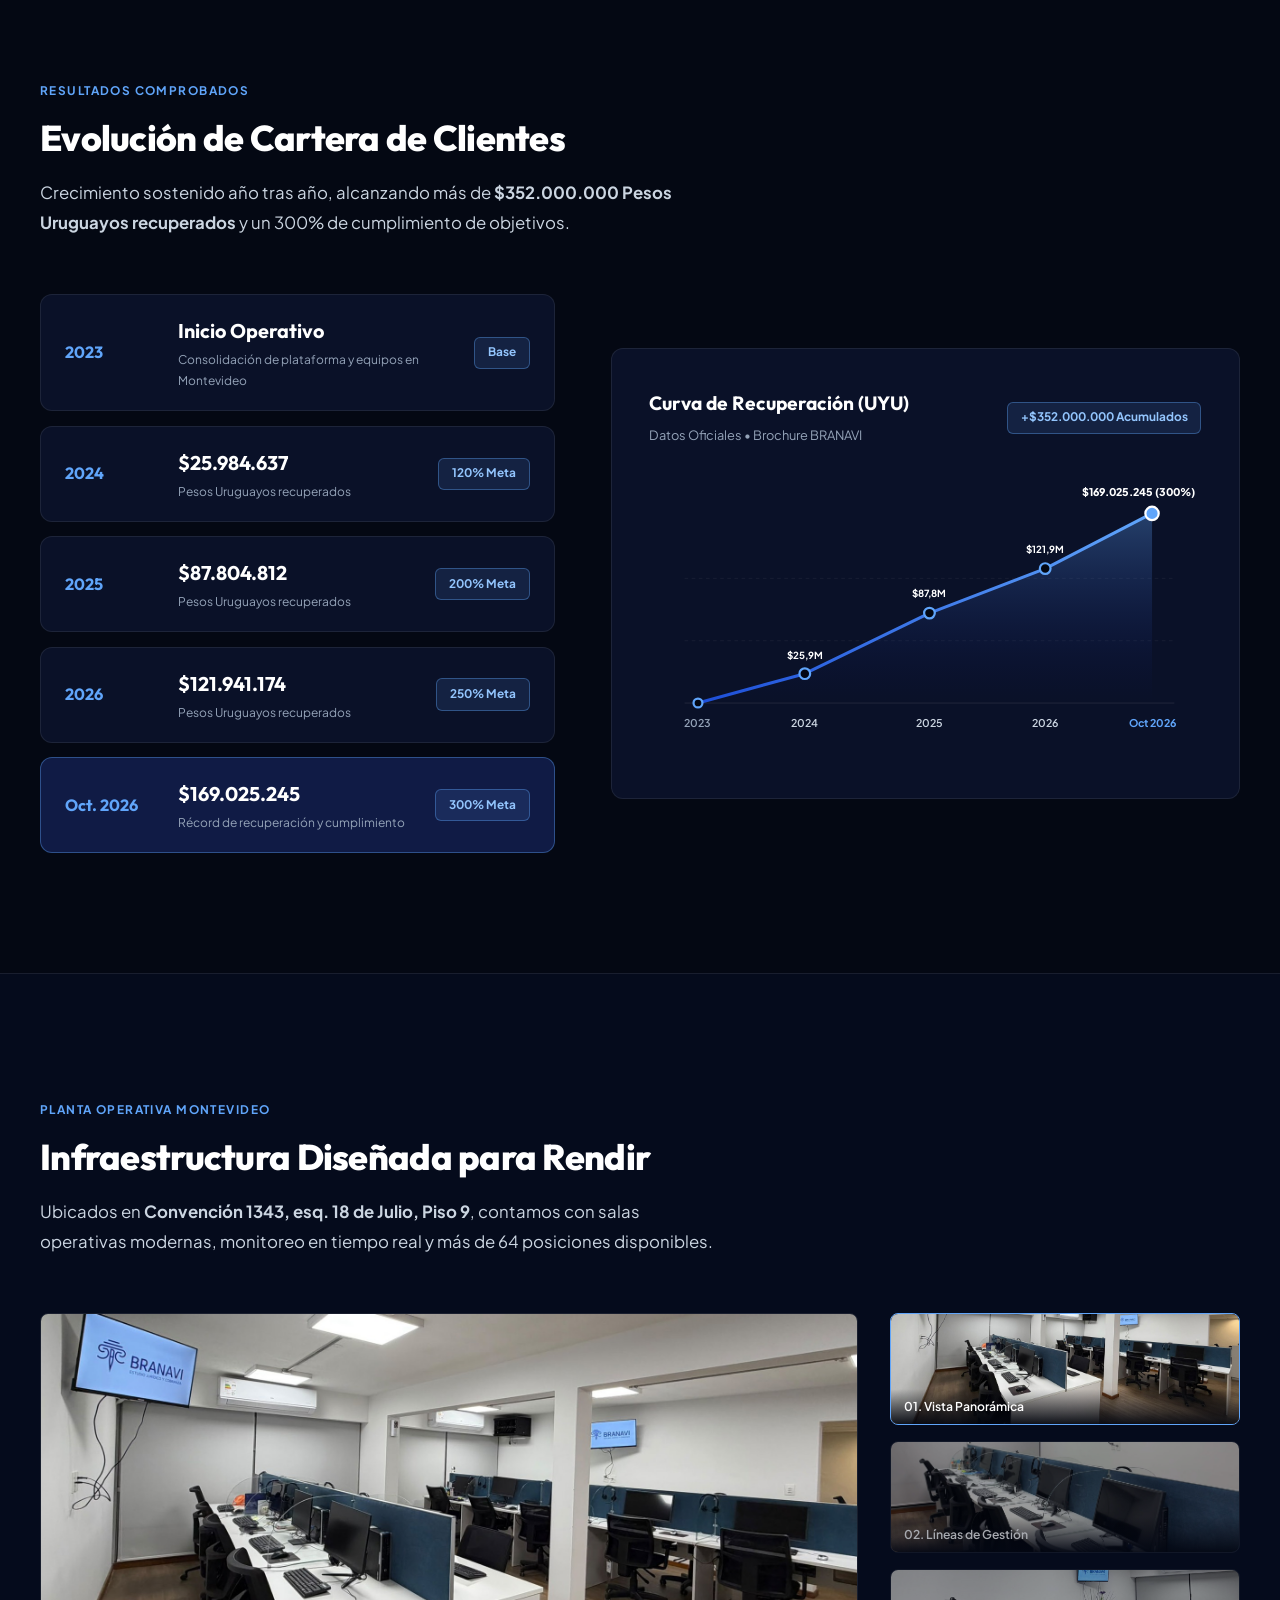
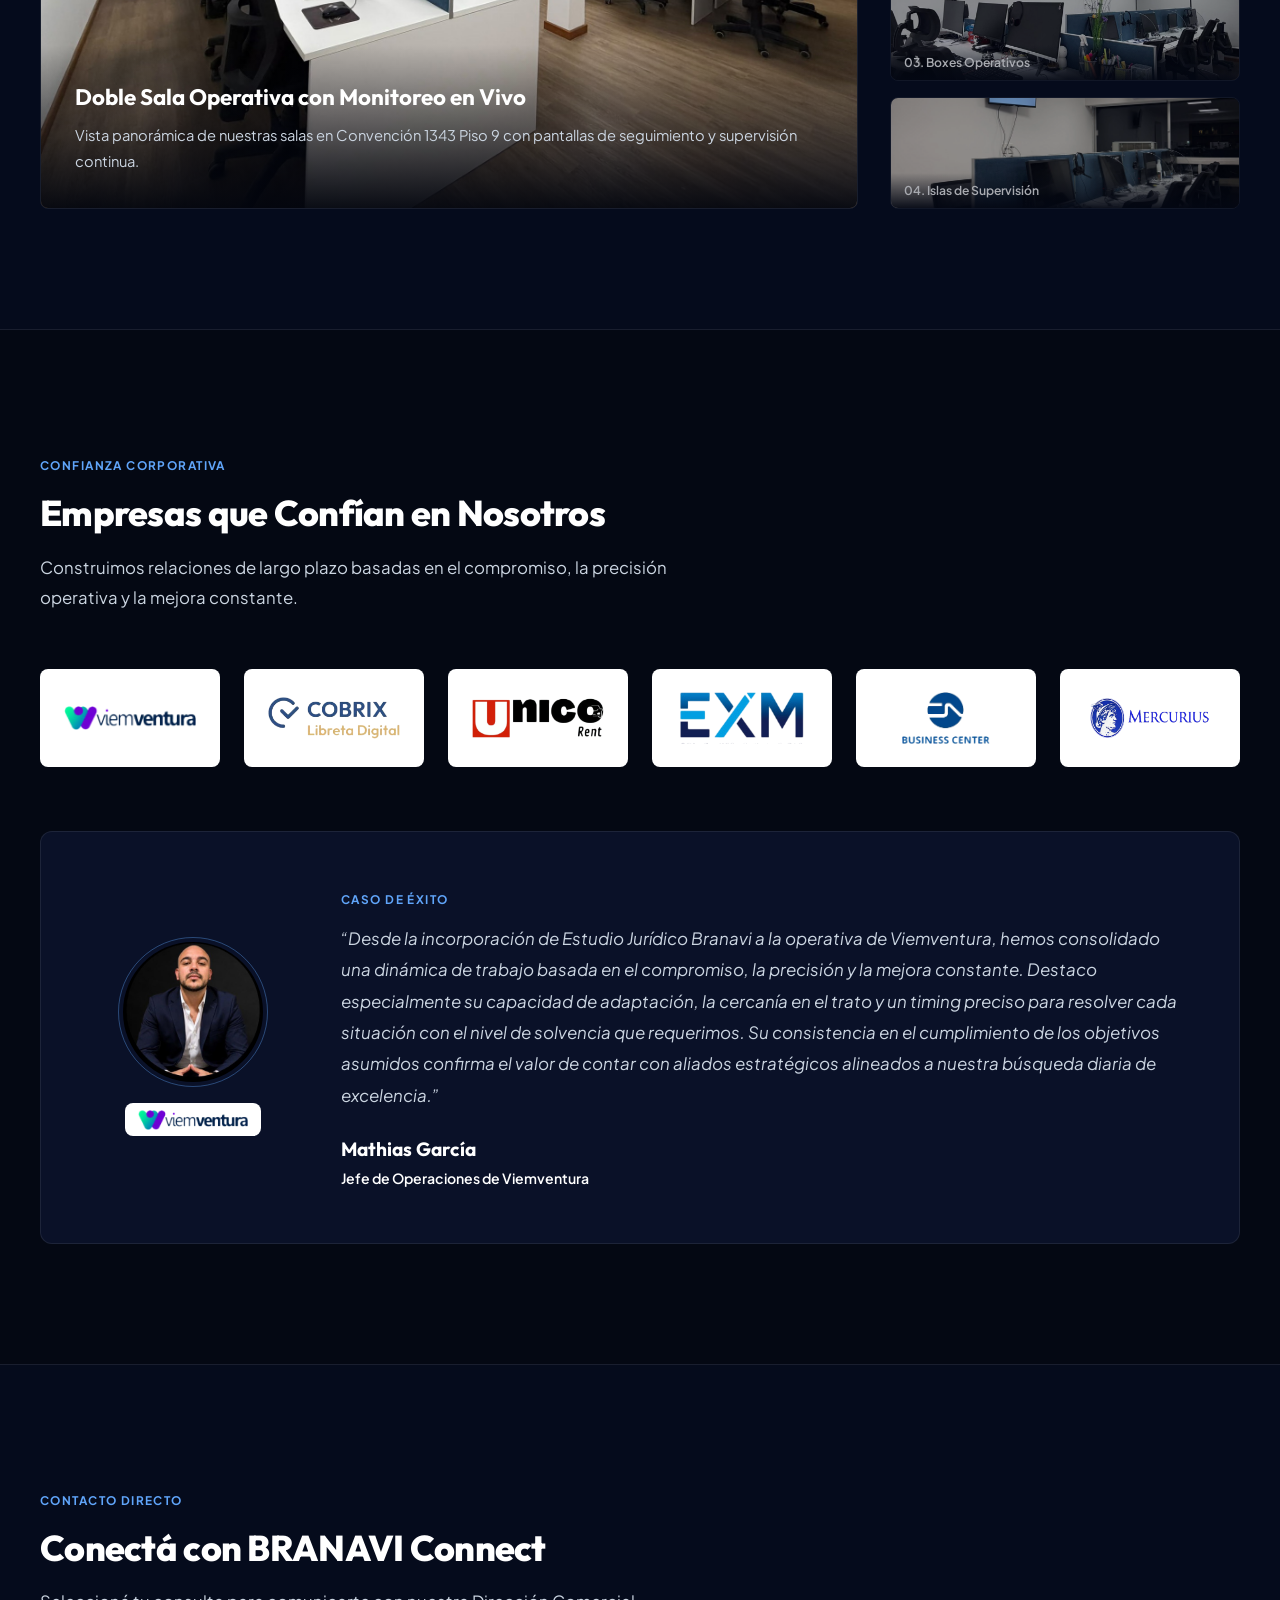
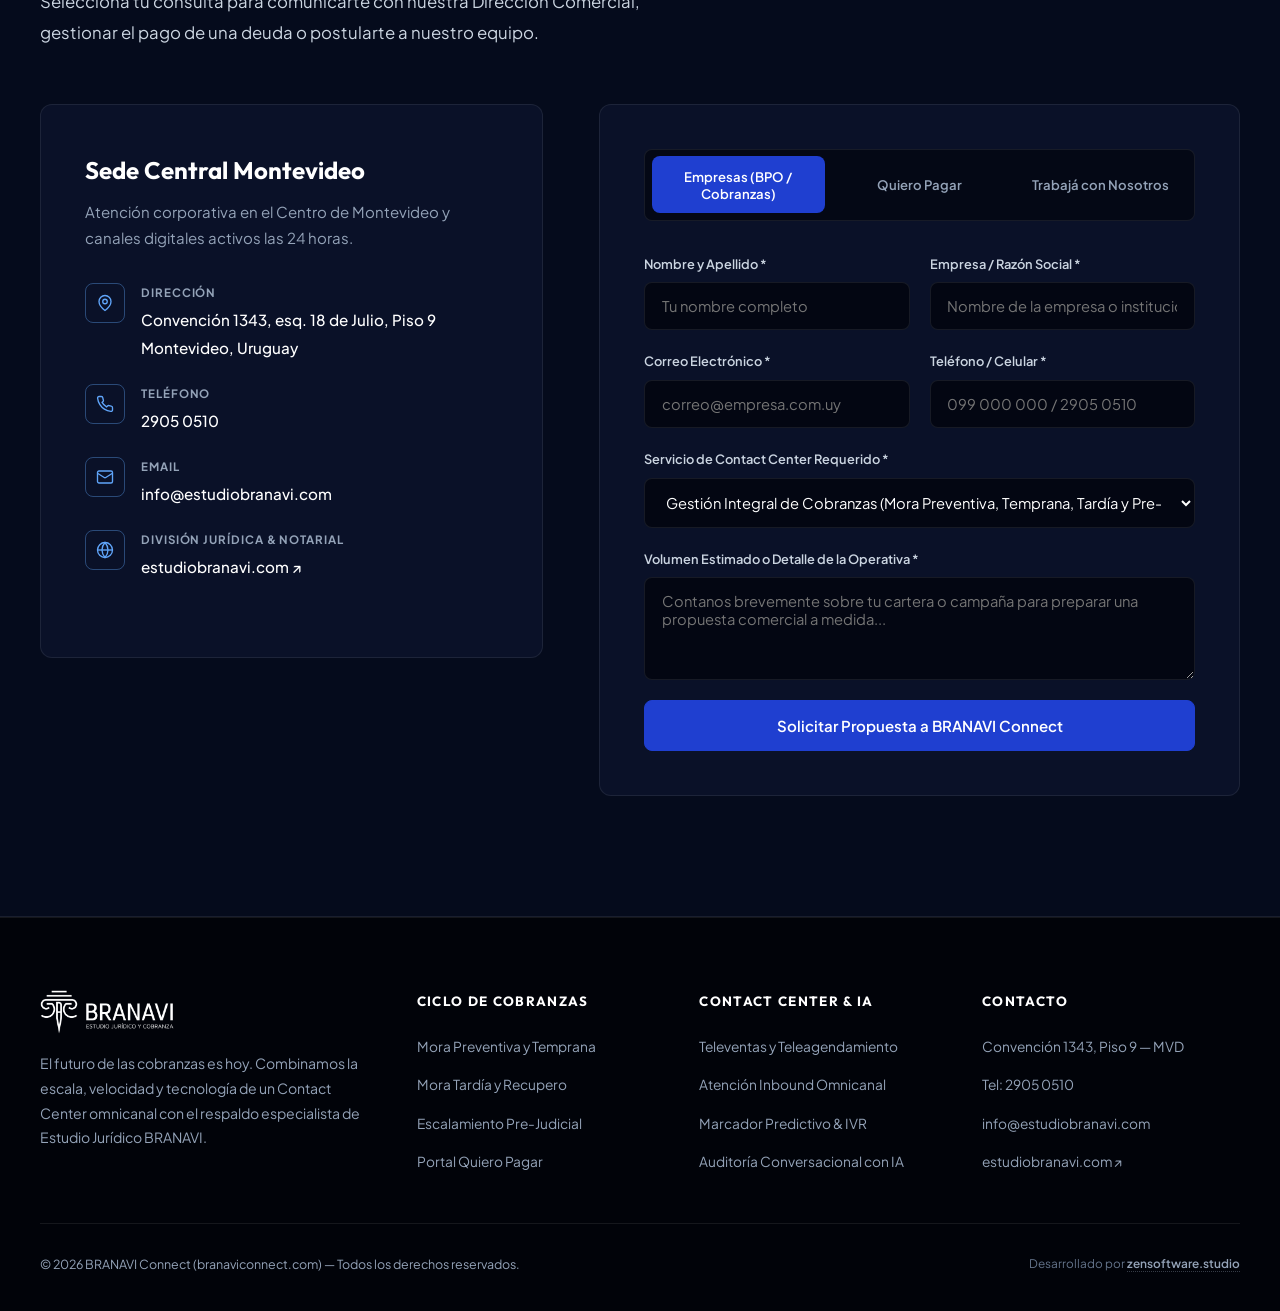
==== commit 295ff62e: "Hero: fotos recortadas iguales con fundido y marco fijo; elimina propuesta V1" ====
--- a/index.html
+++ b/index.html
@@ -15,12 +15,6 @@
   <!-- Barra de progreso sutil superior -->
   <div class="scroll-progress-bar" id="scrollProgress"></div>
 
-  <!-- Selector flotante para que Dirección compare las 2 propuestas -->
-  <div class="version-switcher-pill" title="Selector de versiones para revisión de Dirección">
-    <span class="v-label">Propuesta V2 (Minimalista Animada)</span>
-    <a href="version_1_clasica.html">Ver Propuesta V1</a>
-  </div>
-
   <!-- ========================================================================
        NAVBAR EJECUTIVO LIMPIO Y ESPACIADO
        ======================================================================== -->
@@ -104,7 +98,10 @@
           </div>
 
           <div class="cc-video-showcase">
-            <img id="heroSlideImg" src="assets/oficina_panoramica.jpg" alt="Planta Operativa BRANAVI en Montevideo" />
+            <img class="hero-slide is-active" src="assets/hero_1.jpg" alt="Planta Operativa BRANAVI en Montevideo" />
+            <img class="hero-slide" src="assets/hero_2.jpg" alt="Equipos de gestión BRANAVI" />
+            <img class="hero-slide" src="assets/hero_3.jpg" alt="Boxes operativos BRANAVI" />
+            <img class="hero-slide" src="assets/hero_4.jpg" alt="Islas de supervisión BRANAVI" />
             <div class="cc-hud-overlay">
               <div class="cc-hud-bottom">
                 <strong id="heroSlideTitle">Doble Sala Operativa de Contact Center</strong>
--- a/styles.css
+++ b/styles.css
@@ -1724,3 +1724,58 @@
 
 /* Contenido del testimonio y contacto sin centrado forzado */
 .testimonial-hero-card { text-align: left; }
+
+/* Luces de fondo bien visibles */
+#neuralCanvas { opacity: 1; }
+
+/* Cartel del hero: tamaño fijo, todas las fotos iguales, sin saltos */
+.command-center-card { width: 100%; }
+.cc-video-showcase {
+  height: 290px;
+  aspect-ratio: auto;
+  flex-shrink: 0;
+}
+.cc-video-showcase img {
+  position: absolute;
+  inset: 0;
+  width: 100%;
+  height: 100%;
+  object-fit: cover;
+  object-position: center;
+}
+.cc-hud-overlay { z-index: 2; }
+.cc-hud-bottom { height: 3.1rem; overflow: hidden; }
+.cc-hud-bottom strong,
+.cc-hud-bottom span {
+  display: block;
+  white-space: nowrap;
+  overflow: hidden;
+  text-overflow: ellipsis;
+}
+.cc-kpi-box { min-height: 118px; }
+.cc-kpi-box .num { white-space: nowrap; font-size: 1.4rem; }
+@media (max-width: 820px) { .cc-video-showcase { height: 220px; } }
+
+/* Hero: columna de la tarjeta mas ancha (crece hacia la izquierda) y fija; luces -40% */
+.hero-grid { grid-template-columns: minmax(0, 0.86fr) minmax(0, 1.14fr); gap: 3.5rem; }
+.command-center-wrap { min-width: 0; width: 100%; }
+.command-center-card { min-width: 0; }
+.cc-video-showcase { height: 340px; }
+#neuralCanvas { opacity: 0.6; }
+@media (max-width: 1120px) { .hero-grid { grid-template-columns: minmax(0, 1fr); } }
+@media (max-width: 820px) { .cc-video-showcase { height: 230px; } }
+
+
+/* Marco fijo 16:10 con fotos recortadas iguales; cambio por fundido */
+.cc-video-showcase { height: auto; aspect-ratio: 16 / 10; background: #060c20; }
+.cc-video-showcase .hero-slide {
+  position: absolute;
+  inset: 0;
+  width: 100%;
+  height: 100%;
+  object-fit: cover;
+  opacity: 0;
+  transition: opacity 0.9s ease;
+}
+.cc-video-showcase .hero-slide.is-active { opacity: 1; }
+@media (max-width: 820px) { .cc-video-showcase { height: auto; } }
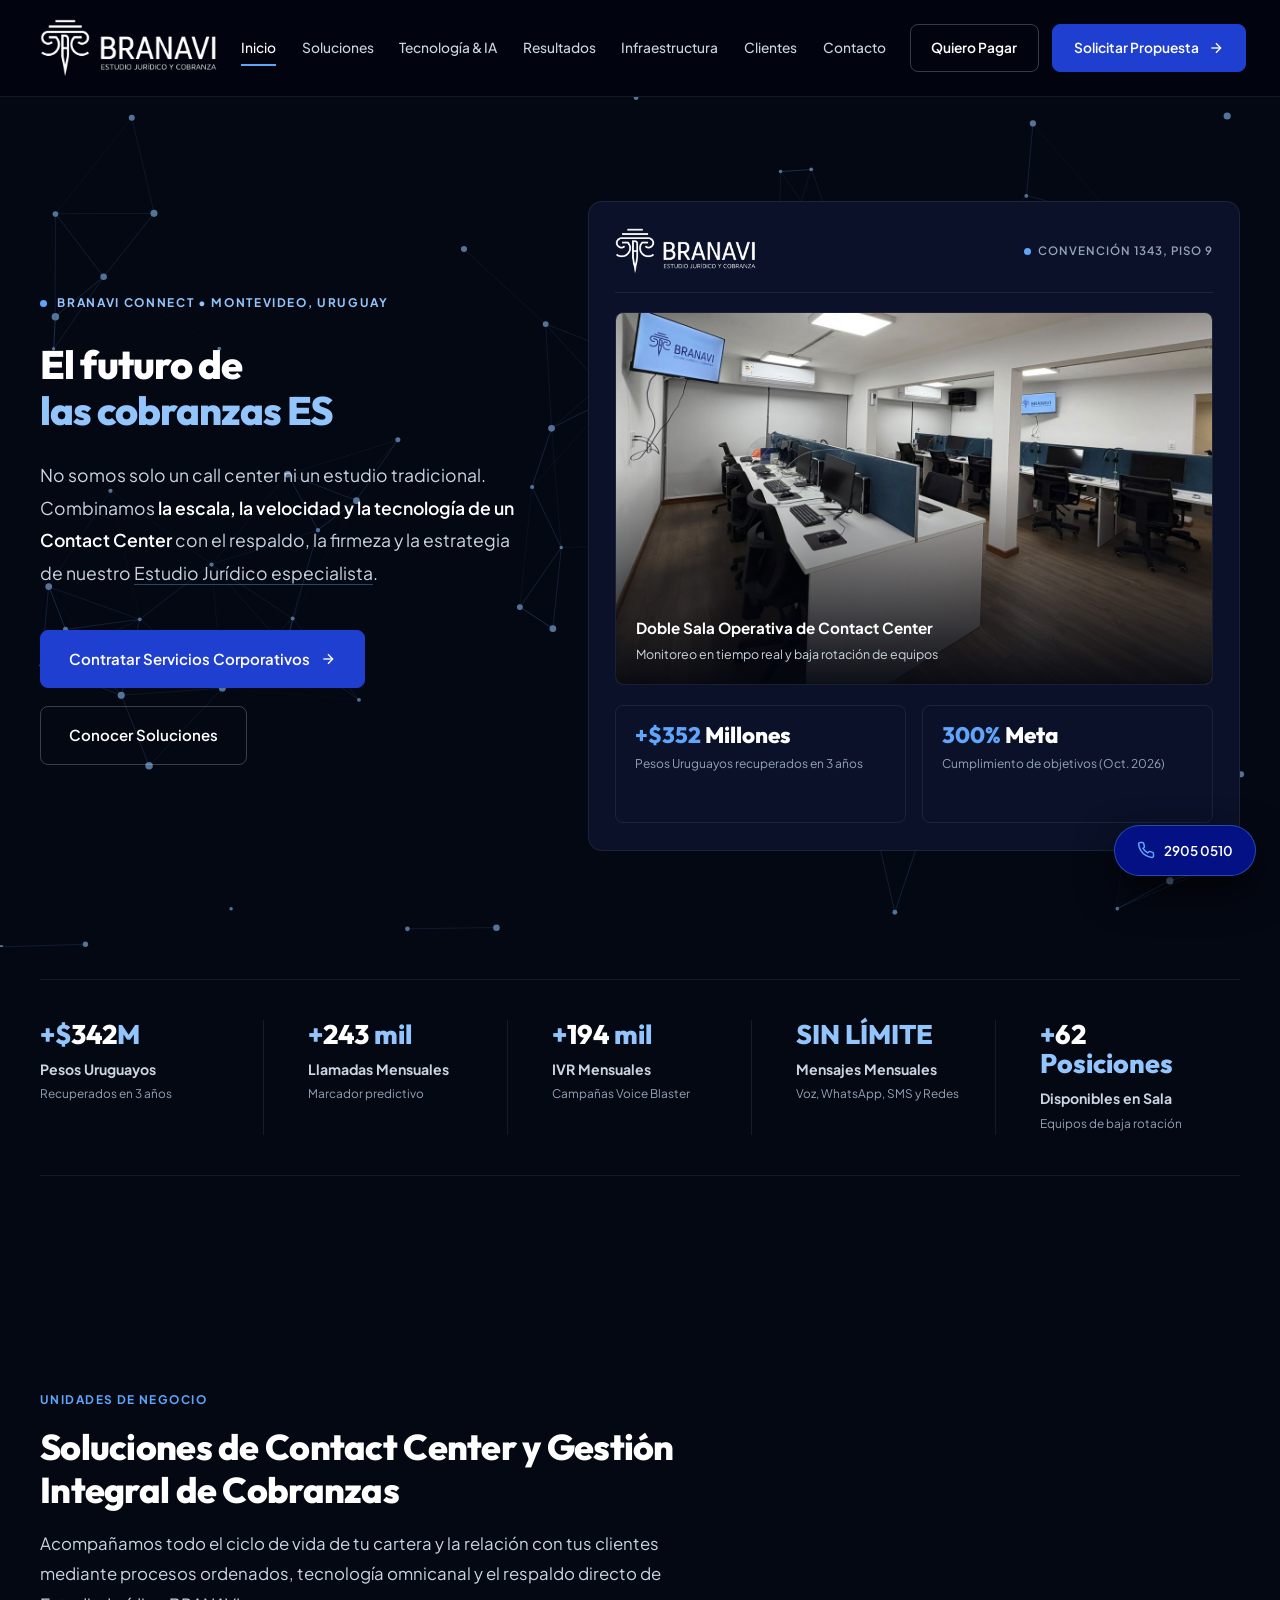
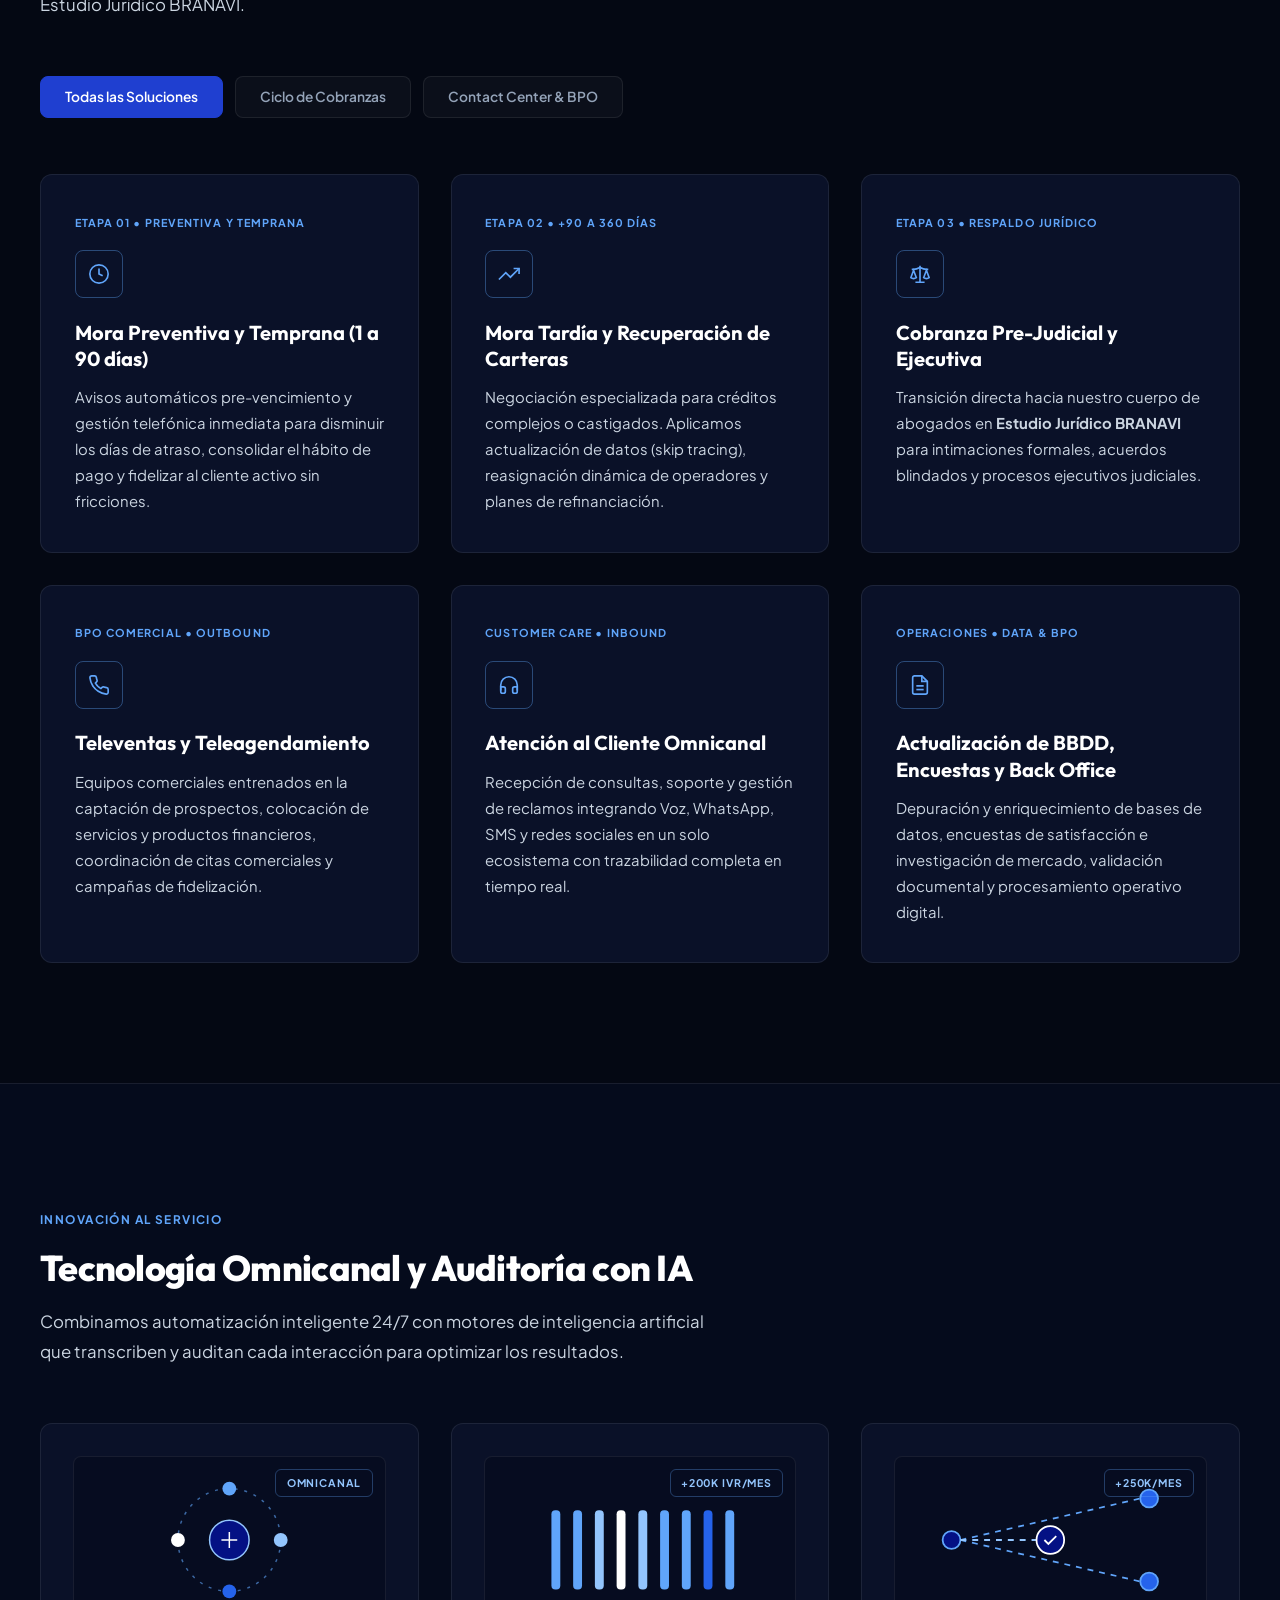
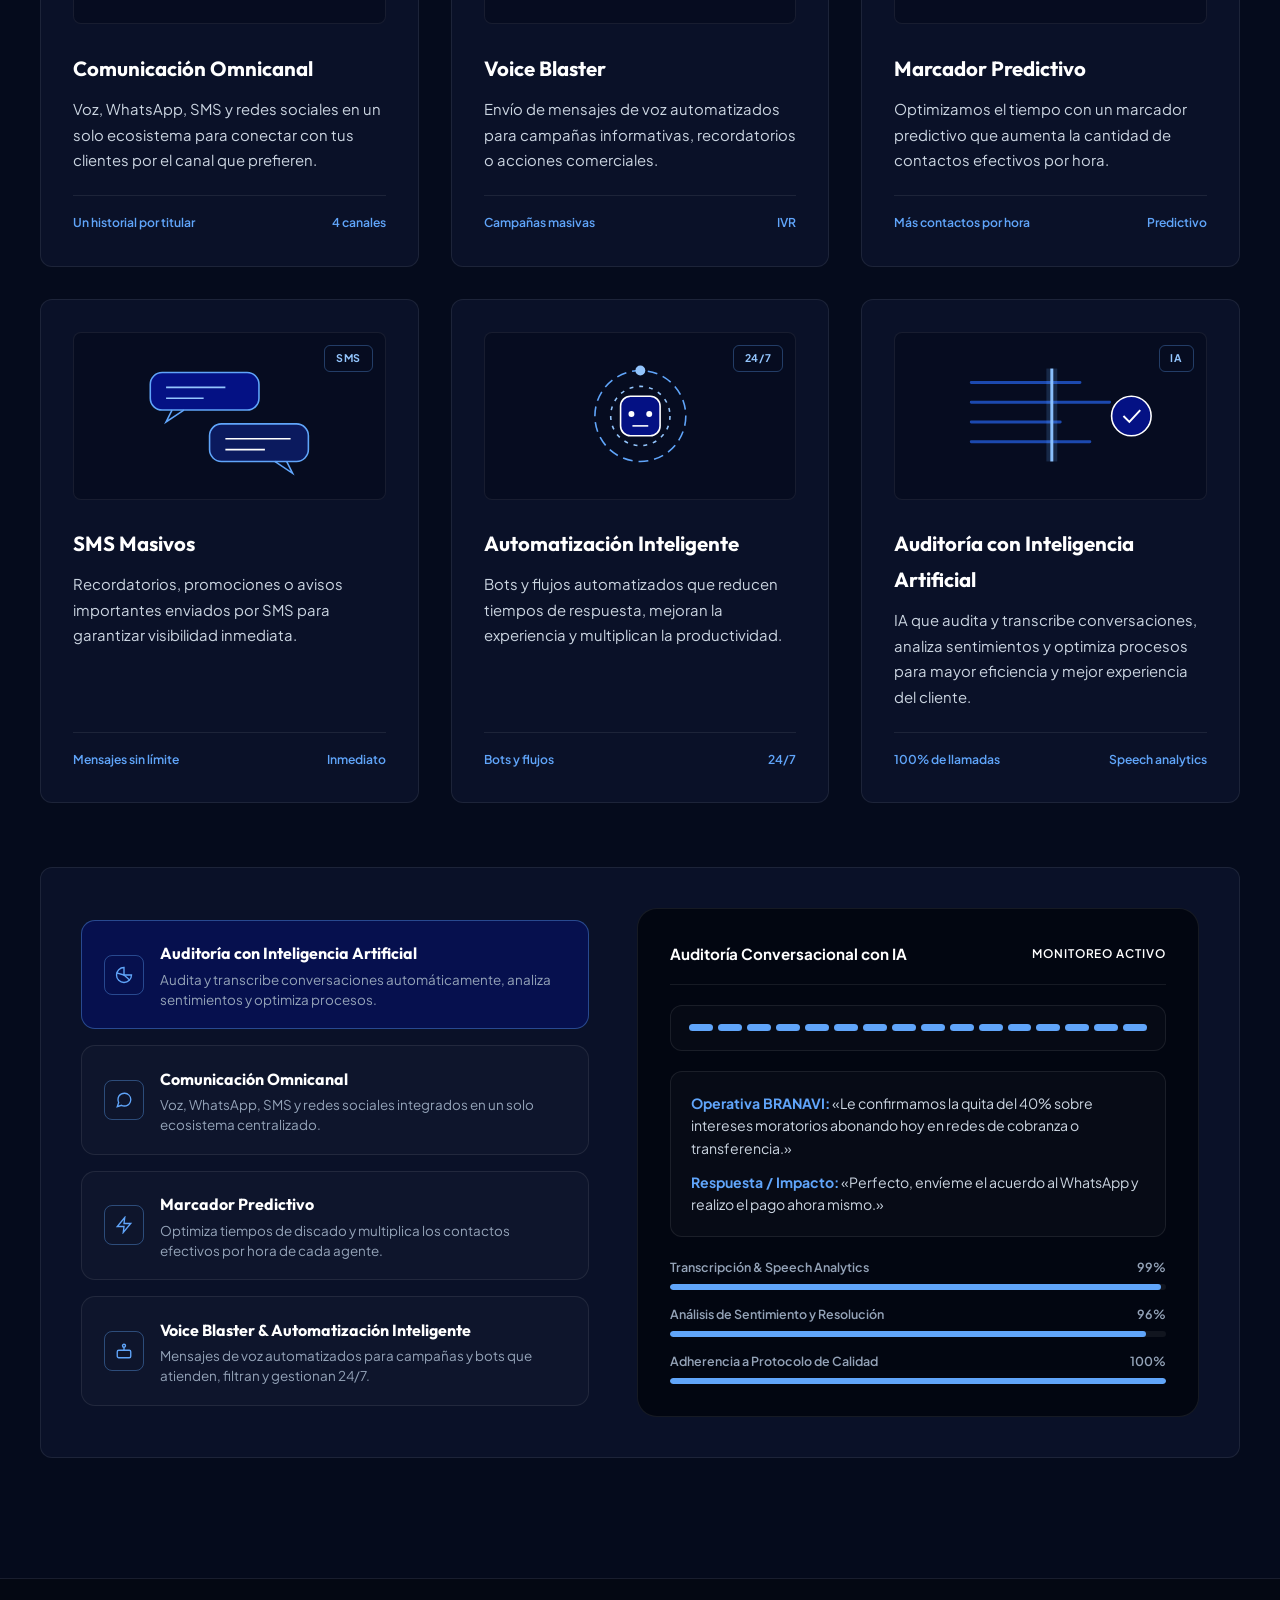
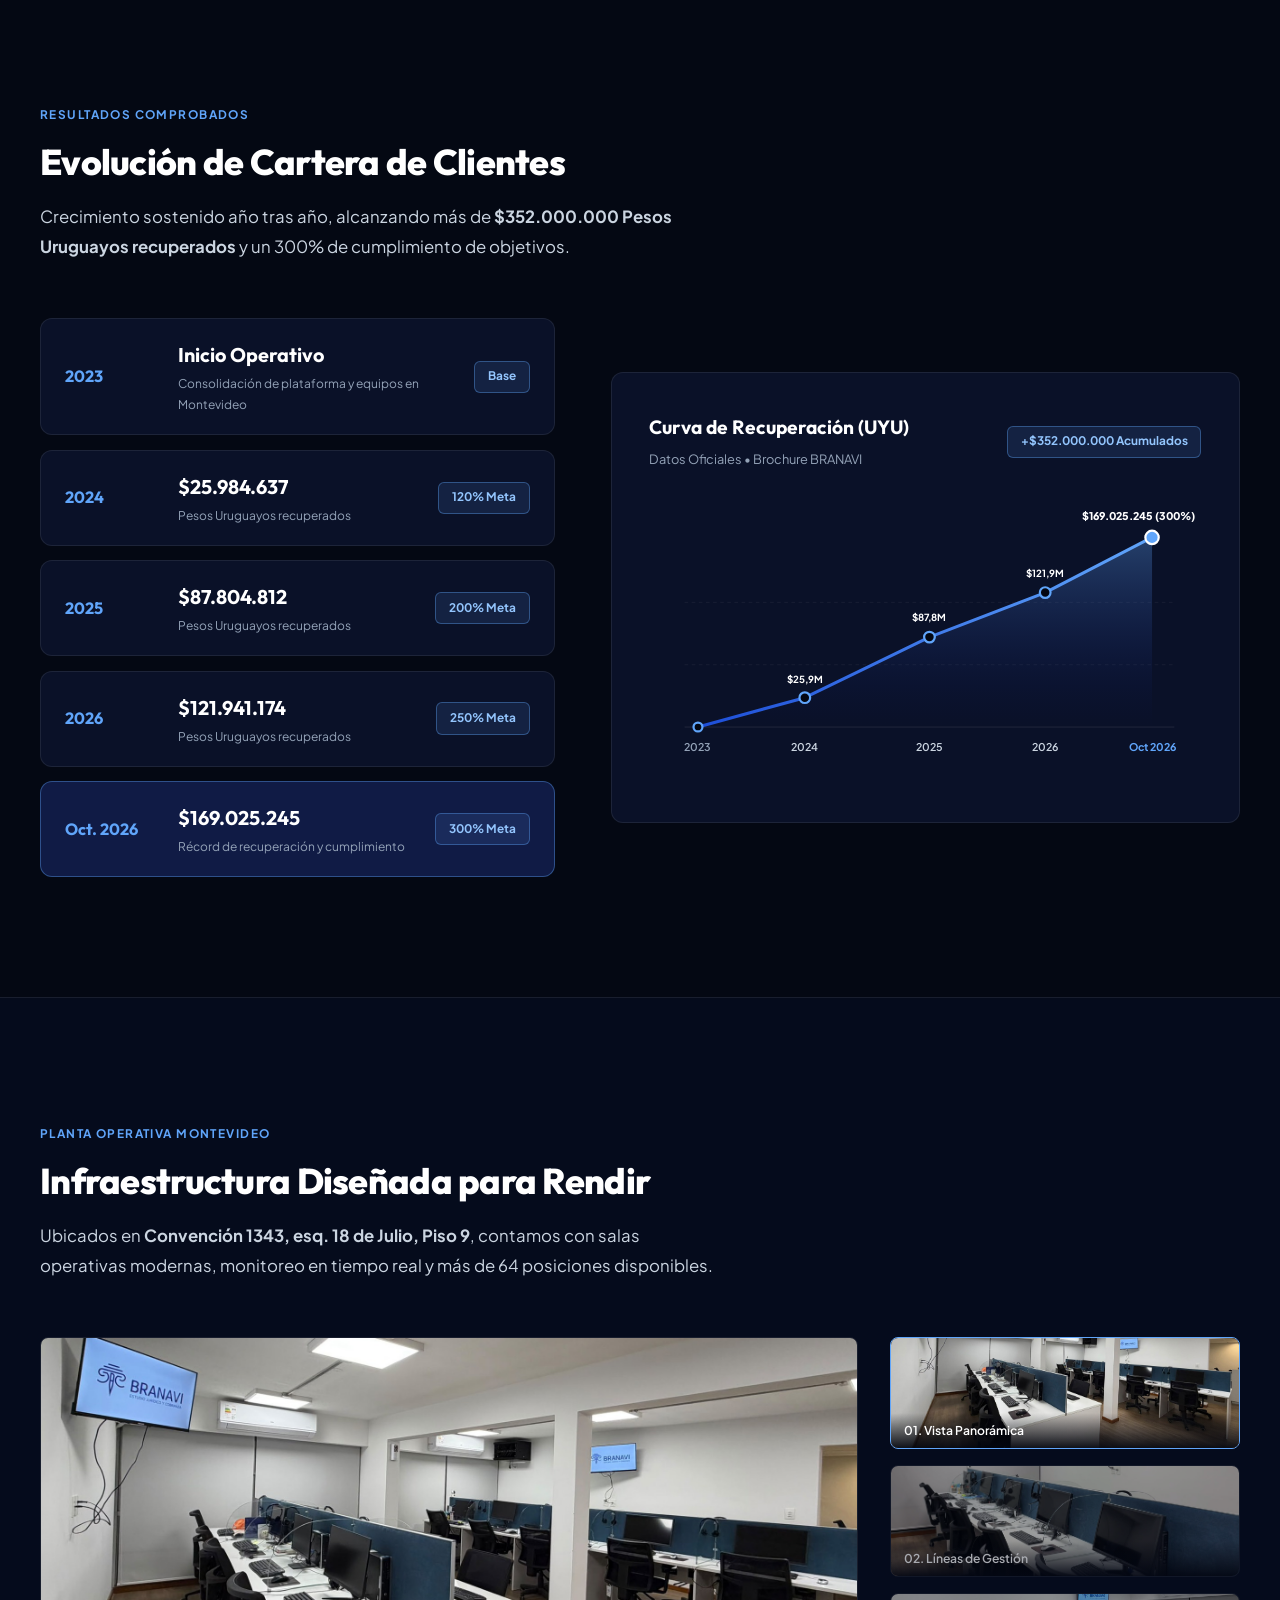
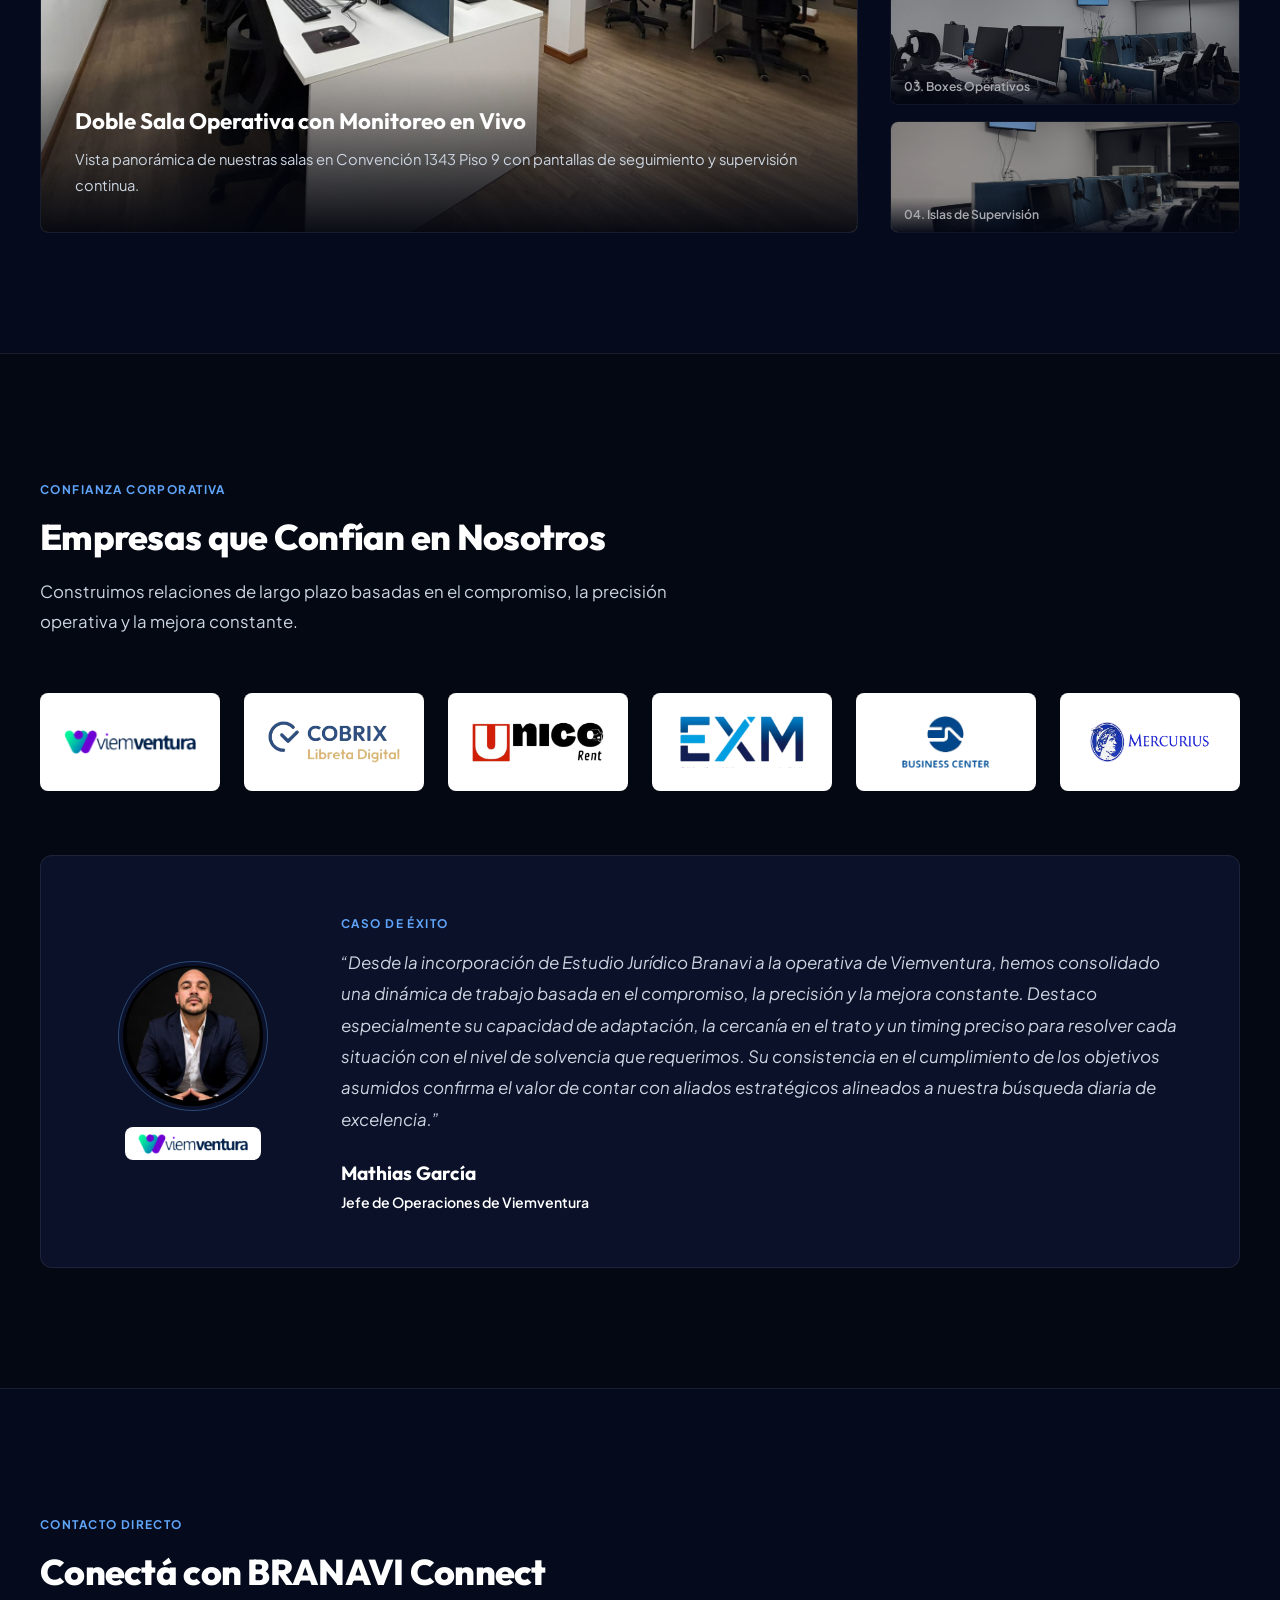
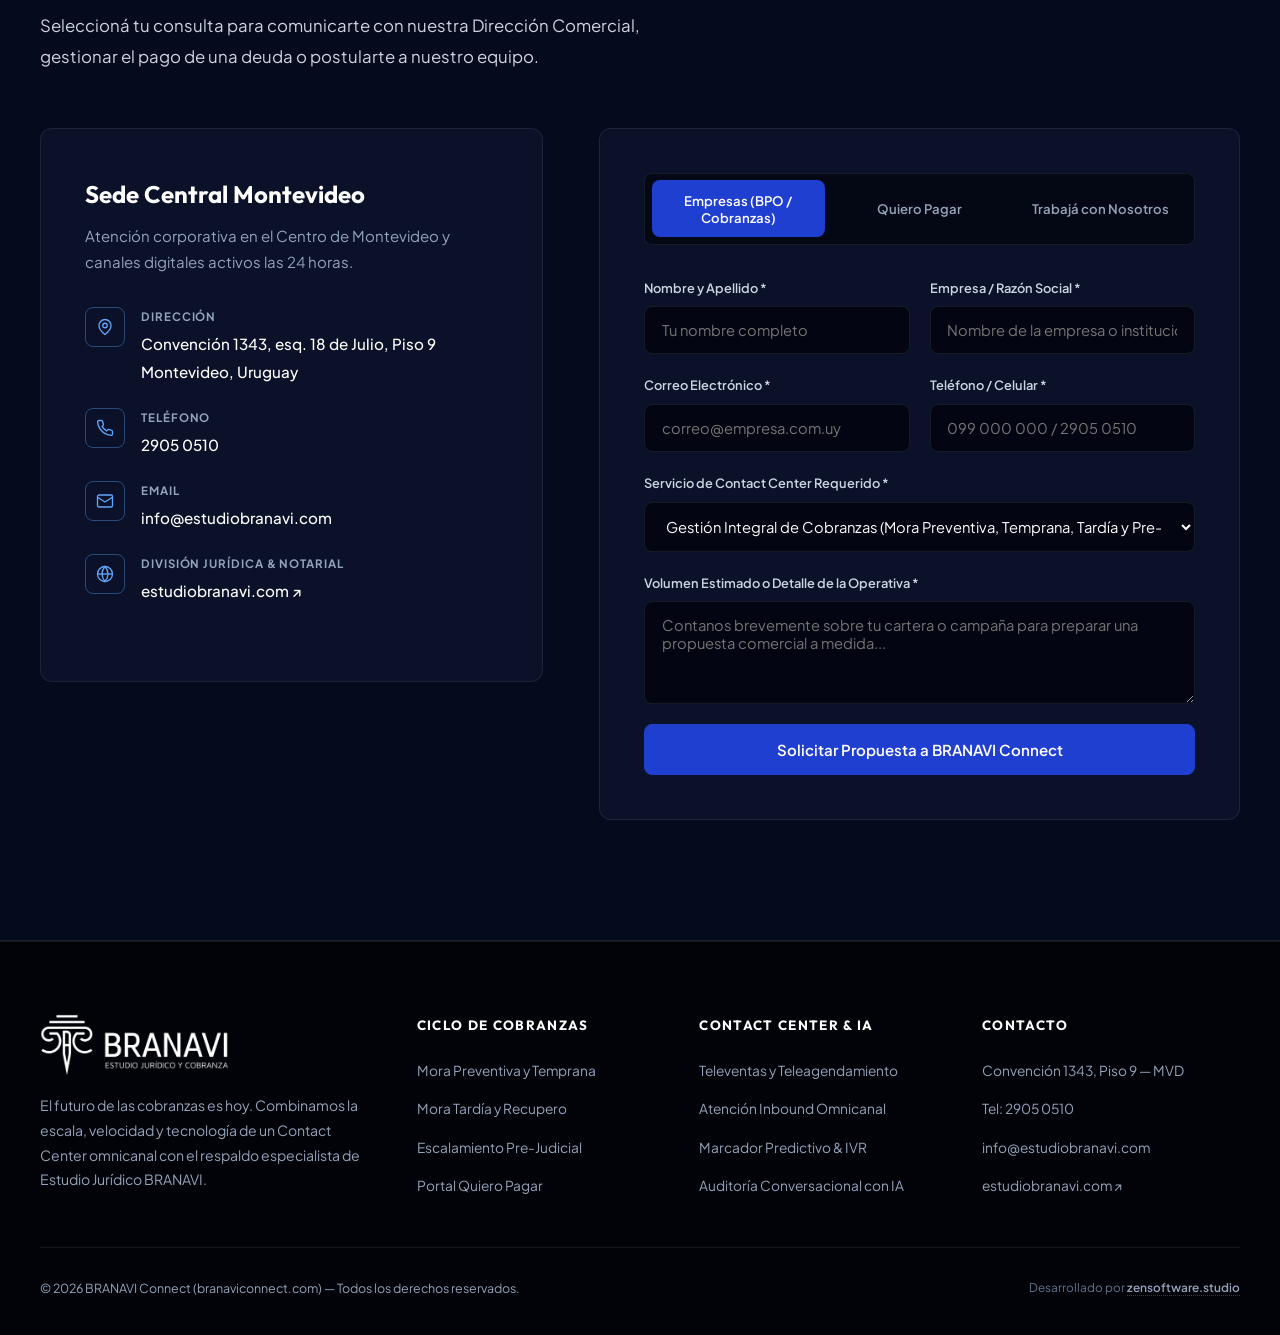
==== commit 0dc4a393: "Agrega favicon circular con el emblema de BRANAVI" ====
--- a/index.html
+++ b/index.html
@@ -8,6 +8,9 @@
   <link rel="preconnect" href="https://fonts.googleapis.com" />
   <link rel="preconnect" href="https://fonts.gstatic.com" crossorigin />
   <link href="https://fonts.googleapis.com/css2?family=Outfit:wght@600;700;800&family=Plus+Jakarta+Sans:wght@400;500;600;700&display=swap" rel="stylesheet" />
+  <link rel="icon" type="image/x-icon" href="favicon.ico" />
+  <link rel="icon" type="image/png" sizes="64x64" href="favicon.png" />
+  <link rel="apple-touch-icon" href="apple-touch-icon.png" />
   <link rel="stylesheet" href="styles.css" />
 </head>
 <body>
--- a/styles.css
+++ b/styles.css
@@ -1779,3 +1779,19 @@
 }
 .cc-video-showcase .hero-slide.is-active { opacity: 1; }
 @media (max-width: 820px) { .cc-video-showcase { height: auto; } }
+
+/* Titular: nunca se corta ni salta de línea */
+.hero-headline { font-size: clamp(2rem, 3.1vw, 2.85rem); line-height: 1.15; }
+.hero-dynamic-slot { min-height: 1.2em; }
+.hero-copy-col { min-width: 0; }
+
+/* Logo oficial: tamaño legible en navbar, tarjeta y footer */
+.brand-identity img { height: 58px; }
+.cc-top-bar img { height: 46px; }
+.footer-modern img { height: 62px !important; }
+.nav-inner { height: 96px; }
+@media (max-width: 820px) {
+  .hero-headline { font-size: 2rem; }
+  .brand-identity img { height: 46px; }
+  .navbar.mobile-open .nav-menu { top: 96px; }
+}
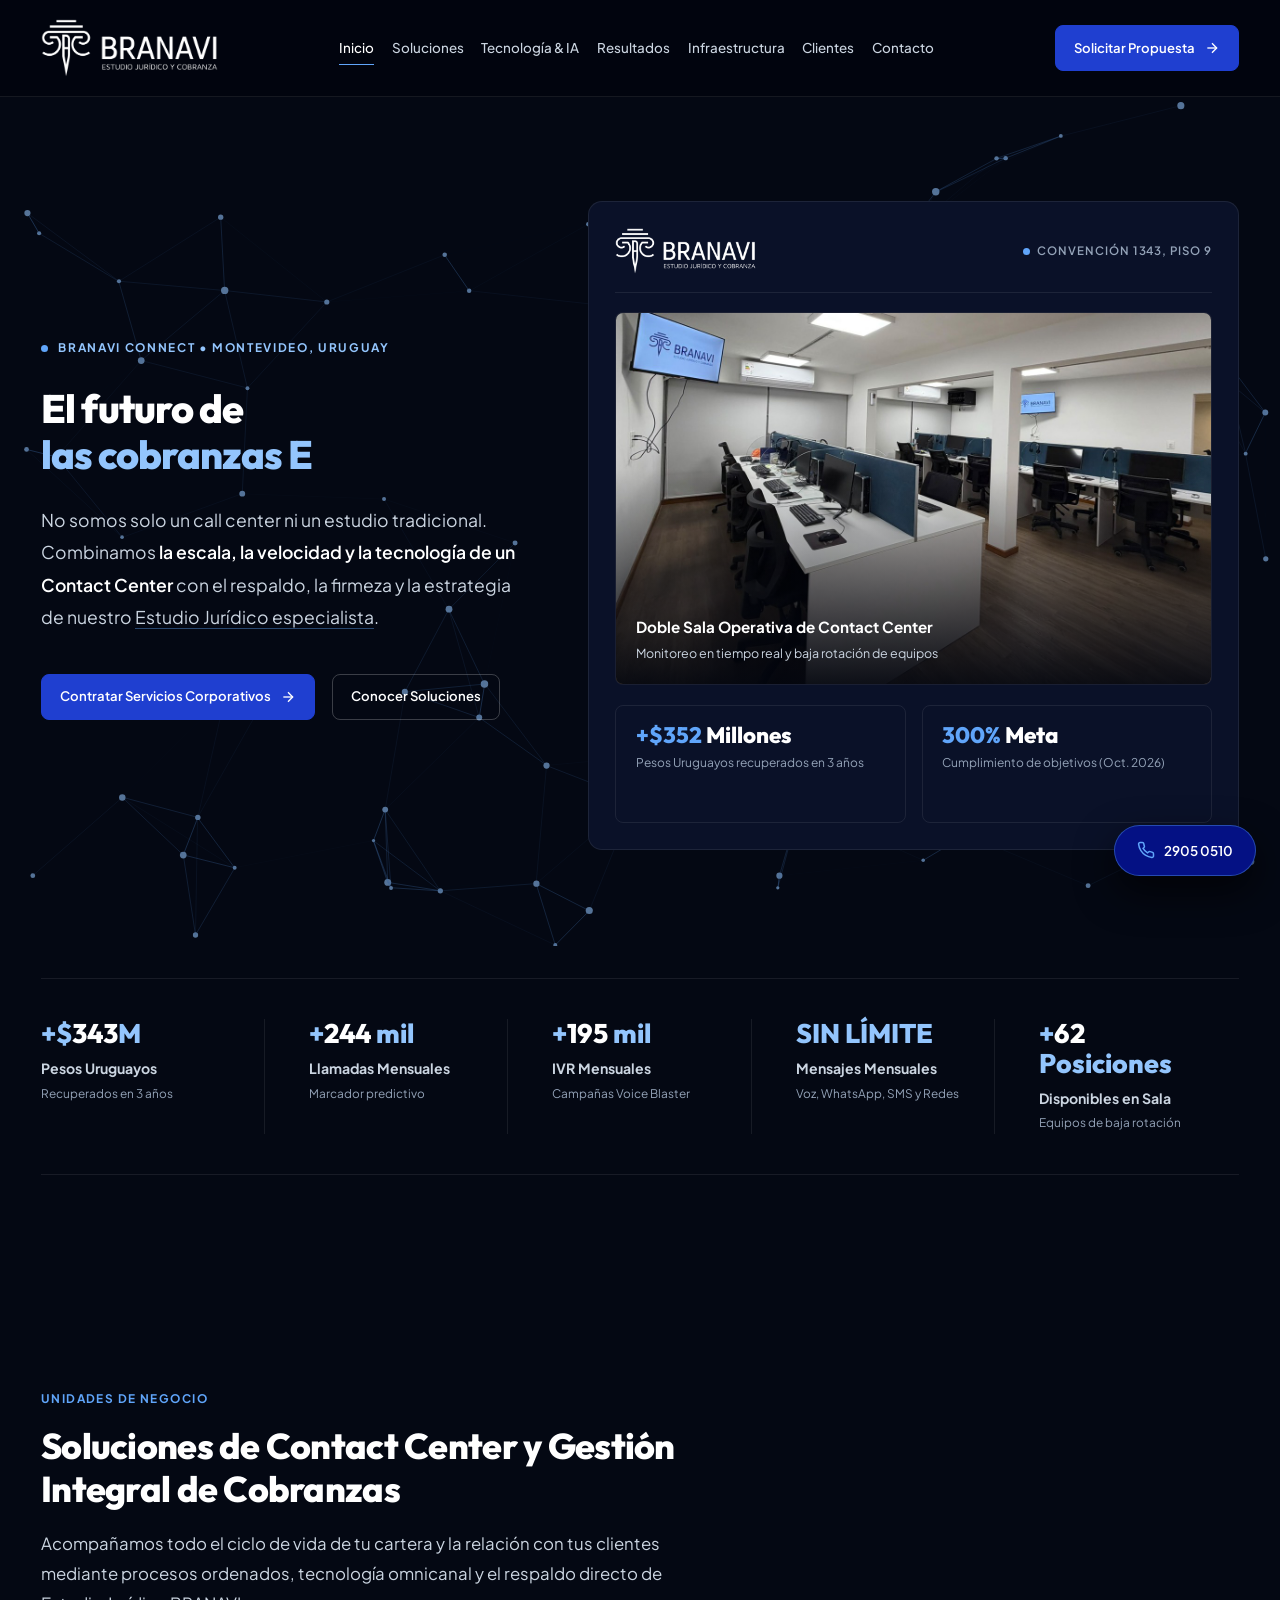
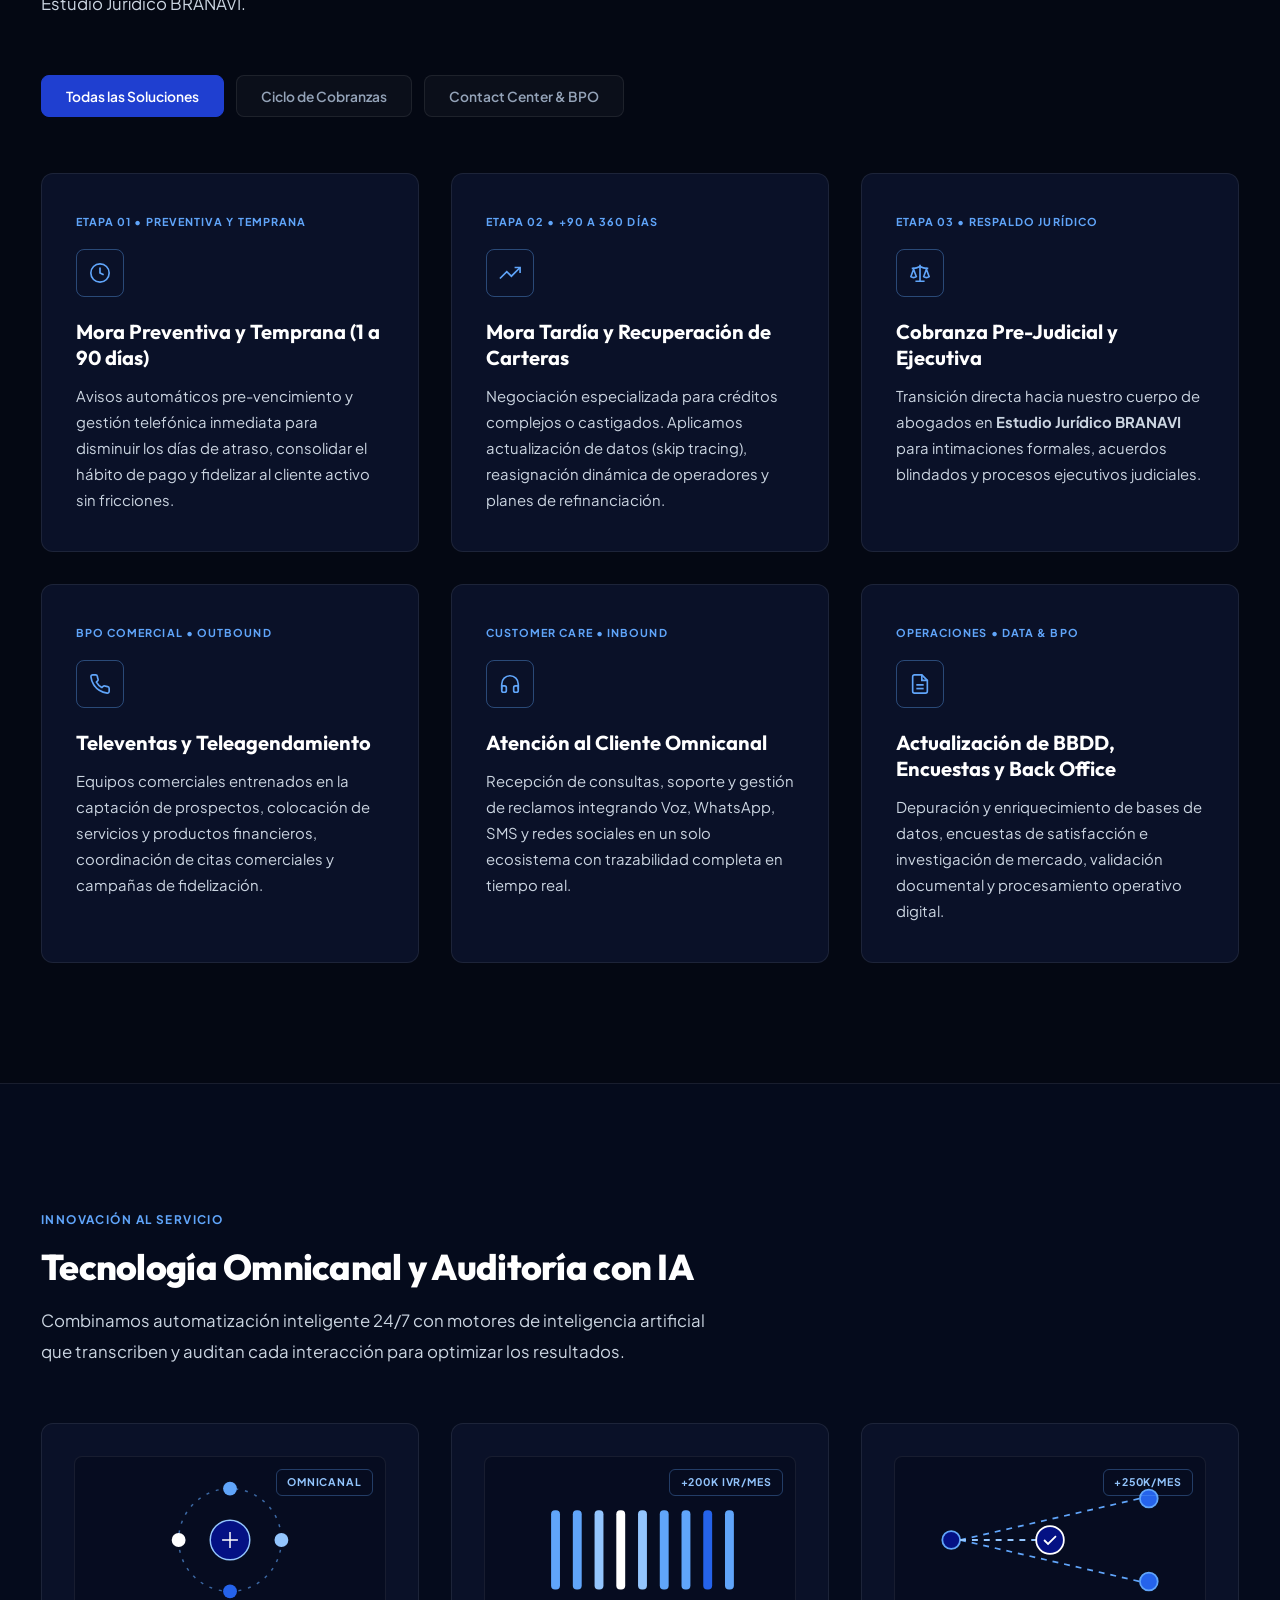
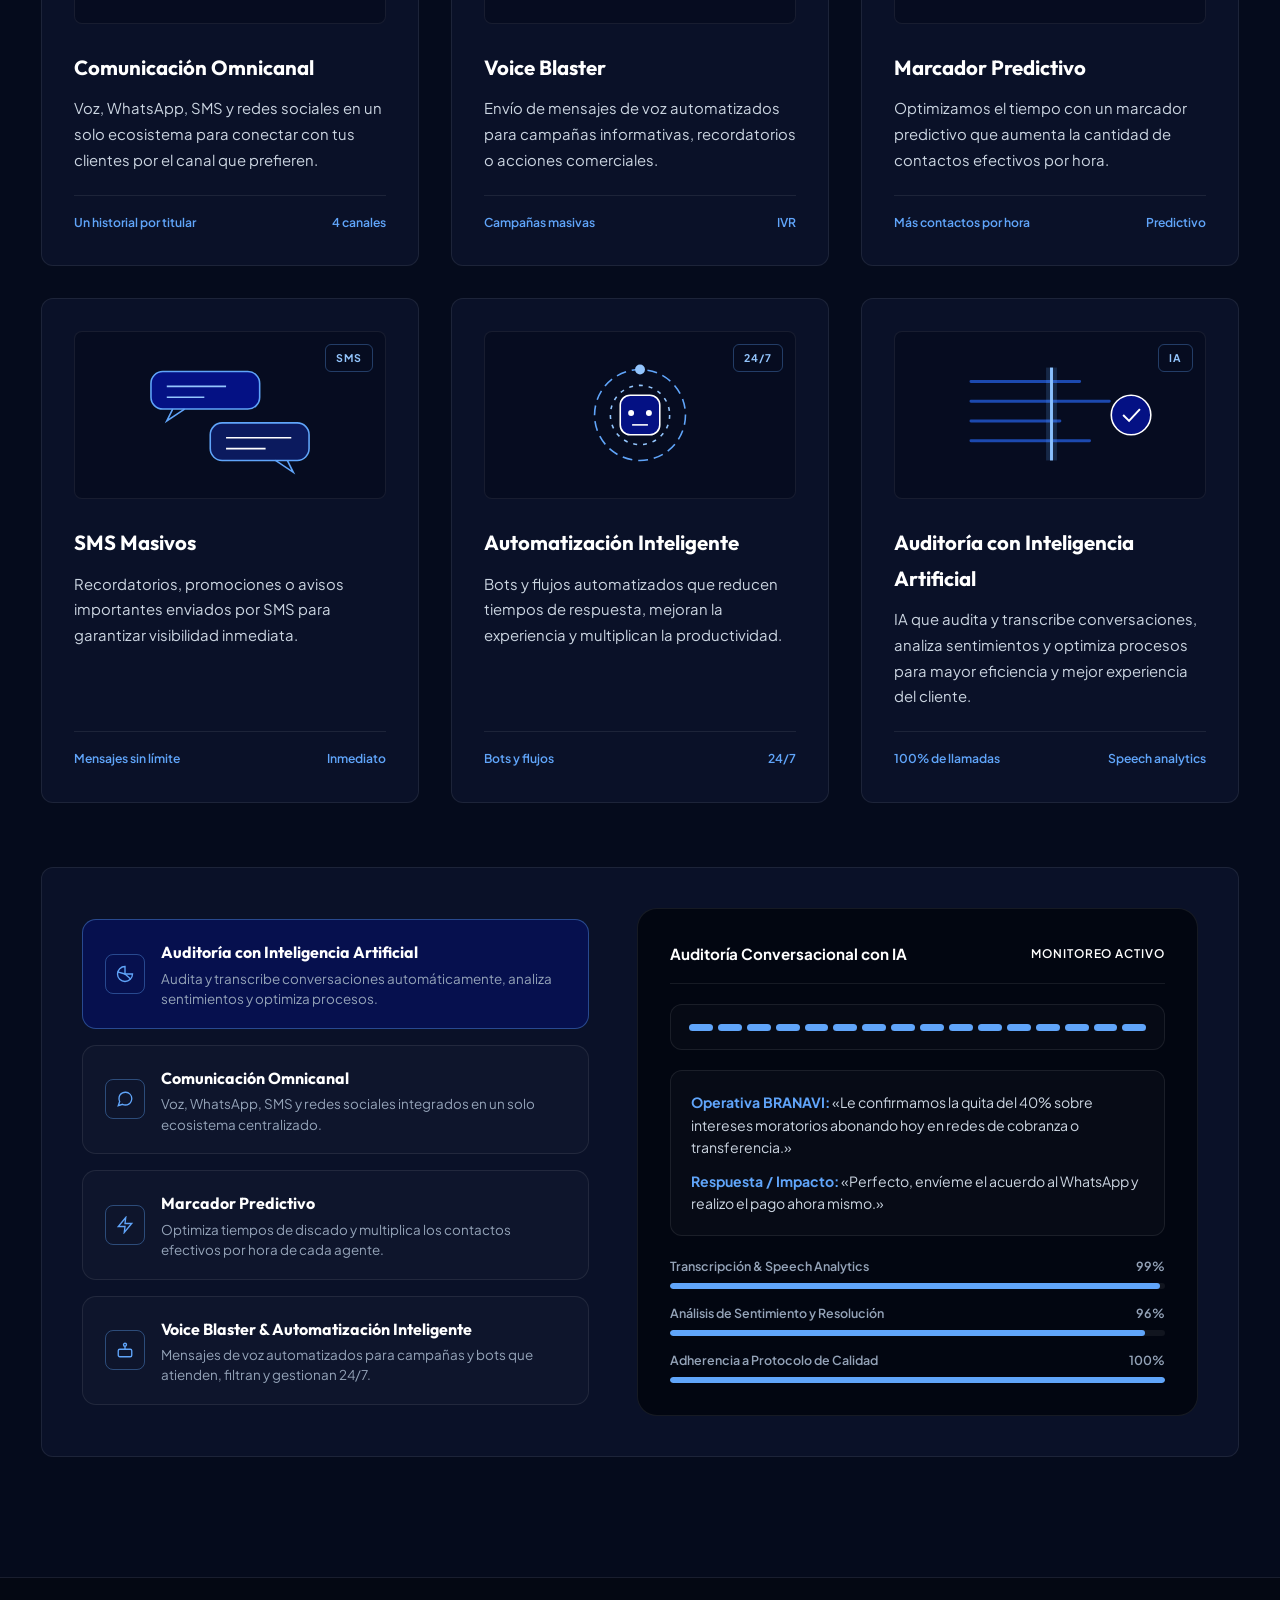
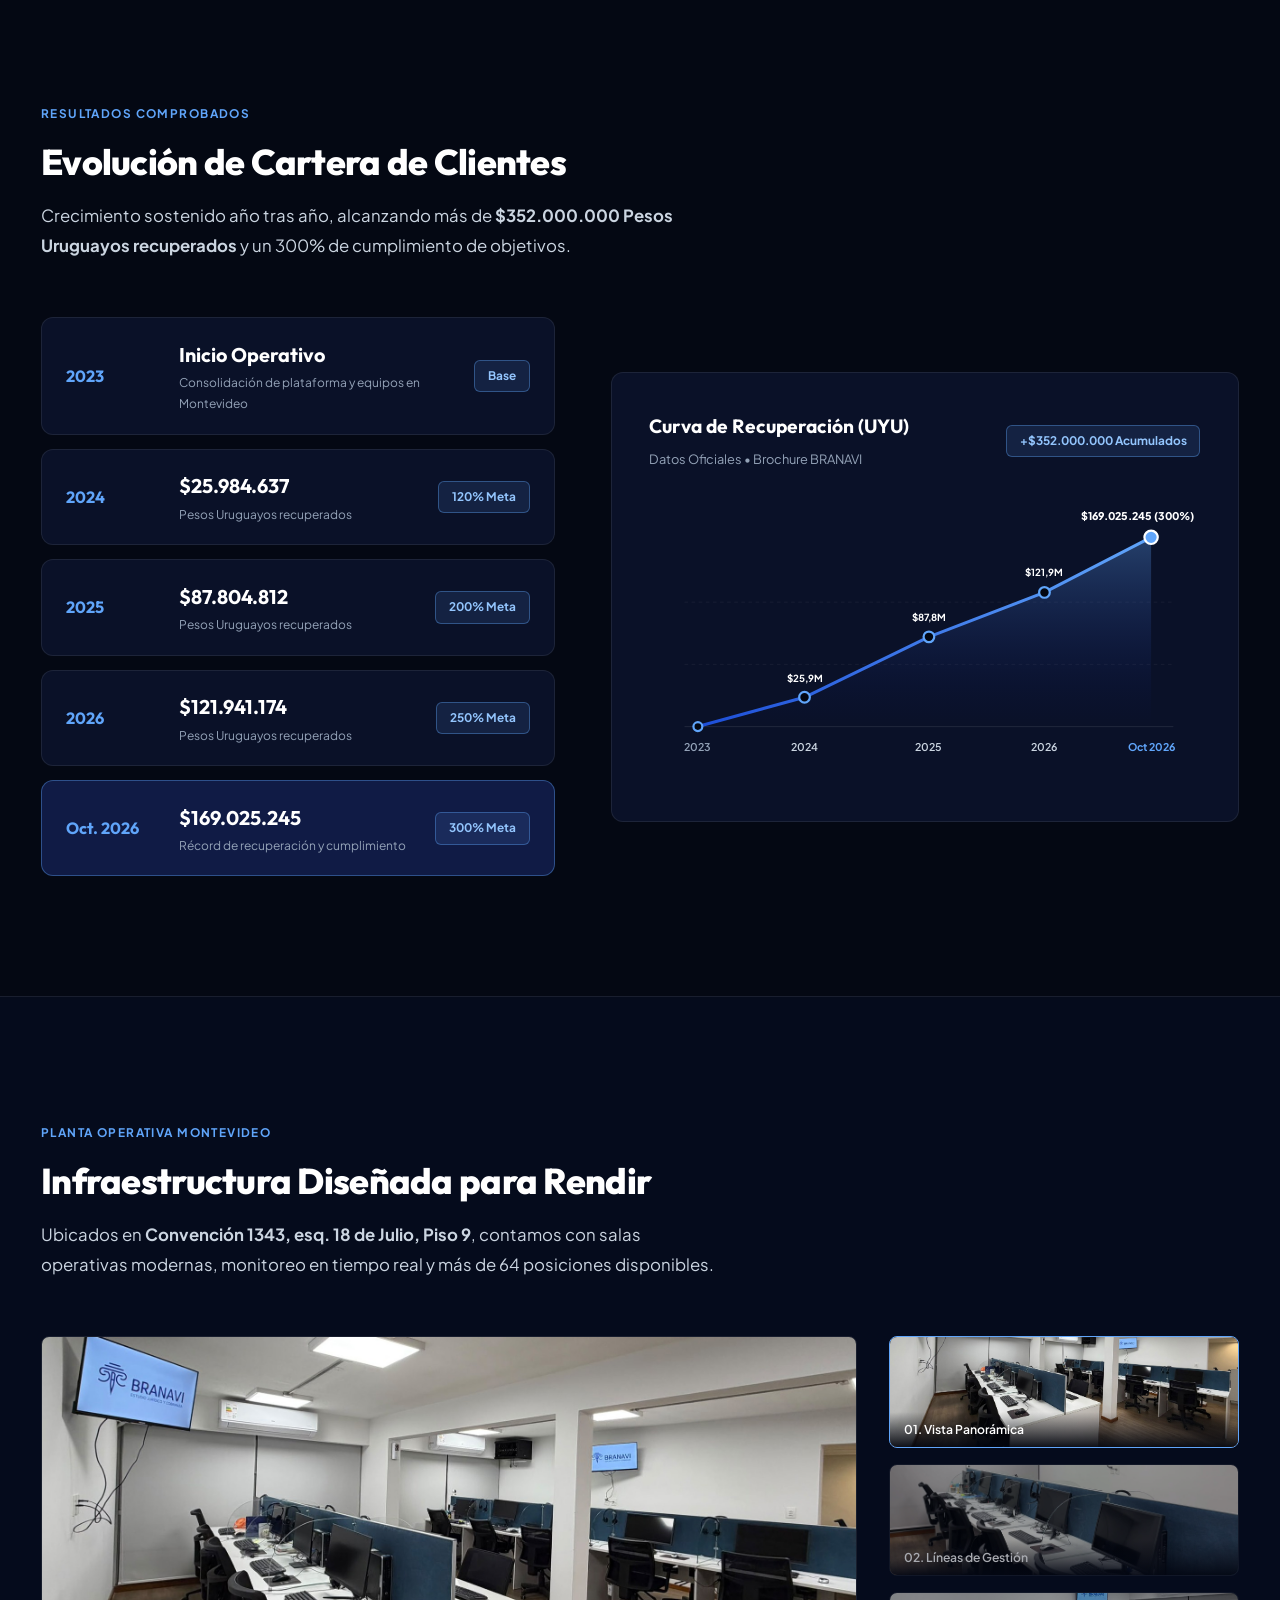
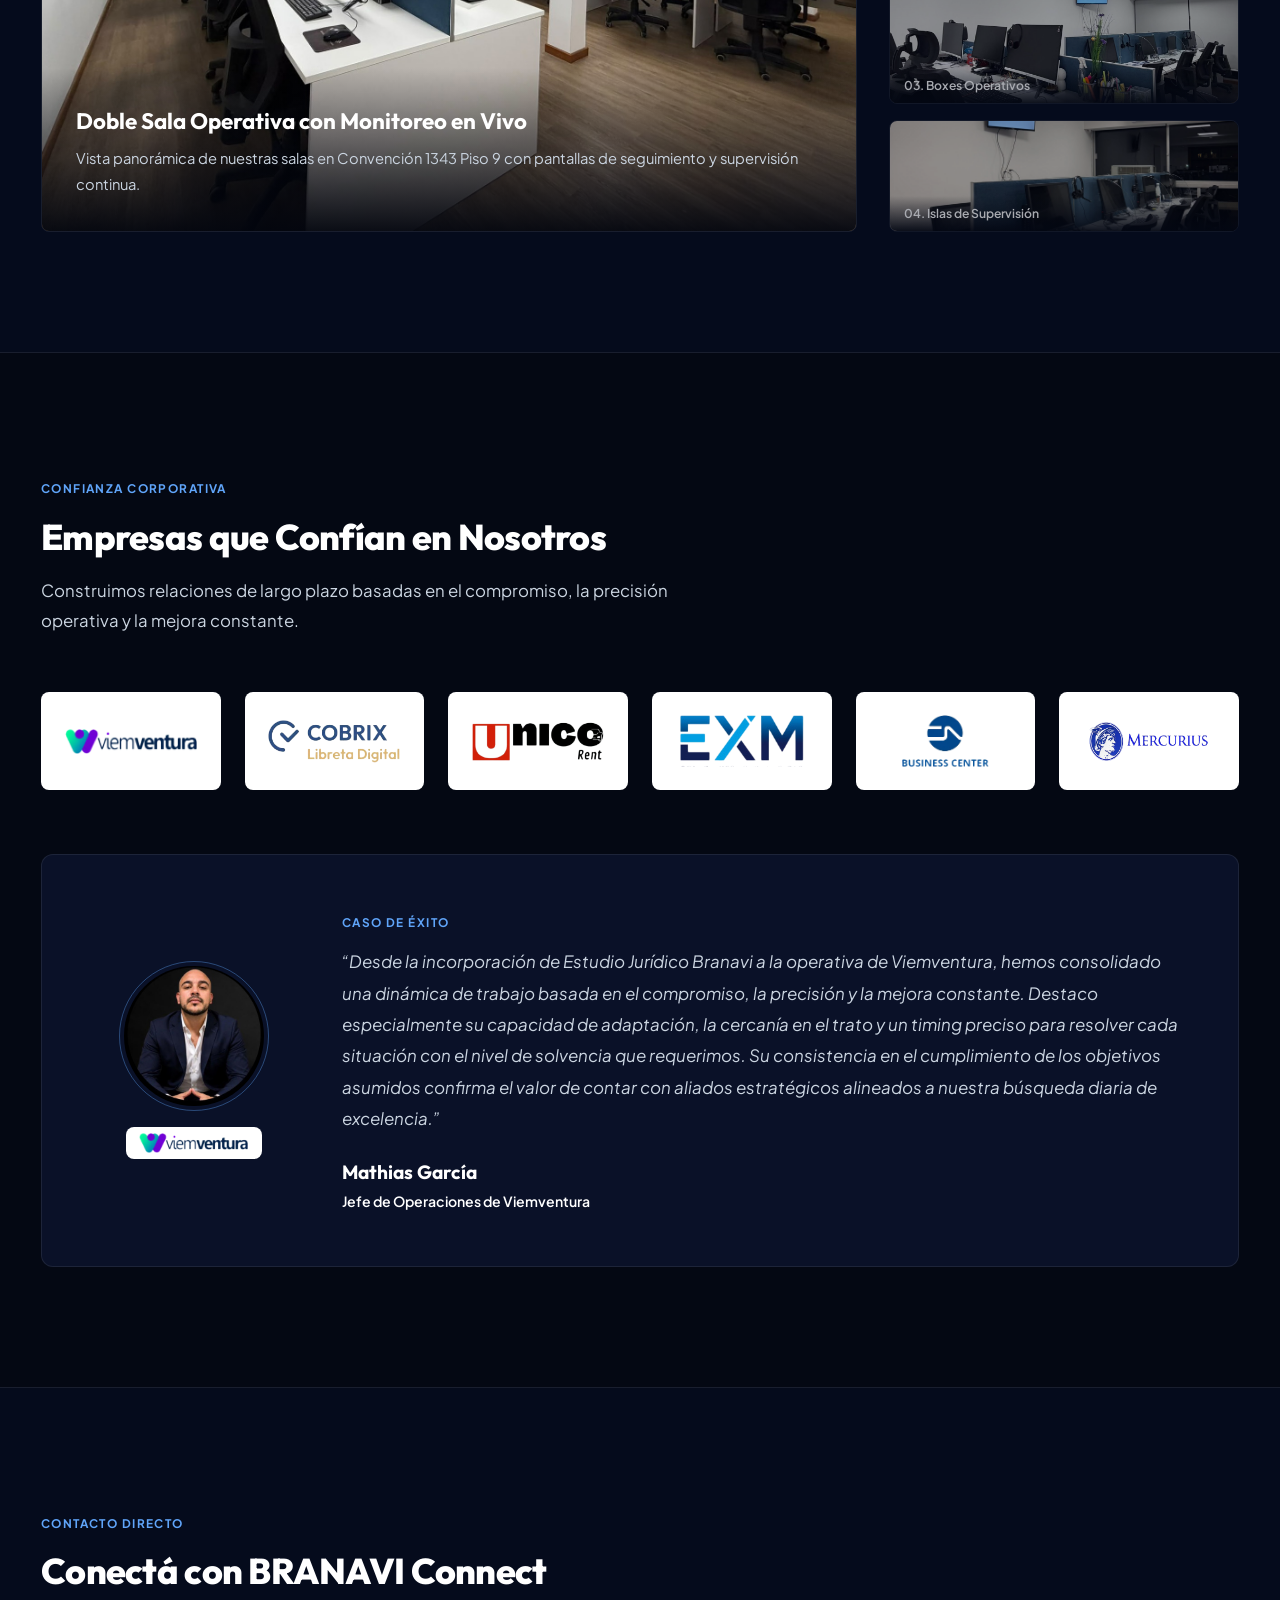
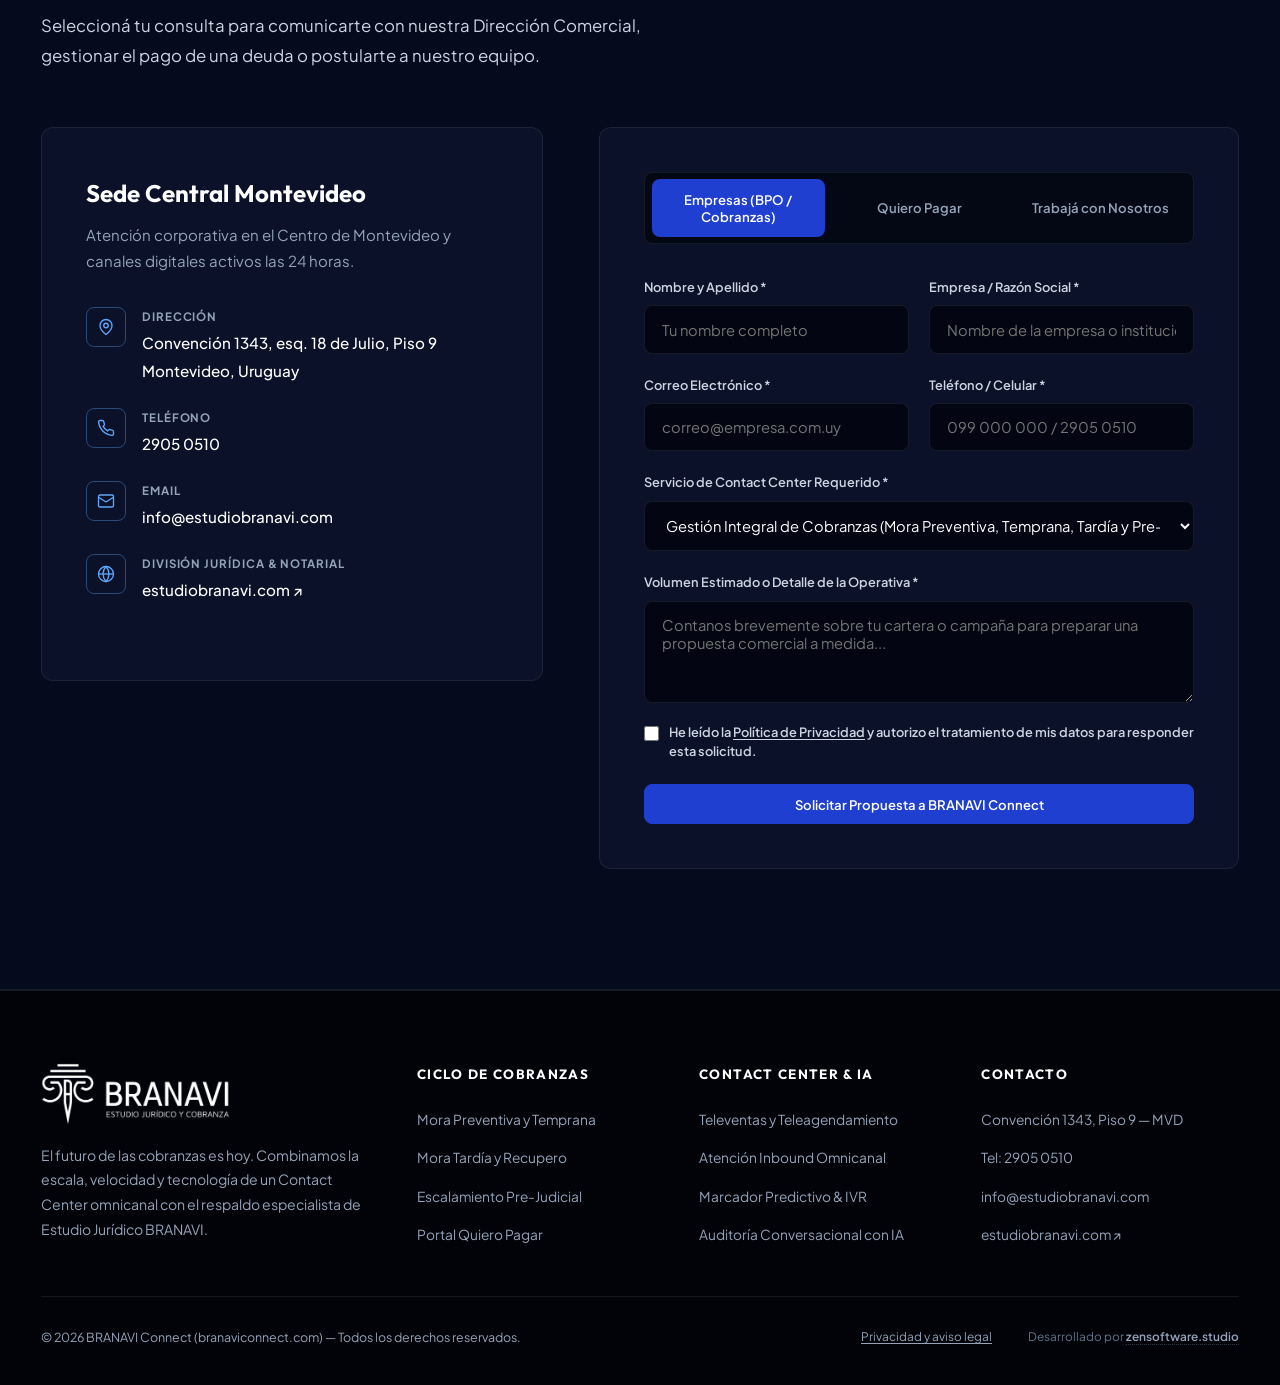
==== commit be4f1032: "Agrega politica de privacidad, aviso legal y consentimiento en formularios" ====
--- a/index.html
+++ b/index.html
@@ -865,7 +865,8 @@
             </div>
 
             <div class="field-box span-2">
-              <button type="submit" class="btn-magnetic btn-glow btn-xl" style="width:100%;" id="btnSubmitForm">
+              <label class="legal-consent"><input type="checkbox" required /><span>He leído la <a href="privacidad.html" target="_blank" rel="noopener">Política de Privacidad</a> y autorizo el tratamiento de mis datos para responder esta solicitud.</span></label>
+<button type="submit" class="btn-magnetic btn-glow btn-xl" style="width:100%;" id="btnSubmitForm">
                 Solicitar Propuesta a BRANAVI Connect
               </button>
               <p id="formStatusMsg" style="display:none;margin-top:0.85rem;padding:0.8rem 1rem;border-radius:10px;background:rgba(96,165,250,0.12);border:1px solid rgba(96,165,250,0.35);color:#93c5fd;font-size:0.85rem;"></p>
@@ -922,7 +923,7 @@
 
       <div class="footer-copy">
         <span>© 2026 BRANAVI Connect (branaviconnect.com) — Todos los derechos reservados.</span>
-        <span class="dev-credit">
+        <a class="legal-link" href="privacidad.html">Privacidad y aviso legal</a><span class="dev-credit">
           Desarrollado por <a href="https://zensoftware.studio" target="_blank" rel="noopener">zensoftware.studio</a>
         </span>
       </div>
--- a/styles.css
+++ b/styles.css
@@ -1795,3 +1795,166 @@
   .brand-identity img { height: 46px; }
   .navbar.mobile-open .nav-menu { top: 96px; }
 }
+
+/* ==========================================================================
+   RESPONSIVE v2.2 — notebooks 13"-15", tablets, Android e iPhone
+   ========================================================================== */
+html, body { max-width: 100%; overflow-x: hidden; }
+img, svg, video, canvas { max-width: 100%; }
+
+/* Contenedor que se adapta: centrado y con margen proporcional */
+.container {
+  max-width: 1360px;
+  padding-left: clamp(1.25rem, 3.2vw, 3rem);
+  padding-right: clamp(1.25rem, 3.2vw, 3rem);
+}
+.hero-grid { width: 100%; }
+
+/* Notebooks (14"/15" con escala de Windows): menú compacto, nada se sale */
+@media (max-width: 1500px) {
+  .brand-tag { display: none; }
+  .nav-menu { gap: 1.35rem; }
+  .nav-menu a { font-size: 0.84rem; }
+  .btn-magnetic { padding: 0.65rem 1.1rem; font-size: 0.82rem; }
+}
+@media (max-width: 1320px) {
+  .nav-cta-group .btn-glass { display: none; }
+  .nav-menu { gap: 1.1rem; }
+}
+
+/* Menú hamburguesa desde tablet hacia abajo */
+@media (max-width: 1180px) {
+  .nav-menu { display: none; }
+  .mobile-toggle { display: inline-flex; margin-left: auto; }
+  .nav-cta-group { margin-left: 0; }
+  .navbar.mobile-open .nav-menu {
+    display: flex;
+    flex-direction: column;
+    align-items: flex-start;
+    gap: 0;
+    position: absolute;
+    top: 100%;
+    left: 0;
+    right: 0;
+    max-height: calc(100vh - 100px);
+    overflow-y: auto;
+    background: rgba(2, 5, 14, 0.98);
+    padding: 0.75rem clamp(1.25rem, 3.2vw, 3rem) 1.5rem;
+    border-bottom: 1px solid var(--border-subtle);
+  }
+  .navbar.mobile-open .nav-menu a {
+    width: 100%;
+    padding: 0.95rem 0;
+    font-size: 1rem;
+    border-bottom: 1px solid var(--border-subtle);
+  }
+  .navbar.mobile-open .nav-menu a::after { display: none; }
+  .hero-grid { grid-template-columns: minmax(0, 1fr); gap: 2.5rem; }
+  .hero-stage { padding: 4.5rem 0 4rem; }
+  .command-center-wrap { max-width: 640px; }
+  .counters-grid { grid-template-columns: repeat(3, 1fr); row-gap: 2rem; }
+  .counter-card { border-right: none; padding: 0 1rem; }
+  .counter-card:first-child { padding-left: 1rem; }
+}
+
+/* Celulares (Android / iPhone) */
+@media (max-width: 640px) {
+  .nav-inner { height: 76px; gap: 0.75rem; }
+  .brand-identity img { height: 42px; }
+  .navbar.mobile-open .nav-menu { max-height: calc(100vh - 80px); }
+  .nav-cta-group { display: none; }
+
+  .hero-stage { padding: 3rem 0 3rem; }
+  .hero-headline { font-size: 1.95rem; }
+  .hero-dynamic-slot { white-space: normal; min-height: 2.35em; }
+  .hero-description { font-size: 1rem; margin-bottom: 1.75rem; }
+  .hero-actions { flex-direction: column; gap: 0.75rem; }
+  .hero-actions .btn-magnetic { width: 100%; }
+  .hero-eyebrow-pill { font-size: 0.68rem; margin-bottom: 1.25rem; }
+
+  .command-center-card { padding: 1rem; }
+  .cc-top-bar img { height: 38px; }
+  .cc-status-label { font-size: 0.62rem; }
+  .cc-kpi-duo { grid-template-columns: 1fr; gap: 0.75rem; }
+  .cc-kpi-box { min-height: 0; }
+  .cc-kpi-box .num { font-size: 1.3rem; }
+  .cc-hud-bottom { height: 3rem; }
+
+  .counters-section { padding: 1rem 0 3.5rem; }
+  .counters-grid { grid-template-columns: 1fr 1fr; padding: 1.75rem 0; gap: 1.75rem 0.5rem; }
+  .counter-card { padding: 0 0.75rem; }
+  .counter-card:first-child { padding-left: 0.75rem; }
+  .counter-card:last-child { grid-column: span 2; }
+  .counter-value { font-size: 1.55rem; }
+
+  .section { padding: 4rem 0; }
+  .section-head { margin-bottom: 2.25rem; }
+  .section-title { font-size: 1.65rem; }
+  .section-subtitle { font-size: 0.97rem; }
+  .ecosystem-switcher { gap: 0.5rem; }
+  .eco-tab { padding: 0.6rem 1rem; font-size: 0.8rem; }
+
+  .tech-bento-grid, .cards-3d-grid { grid-template-columns: 1fr; gap: 1.25rem; }
+  .tech-module-card { padding: 1.25rem; }
+  .tech-visual-stage { height: 150px; }
+  .tilt-card { padding: 1.5rem 1.35rem; }
+
+  .ai-engine-layout { padding: 1.1rem; gap: 1.5rem; }
+  .ai-console-card { padding: 1.15rem; }
+  .ai-feature-item { padding: 0.95rem; grid-template-columns: 36px 1fr; gap: 0.8rem; }
+  .ai-meter-label { font-size: 0.72rem; gap: 0.5rem; }
+
+  .results-grid { gap: 2rem; }
+  .timeline-step-card { grid-template-columns: 1fr auto; gap: 0.35rem 0.75rem; padding: 1rem; }
+  .timeline-step-card .tl-year { grid-column: 1 / -1; }
+  .chart-showcase-box { padding: 1rem; }
+
+  .gallery-main-viewport { min-height: 0; aspect-ratio: 4 / 3; }
+  .gallery-caption-bar { padding: 1rem; }
+  .gallery-caption-bar h3 { font-size: 1.05rem; }
+  .gallery-caption-bar p { display: none; }
+  .gallery-thumbs-stack { grid-template-columns: repeat(2, 1fr); grid-template-rows: auto; gap: 0.6rem; }
+  .gallery-thumb-item { height: 84px; }
+
+  .clients-wall { grid-template-columns: repeat(2, 1fr); gap: 0.75rem; margin-bottom: 2.5rem; }
+  .client-tile { height: 80px; padding: 0.9rem; }
+  .testimonial-hero-card { padding: 1.5rem 1.15rem; gap: 1.5rem; text-align: left; }
+  .testi-quote { font-size: 0.97rem; }
+
+  .contact-dual-grid { gap: 1.5rem; }
+  .contact-card-left, .contact-card-right { padding: 1.5rem 1.15rem; }
+  .mode-pills { grid-template-columns: 1fr; }
+  .modern-form-grid { grid-template-columns: 1fr; }
+  .field-box.span-2 { grid-column: span 1; }
+  .field-box input, .field-box select, .field-box textarea { font-size: 16px; } /* evita el zoom automático de iPhone */
+
+  .footer-modern { padding: 3rem 0 6rem; }
+  .footer-cols { grid-template-columns: 1fr; gap: 2rem; }
+  .footer-copy { flex-direction: column; align-items: flex-start; }
+  .floating-action-hub { bottom: 16px; right: 16px; padding: 0.7rem 1.1rem; }
+}
+
+/* Celulares muy chicos */
+@media (max-width: 380px) {
+  .hero-headline { font-size: 1.7rem; }
+  .brand-identity img { height: 38px; }
+}
+
+/* ---- Aviso legal y consentimiento (letra chica) ---- */
+.legal-consent { display: flex; gap: 0.6rem; align-items: flex-start; margin-bottom: 1rem; font-size: 0.74rem; line-height: 1.5; color: var(--text-muted); cursor: pointer; }
+.legal-consent input { margin-top: 3px; flex-shrink: 0; width: 15px; height: 15px; accent-color: #2563eb; }
+.legal-consent a, .legal-link { color: var(--text-secondary); text-decoration: underline; text-underline-offset: 2px; }
+.legal-link { font-size: 0.74rem; color: var(--text-muted); }
+.footer-copy .legal-link { margin-left: auto; margin-right: 1.25rem; }
+@media (max-width: 640px) { .footer-copy .legal-link { margin: 0; } }
+.legal-page { max-width: 820px; margin: 0 auto; padding: 4.5rem 1.5rem 5rem; }
+.legal-page h1 { font-family: var(--font-display); font-size: clamp(1.7rem, 3vw, 2.2rem); margin-bottom: 0.5rem; }
+.legal-page .legal-updated { font-size: 0.8rem; color: var(--text-muted); margin-bottom: 2.5rem; }
+.legal-page h2 { font-family: var(--font-display); font-size: 1.05rem; margin: 2rem 0 0.5rem; color: #fff; }
+.legal-page p, .legal-page li { font-size: 0.88rem; line-height: 1.75; color: var(--text-secondary); }
+.legal-page ul { list-style: disc; padding-left: 1.25rem; display: grid; gap: 0.3rem; }
+.legal-page a { color: var(--brand-ice); text-decoration: underline; }
+.legal-top { border-bottom: 1px solid var(--border-subtle); }
+.legal-top .container { display: flex; align-items: center; justify-content: space-between; height: 84px; }
+.legal-top img { height: 48px; width: auto; }
+.legal-top a.back { font-size: 0.86rem; color: var(--text-secondary); }
